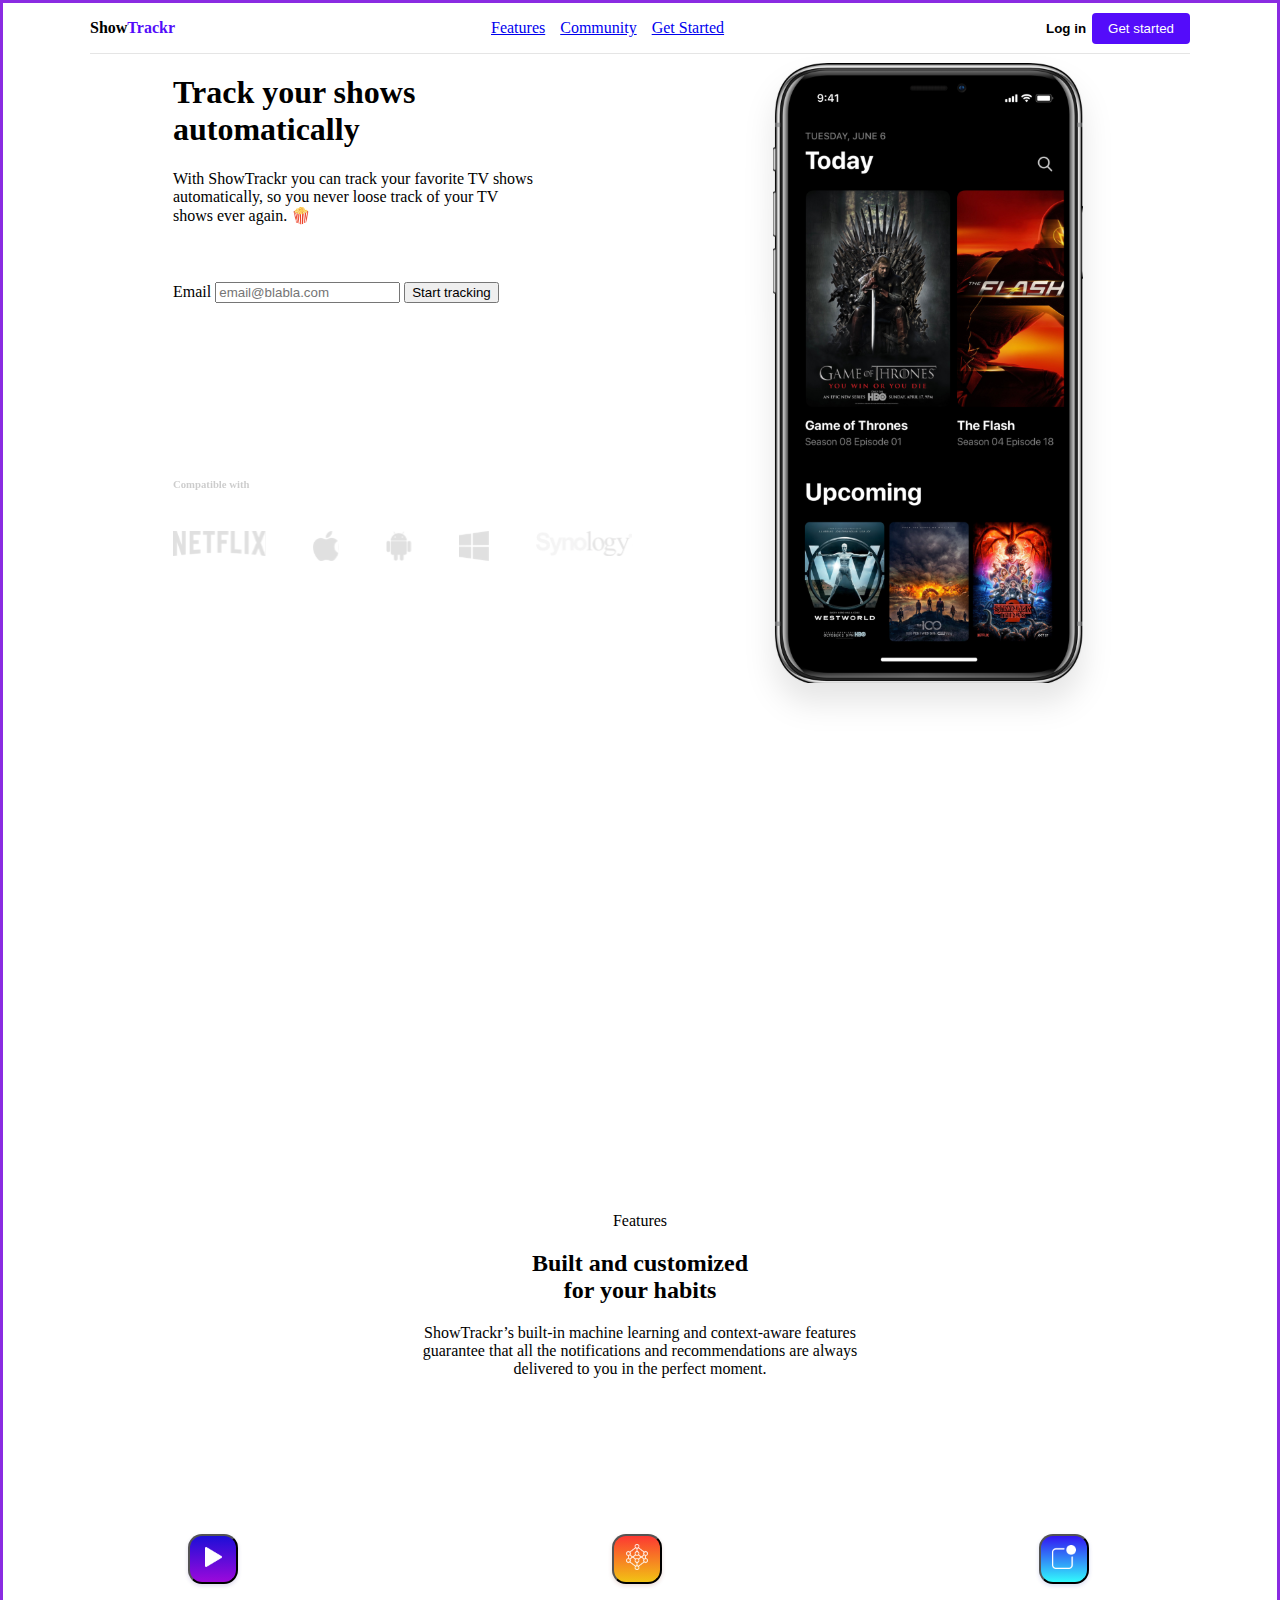
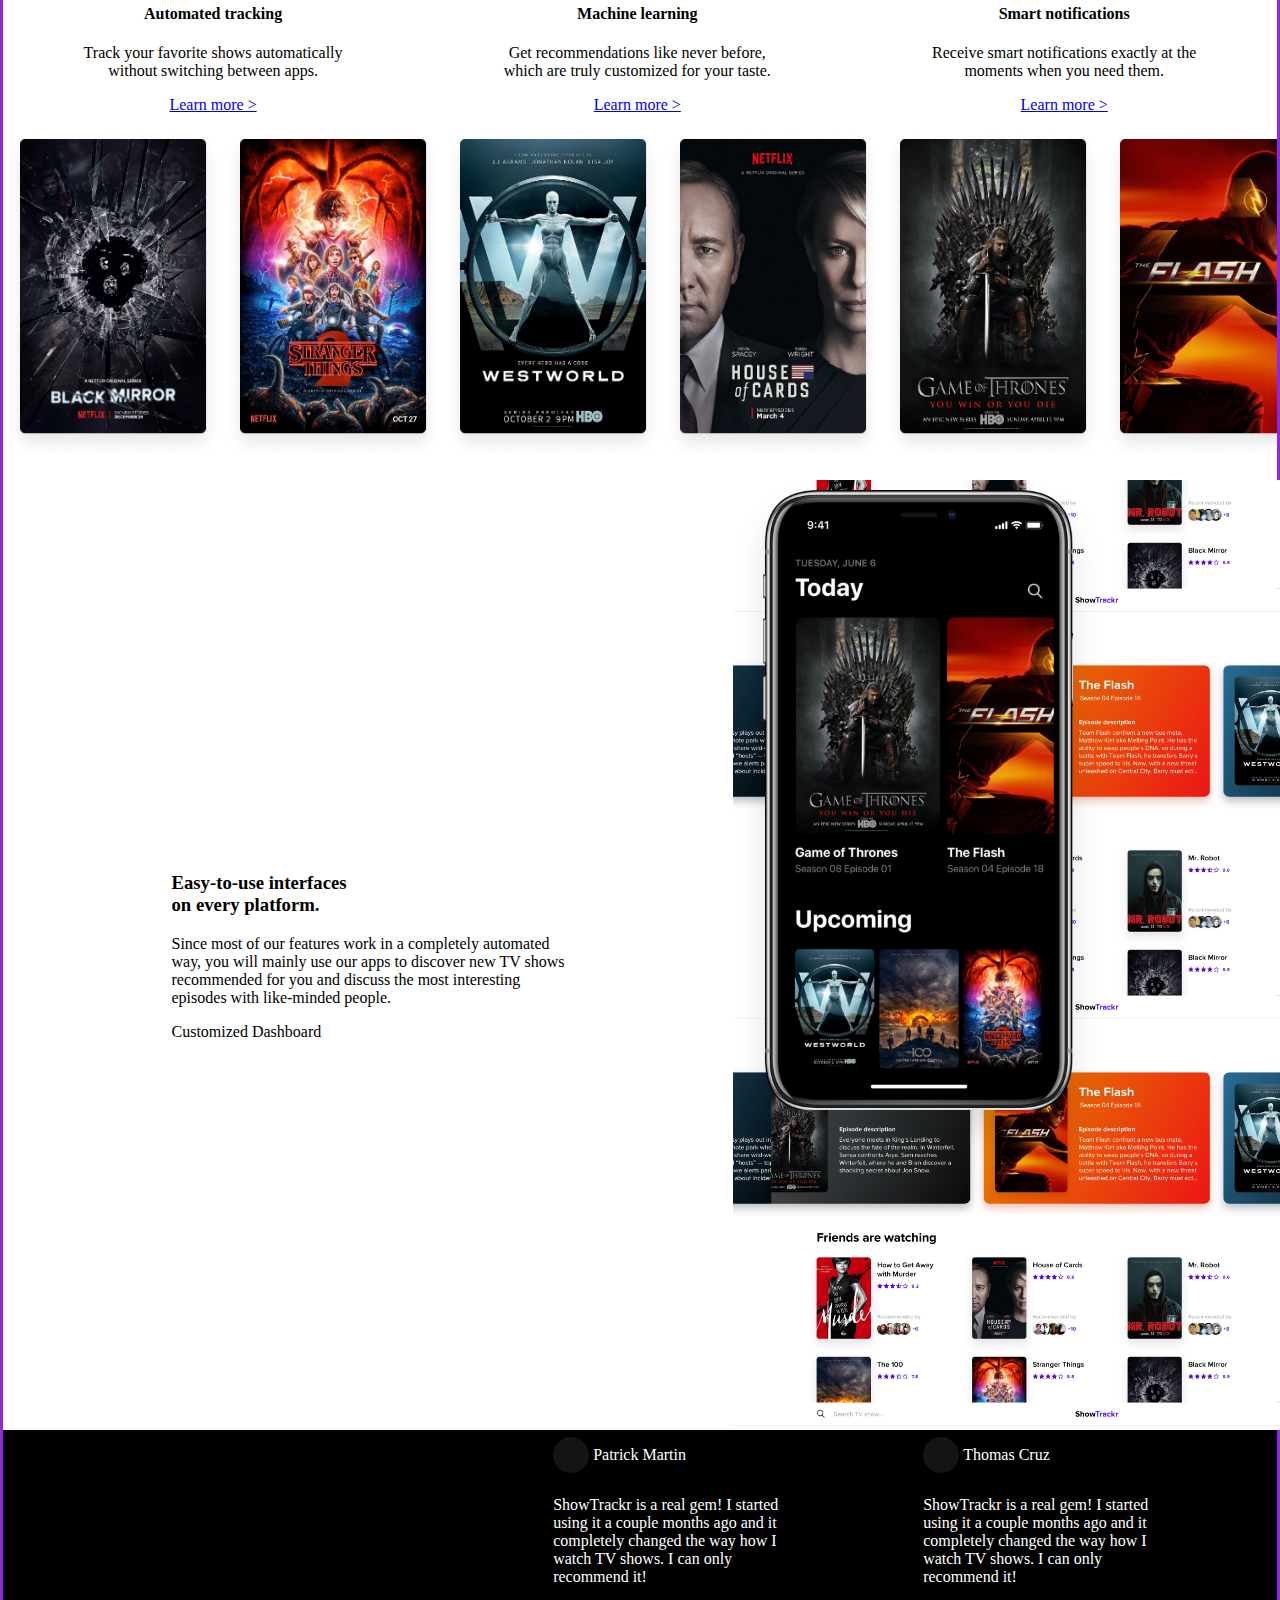
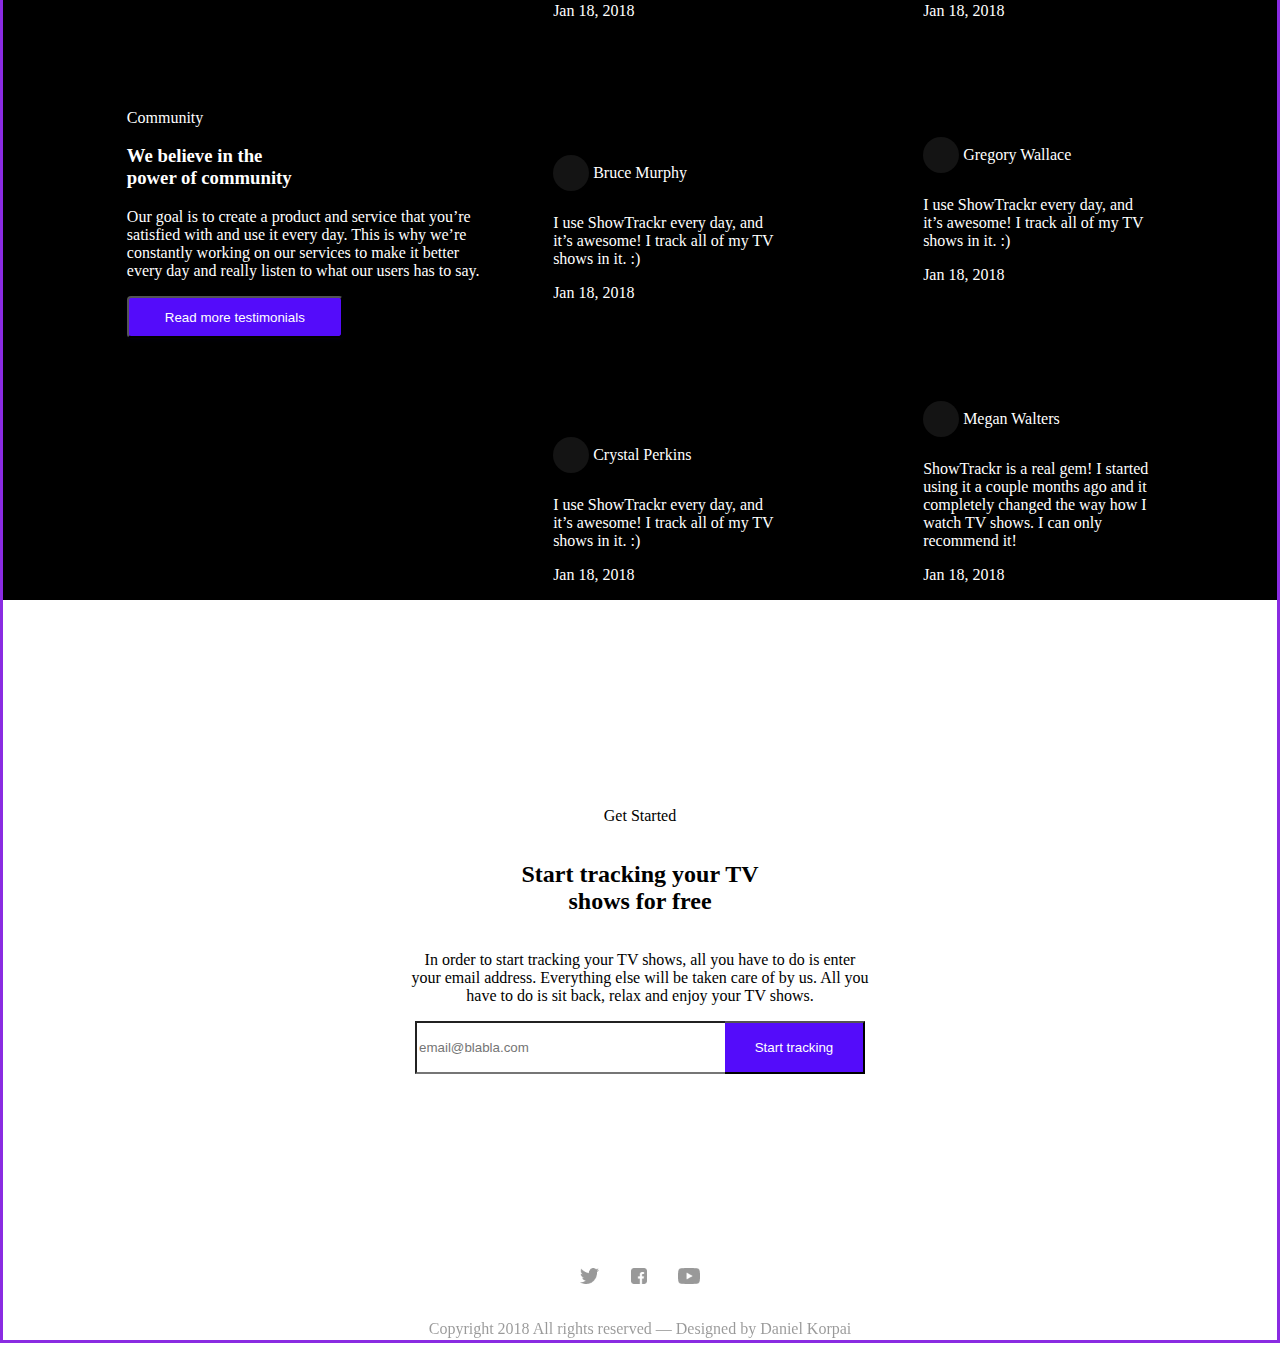
==== index.html @ 9ce7755f "added all blocks but not with all changes" ====
<!DOCTYPE html>
<html lang="en">

<head>
  <meta charset="UTF-8" />
  <title>ShowTracker</title>
  <link rel="stylesheet" href="css/styles.css" />
</head>

<!--NAVIGATION-->

<body class="container">
  <header class="menu">
    <nav class="navigation">
      <p class="showtrackr">
        <b>Show<span class="showtrackr_span">Trackr</span></b>
      </p>

      <ul class="navigation_list">
        <li class="navigation-item">
          <a href="#">
            <span>Features</span>
          </a>
        </li>
        <li class="navigation-item">
          <a href="#"> Community</a>
        </li>
        <li class="navigation-item">
          <a href="#"> Get Started </a>
        </li>
      </ul>
      <div class="two-buttons">
        <a href="https://google.com">
          <button class="button-login">
            <b>Log in</b>
          </button>
        </a>
        <a href="#">
          <button class="button">Get started</button>
        </a>
      </div>
    </nav>
  </header>
</body>

<!--FIRST-PART-->
<div class="first-block">

  <div class="first-part">
    <div>
      <h1 class="header1">Track your shows <br> automatically</h1>
      <p class="header1-paragraph">
        With ShowTrackr you can track your favorite TV shows<br> automatically,
        so you never loose track of your TV <br> shows ever again. 🍿
      </p>
      <label for="email">Email</label>
      <input type="email" name="email" placeholder="email@blabla.com" />
      <button>Start tracking</button>


      <div class="compitable-with-block">

        <div class="compitable-title">
          <h6>Compatible with</h6>



          <ul class="compitable-with">
            <li>
              <img src="images/netflix.svg" alt="netflix" />
            </li>
            <li>
              <img src="images/apple.svg" alt="apple" />
            </li>
            <li>
              <img src="images/android.svg" alt="android" />
            </li>
            <li>
              <img src="images/windows.svg" alt="windows" />
            </li>
            <li>
              <img src="images/synology.svg" alt="synology" />
            </li>
          </ul>
        </div>
      </div>
    </div>
    <div class="iphone-size">
      <img src="images/iphone.svg" alt="iphone" />
    </div>


  </div>

</div>
<!--MAIN PART-->
<div class="second-part">
  <div>
    <p>Features</p>
    <h2>Built and customized <br />for your habits</h2>
    <p>
      ShowTrackr’s built-in machine learning and context-aware features
      <br />
      guarantee that all the notifications and recommendations are always
      <br />
      delivered to you in the perfect moment.
    </p>
  </div>
</div>

<!--BUTTONS IN THE MIDDLE-->
<div class="buttons-in-the-middle">
  <div>

    <button class="gradient-button1">
      <img class="image-triangle" src="icons/Triangle@3x.png" alt="triangle">
    </button>



    <h4>Automated tracking</h4>
    <p>
      Track your favorite shows automatically <br />
      without switching between apps.
    </p>
    <a href="#"> Learn more > </a>
  </div>

  <div>
    <button class="gradient-button2">
      <img class="machine-icon" src="icons/Shape@3x.png" alt="machine">
    </button>
    <h4>Machine learning</h4>
    <p>
      Get recommendations like never before,<br />
      which are truly customized for your taste.
    </p>
    <a href="#"> Learn more > </a>
  </div>

  <div>
    <button class="gradient-button3">
      <img class="notification-icon" src="icons/smart-notifications@3x.png" alt="notification">
    </button>
    <h4>Smart notifications</h4>
    <p>
      Receive smart notifications exactly at the <br />
      moments when you need them.
    </p>
    <a href="#"> Learn more > </a>
  </div>
</div>


<!--FILM IMAGES-->
<div class="images-field">
  <ul class="films-icons">
    <li>
      <img class="right-film-size" src="film icons/1mirror.png" alt="Black Mirror" />
    </li>
    <li>
      <img class="right-film-size" src="film icons/2stranger.png" alt="2 Strangers" />
    </li>
    <li>
      <img class="right-film-size" src="film icons/3westworld.png" alt="West World" />
    </li>
    <li>
      <img class="right-film-size" src="film icons/4house_of_cards.png" alt="House of Cards" />
    </li>
    <li>
      <img class="right-film-size" src="film icons/5game_of_thrones.png" alt="Game of Thrones" />
    </li>
    <li>
      <img class="right-film-size" src="film icons/6flash.png" alt="House of Cards" />
    </li>
    <li>
      <img class="right-film-size" src="film icons/7murde.png" alt="House of Cards" />
    </li>
  </ul>
</div>

<!--ALMOUST END OF THE PAGE-->
<div class="main-middle-block">
  <div class="text-block-part">
<div>
  <h3>
    Easy-to-use interfaces <br />
    on every platform.
  </h3>
  <p>
    Since most of our features work in a completely automated <br />
    way, you will mainly use our apps to discover new TV shows <br />
    recommended for you and discuss the most interesting <br />
    episodes with like-minded people.
  </p>



  <ul style="list-style:none">
    <li style="list-style-image: url();">Customized Dashboard</li>
  </ul>
</div>
</div>

<div class="iphone-block-part">
  <div>
    <img src="images/iphone.svg" alt="iphone">
  </div>
</div>
</div>
</div>
<!--BLACK PART-->
<div class="black-part">
  <div class="black-part-inside">
    <div class="left-part">
      <p>Community</p>
      <h3>
        We believe in the <br />
        power of community
      </h3>
      <p>
        Our goal is to create a product and service that you’re <br />
        satisfied with and use it every day. This is why we’re <br />
        constantly working on our services to make it better <br />
        every day and really listen to what our users has to say.
      </p>
      <button class="testimonials-button">
        Read more testimonials
      </button>
    </div>

    <!--TWITTER PART-->
    <div class="twitter-part">
      <!--1TWITTER_COLUMN-->
      <div class="first-twitter-column">
        <div class="message-field">
          <!--AVATAR-->
          <div class="image-name">
            <div class="space-avatar">
              <div class="avatar-image"></div>
            </div>
            <p>Patrick Martin</p>

          </div>
          <!--MESSAGE-->
          <div class="text-message">
            <p>
              ShowTrackr is a real gem! I started using it
              a couple months ago and it completely changed
              the way how I watch TV shows. I
              can only recommend it!
            </p>
          </div>
          <!--TIME-->
          <p class="image-name">Jan 18, 2018</p>
        </div>

        <div class="message-field">
          <div class="image-name">
            <div class="space-avatar">
              <div class="avatar-image"></div>
            </div>
            <p>Bruce Murphy</p>

          </div>
          <div class="text-message">
            <p>
              I use ShowTrackr every day, and it’s
              awesome! I track all of my TV shows in it. :)
            </p>
          </div>
          <p class="image-name">Jan 18, 2018</p>
        </div>


        <div class="message-field">
          <div class="image-name">
            <div class="space-avatar">
              <div class="avatar-image"></div>
            </div>
            <p>Crystal Perkins</p>

          </div>
          <div class="text-message">
            <p>
              I use ShowTrackr every day, and it’s
              awesome! I track all of my TV shows in it. :)
            </p>
          </div>
          <p class="image-name">Jan 18, 2018</p>
        </div>
      </div>
      <!--2TWITTER_COLUMN-->
      <div class="second-twitter-column">
        <div class="message-field">
          <div class="image-name">
            <div class="space-avatar">
              <div class="avatar-image"></div>
            </div>
            <p>Thomas Cruz</p>

          </div>
          <div class="text-message">
            <p>
              ShowTrackr is a real gem! I started using it
              a couple months ago and it completely changed
              the way how I watch TV shows. I
              can only recommend it!
            </p>
          </div>
          <p class="image-name">Jan 18, 2018</p>
        </div>

        <div class="message-field">
          <div class="image-name">
            <div class="space-avatar">
              <div class="avatar-image"></div>
            </div>
            <p>Gregory Wallace</p>

          </div>
          <div class="text-message">
            <p>
              I use ShowTrackr every day, and it’s
              awesome! I track all of my TV shows in it. :)
            </p>
          </div>
          <p class="image-name">Jan 18, 2018</p>
        </div>

        <div class="message-field">
          <div class="image-name">
            <div class="space-avatar">
              <div class="avatar-image"></div>
            </div>
            <p>Megan Walters</p>

          </div>
          <div class="text-message">
            <p>
              ShowTrackr is a real gem! I started using it
              a couple months ago and it completely changed
              the way how I watch TV shows. I
              can only recommend it!
            </p>
          </div>
          <p class="image-name">Jan 18, 2018</p>
        </div>
      </div>
    </div>
  </div>
</div>

<!--END PART-->
<div class="endpart-block">
  <div class="endpart-position">
    <p>Get Started</p>
    <h2>
      Start tracking your TV <br />
      shows for free
    </h2>
    <p>
      In order to start tracking your TV shows, all you have to do is enter
      <br />
      your email address. Everything else will be taken care of by us. All you
      <br />
      have to do is sit back, relax and enjoy your TV shows.
    </p>
    <div class="email-button">
      <input type="email" placeholder="email@blabla.com" class="email-part" />
      <button class="purple-button">Start tracking</button>
    </div>
  </div>
</div>

<!--FOOTER-->
<footer class="footer">
  <div class="footer-items">
    <ul class="footer-icons">
      <li>
        <img class="right-twitter-size" src="icons/footer-icons/twitter.png" alt="twitter" />
      </li>
      <li>
        <img class="right-facebook-size" src="icons/footer-icons/facebook.png" alt="facebook" />
      </li>
      <li>
        <img class="right-youtoobe-size" src="icons/footer-icons/youtoob.png" alt="youtoobe" />
      </li>
    </ul>
  </div>
  <div class="copyright">
    <p>Copyright 2018 All rights reserved — Designed by Daniel Korpai</p>
  </div>
</footer>

</html>
---- css/styles.css ----
* {
  box-sizing: border-box;
}

/* Container
=====================*/
.container {
  box-sizing: border-box;
  width: 100%;
  max-width: 1440px;
  margin: 0 auto;
  display: flex;
  flex-direction: column;
  border: 5px;
  border: solid;
  border-color: blueviolet;
}



/* HEADER
======================*/
.menu {
  display: flex;
  justify-content: center;

  position: -webkit-sticky; /* Safari */
  position: sticky;
  background-color: white;
  top: 0;
  /*position: fixed;*/
}


ul {
  list-style-type: none;
  padding: 0;
}

.showtrackr {
  color: #000000;
}
.showtrackr_span {
  color: #540cfa;
}

.navigation {
  display: flex;
  justify-content: space-between;
  box-shadow: 0 1px 0 0 rgba(0, 0, 0, 0.1);
  align-items: center;
  width: 1100px;
}

.navigation_list {
  display: flex;
  align-items: center;
  justify-content: center;
  list-style-type: none;
}

.navigation-item {
  margin-right: 15px;
}

.navigation-item:last-child {
  margin-right: auto;
}

.two-buttons {
  display: flex;
  align-items: center;
}

.button-login {
  text-align: center;
  border: none;
  background-color: #ffffff;
}

.button {
  background-color: #540cfa;
  color: #ffffff;
  border-radius: 4px;
  padding: 8px 16px;
  border: none;
}

.button:hover {
  background-color: rgb(190, 34, 157);
  transition: all 0.3s ease-in;
}

/*FIRST PART
====================*/

/*FUCKING RECTANGLE*/
.div-rectangle {
  display: flex;
  justify-content: flex-end;
}
.square {
  width: 440px;
  height: 596.5px;
  opacity: 0.9;
  border-radius: 40px;
  -webkit-backdrop-filter: blur(27.2px);
  backdrop-filter: blur(27.2px);
  box-shadow: 0 8px 16px 0 var(--black-20);
  background-image: linear-gradient(to top, #9c09db, #1c0fd7);
  background: 27,2px;
  background-position-x: 1000px;
  background-position-y: 0px;
  z-index: 4;
  position: relative;
}

.square-orange {
  width: 413px;
  height: 571.4px;
  opacity: 0.9;
  border-radius: 40px;
  -webkit-backdrop-filter: blur(27.2px);
  backdrop-filter: blur(27.2px);
  box-shadow: 0 8px 16px 0 rgba(0, 0, 0, 0.15);
  background-image: linear-gradient(to top, #f2c314, #fc3832);
  background: 27,2px;
  z-index: 3;
  position: relative;
}

.first-block  {
  display: flex;
  justify-content: center;
  width: 1440px;
  height: 950px;
  
}

.first-part {
  display: flex;
  flex-direction: row;
  justify-content: space-between;
  align-items: flex-start;
  text-align: left;
  width: 1100px;
  height: 620px;
  
}

.header1 {
  
  width:570px;
  height:80px;
  margin-bottom: 10px;
}

.header1-paragraph {
  width:471px;
  height: 96px;
}





.compitable-with-block {
  margin-top: 150px;
  width: 460px;
  height: 2px;
}

.compitable-title {
  display: flex;
  flex-direction: column;
  width: 460px;
  height: 3px;
  opacity: 0.2;
  margin-bottom: 0px;
}

.compitable-with {
  display: flex;
  justify-content: space-between;
  
  
  list-style-type: none;
  padding: 0 0;
  opacity: 0.6;
}
  


.iphone-size {
  width: 3100px;
  height: 620px;
}

/*SEKOND PART
====================*/

.second-part {
  display: flex;
  justify-content: center;
  justify-items: center;
  text-align: center;
  margin-top: 193px;
}
/*BUTTONS IN THE MIDDLE*/

.buttons-in-the-middle {
  display: flex;
  justify-content: space-around;
  text-align: center;
  margin-top: 140px;
}


.gradient-button1 {
  display: inline-block;
  width: 50px;
  height: 50px;
  border-radius: 14px;
  box-shadow: 0 2px 4px 0 rgba(36, 8, 128, 0.15);
  background-image: linear-gradient(to top, #9c09db, #1c0fd7);
}
.image-triangle {
  width: 17px;
  height: 20px;
  object-fit: contain;
}



.gradient-button2 {
  width: 50px;
  height: 50px;
  object-fit: contain;
  border-radius: 14px;
  box-shadow: 0 2px 4px 0 rgba(128, 32, 0, 0.15);
  background-image: linear-gradient(to top, #f2c314, #fc3832);
}
.machine-icon {
  width: 22px;
  height: 26px;
  object-fit: contain;
}

.gradient-button3 {
  width: 50px;
  height: 50px;
  border-radius: 14px;
  box-shadow: 0 2px 4px 0 rgba(8, 38, 168, 0.15);
  background-image: linear-gradient(to top, #32fbfc, #3214f2);
}

.notification-icon {
  width: 24px;
  height: 24px;
  object-fit: contain;
}
}

/*FILM ICONS*/

.images-field {
  width: 1440px;
  height: 330px;
}

.films-icons {
  display: flex;
  justify-content: space-between;
  overflow: hidden;
  list-style-type: none; 
}

.right-film-size {
  width: 220px;
  height: 330px;

}

/*ALMOUST END OF THE PAGE*/
.main-middle-block {
  width: 1440px;
  height: 950px;
  display: flex;
  justify-content: space-between;
}
.text-block-part {
  width: 730px;
  height: px;
  display: flex;
  justify-content: center;
  align-items: center;
}
.iphone-block-part {
  width: 710px;
  background-image: url("../images/background.png");
  background-position: right 35% bottom 80%;
  background-size: 651px, 511px;
}

/*BLACK PART*/
.black-part {
  display: flex;
  justify-content: center;
  background-color: black;
  height: 770px;
  
}

.black-part-inside {
  display: flex;
  justify-content: space-around;
  background-color: black;
  color: white;
  width: 1100px;
}

.left-part {
  align-self: center;
}

.testimonials-button {
  width: 216px;
  height: 42px;
  border-radius: 4px;
  box-shadow: 0 1px 2px 0 rgba(32, 5, 97, 0.08), 0 2px 4px 0 rgba(32, 5, 97, 0.1);
  background-color: #540cfa;
  color: white;
}

/*TWITTER PART*/
.twitter-part {
  width: 600px;
  height: 770px;
  display: flex;
  justify-content: space-between;
}

.first-twitter-column {
  display: flex;
  flex-direction: column;
  justify-content: space-between;

}

.second-twitter-column {
  display: flex;
  flex-direction: column;
  justify-content: space-between;
}

.message-field:hover {
  width: 260px;
  height: 211px;
  border-radius: 10px;
  background-color: rgba(255, 255, 255, 0.08);
  
  align-items: center;
  display: flex;
  flex-direction: column;

  /*-webkit-transform: scale(1.2);
  -ms-transform: scale(1.2);*/
  transform: scale(1.2);
  transition-duration: 3s;
  

}

.image-name {
  display: flex;
  justify-content: flex-start;
  width: 230px;
  
}
.avatar-image {
  width: 36px;
  height: 36px;
  border-radius: 20px;
  background-color: rgba(255, 255, 255, 0.08);
  align-self: center;
}
.space-avatar {
  width: 40px;
  height: 36px;
  align-self: center;
}

.text-message {
  width: 230px;
  align-self: center;
  align-items: center;
}



/*END PART*/
.endpart-block {
  display: flex;
  justify-content: center;
  align-content: center;
  height:665px;
}

.endpart-position {
  flex-direction: column;
  display: flex;
  justify-content: center;
  align-items: center;
  text-align: center;
}

.email-button {
  display: flex;
}

.email-part {
  width: 310px;
  height: 53px;
  border-right: 0;
}

.purple-button {
  width: 140px;
  height: 53px;
  background-color: #540cfa;
  color: white;
  border-left: 0;
}
/*FOOTER*/
.footer {
  display:flex;
  justify-content: center;
  flex-direction: column;
  height: 75px;
  
}

.footer-items {
  display: flex;
  justify-content: center;
  
}
.footer-icons {
  display: flex;
  justify-content: space-between;
  list-style-type: none;
  opacity: 0.4;
  width: 120px;
}
.right-twitter-size {
  width: 19px;
  height: 16px;
}
.right-facebook-size {
  width: 16px;
  height: 16px;
}
.right-youtoobe-size {
  width: 22px;
  height: 16px;
}
.copyright {
  display: flex;
  justify-content: center;
  
  opacity: 0.4;
}
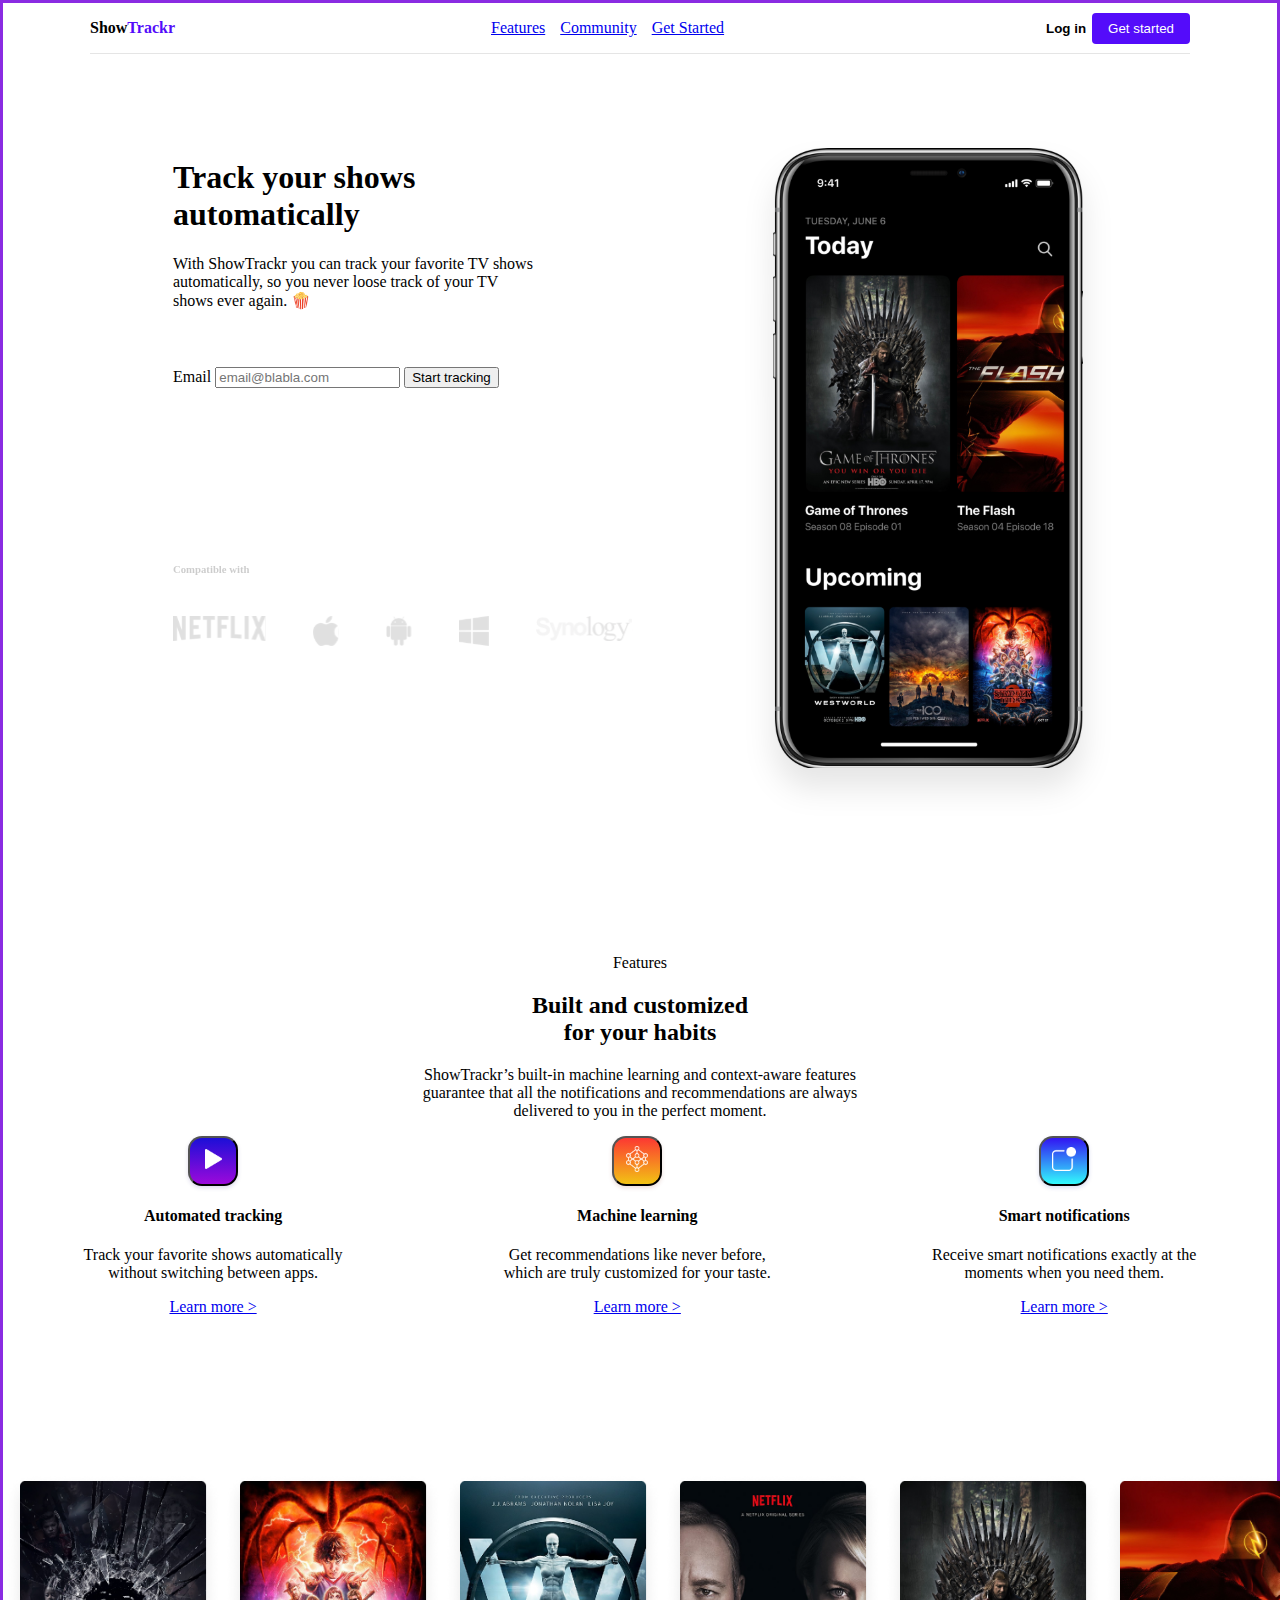
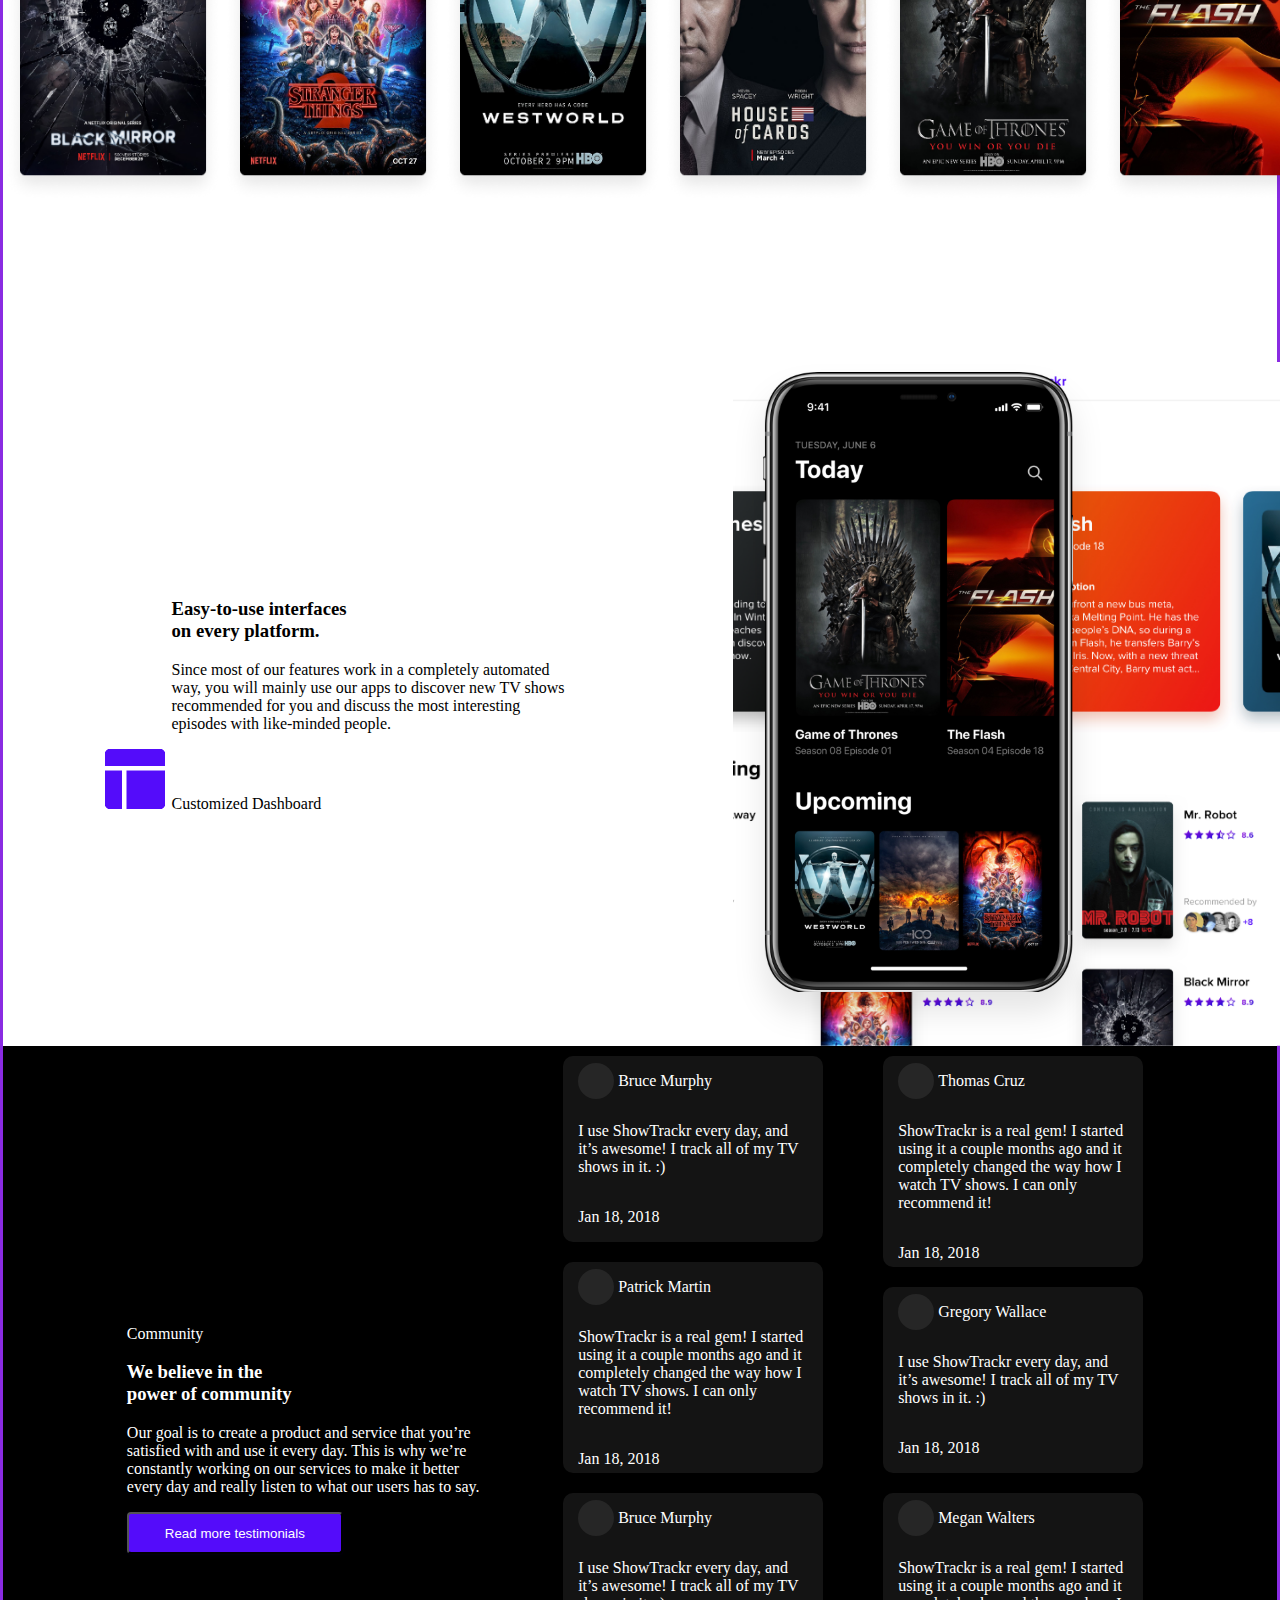
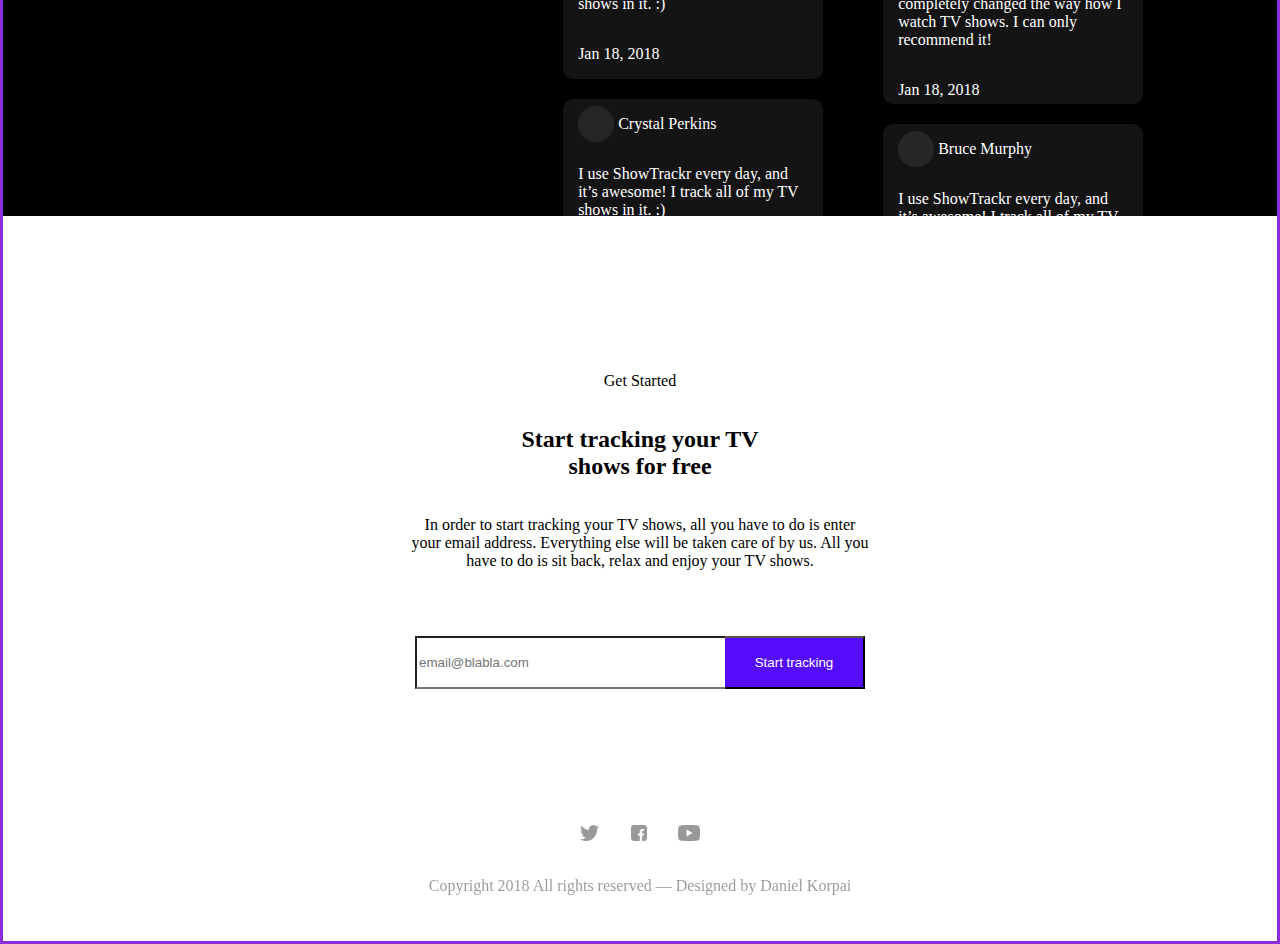
==== commit 567f4fde: "added right margin, fixed twitter transition" ====
--- a/index.html
+++ b/index.html
@@ -182,31 +182,34 @@
 <!--ALMOUST END OF THE PAGE-->
 <div class="main-middle-block">
   <div class="text-block-part">
-<div>
-  <h3>
-    Easy-to-use interfaces <br />
-    on every platform.
-  </h3>
-  <p>
-    Since most of our features work in a completely automated <br />
-    way, you will mainly use our apps to discover new TV shows <br />
-    recommended for you and discuss the most interesting <br />
-    episodes with like-minded people.
-  </p>
-
-
-
-  <ul style="list-style:none">
-    <li style="list-style-image: url();">Customized Dashboard</li>
-  </ul>
-</div>
-</div>
-
-<div class="iphone-block-part">
-  <div>
-    <img src="images/iphone.svg" alt="iphone">
-  </div>
-</div>
+    <div>
+      <h3>
+        Easy-to-use interfaces <br />
+        on every platform.
+      </h3>
+      <p>
+        Since most of our features work in a completely automated <br />
+        way, you will mainly use our apps to discover new TV shows <br />
+        recommended for you and discuss the most interesting <br />
+        episodes with like-minded people.
+      </p>
+
+
+      <!--LILA MARKED LIST-->
+      <ul class="lila-ul">
+        <li class="first-li">Customized Dashboard</li>
+      </ul>
+
+      <ul style="url">
+      </ul>
+    </div>
+  </div>
+
+  <div class="iphone-block-part">
+    <div>
+      <img src="images/iphone.svg" alt="iphone">
+    </div>
+  </div>
 </div>
 </div>
 <!--BLACK PART-->
@@ -233,6 +236,25 @@
     <div class="twitter-part">
       <!--1TWITTER_COLUMN-->
       <div class="first-twitter-column">
+
+
+        <div class="message-field">
+          <div class="image-name">
+            <div class="space-avatar">
+              <div class="avatar-image"></div>
+            </div>
+            <p>Bruce Murphy</p>
+
+          </div>
+          <div class="text-message">
+            <p>
+              I use ShowTrackr every day, and it’s
+              awesome! I track all of my TV shows in it. :)
+            </p>
+          </div>
+          <p class="image-name">Jan 18, 2018</p>
+        </div>
+
         <div class="message-field">
           <!--AVATAR-->
           <div class="image-name">
@@ -289,6 +311,23 @@
           </div>
           <p class="image-name">Jan 18, 2018</p>
         </div>
+
+        <div class="message-field">
+          <div class="image-name">
+            <div class="space-avatar">
+              <div class="avatar-image"></div>
+            </div>
+            <p>Bruce Murphy</p>
+
+          </div>
+          <div class="text-message">
+            <p>
+              I use ShowTrackr every day, and it’s
+              awesome! I track all of my TV shows in it. :)
+            </p>
+          </div>
+          <p class="image-name">Jan 18, 2018</p>
+        </div>
       </div>
       <!--2TWITTER_COLUMN-->
       <div class="second-twitter-column">
@@ -342,6 +381,40 @@
               a couple months ago and it completely changed
               the way how I watch TV shows. I
               can only recommend it!
+            </p>
+          </div>
+          <p class="image-name">Jan 18, 2018</p>
+        </div>
+
+        <div class="message-field">
+          <div class="image-name">
+            <div class="space-avatar">
+              <div class="avatar-image"></div>
+            </div>
+            <p>Bruce Murphy</p>
+
+          </div>
+          <div class="text-message">
+            <p>
+              I use ShowTrackr every day, and it’s
+              awesome! I track all of my TV shows in it. :)
+            </p>
+          </div>
+          <p class="image-name">Jan 18, 2018</p>
+        </div>
+
+        <div class="message-field">
+          <div class="image-name">
+            <div class="space-avatar">
+              <div class="avatar-image"></div>
+            </div>
+            <p>Bruce Murphy</p>
+
+          </div>
+          <div class="text-message">
+            <p>
+              I use ShowTrackr every day, and it’s
+              awesome! I track all of my TV shows in it. :)
             </p>
           </div>
           <p class="image-name">Jan 18, 2018</p>
--- a/css/styles.css
+++ b/css/styles.css
@@ -28,6 +28,7 @@
   position: sticky;
   background-color: white;
   top: 0;
+  margin-bottom: 85px;
   /*position: fixed;*/
 }
 
@@ -133,7 +134,8 @@
   display: flex;
   justify-content: center;
   width: 1440px;
-  height: 950px;
+ /* height: 950px;*/
+  margin-bottom: 180px;
   
 }
 
@@ -144,7 +146,8 @@
   align-items: flex-start;
   text-align: left;
   width: 1100px;
-  height: 620px;
+  /*height: 620px;*/
+ 
   
 }
 
@@ -159,9 +162,6 @@
   width:471px;
   height: 96px;
 }
-
-
-
 
 
 .compitable-with-block {
@@ -182,15 +182,12 @@
 .compitable-with {
   display: flex;
   justify-content: space-between;
-  
-  
   list-style-type: none;
   padding: 0 0;
   opacity: 0.6;
 }
-  
-
-
+
+  
 .iphone-size {
   width: 3100px;
   height: 620px;
@@ -204,7 +201,7 @@
   justify-content: center;
   justify-items: center;
   text-align: center;
-  margin-top: 193px;
+  /*margin-top: 193px;*/
 }
 /*BUTTONS IN THE MIDDLE*/
 
@@ -212,7 +209,7 @@
   display: flex;
   justify-content: space-around;
   text-align: center;
-  margin-top: 140px;
+  margin-bottom: 140px;
 }
 
 
@@ -259,13 +256,14 @@
   height: 24px;
   object-fit: contain;
 }
-}
+
 
 /*FILM ICONS*/
 
 .images-field {
   width: 1440px;
-  height: 330px;
+  /*height: 330px;*/
+  margin-bottom: 140px;
 }
 
 .films-icons {
@@ -284,22 +282,38 @@
 /*ALMOUST END OF THE PAGE*/
 .main-middle-block {
   width: 1440px;
-  height: 950px;
+  /*height: 950px;*/
   display: flex;
   justify-content: space-between;
 }
 .text-block-part {
   width: 730px;
-  height: px;
-  display: flex;
-  justify-content: center;
-  align-items: center;
+  
+  display: flex;
+  justify-content: center;
+  align-items: center;
+}
+
+/* LILA MARKED LIST*/
+.lila-ul {
+  
+}
+
+.first-li {
+  list-style-image: url("../icons/dashboard.png");
+  
+}
+
+.first-li:before {
+  width: 20px;
+  height: 20px;
 }
 .iphone-block-part {
   width: 710px;
   background-image: url("../images/background.png");
   background-position: right 35% bottom 80%;
-  background-size: 651px, 511px;
+  /*background-size: 651px, 511px;*/
+  background-size: cover;
 }
 
 /*BLACK PART*/
@@ -307,9 +321,12 @@
   display: flex;
   justify-content: center;
   background-color: black;
-  height: 770px;
-  
-}
+  
+  margin-bottom: 140px;
+  color: white;
+}
+  
+
 
 .black-part-inside {
   display: flex;
@@ -317,6 +334,7 @@
   background-color: black;
   color: white;
   width: 1100px;
+  
 }
 
 .left-part {
@@ -344,6 +362,7 @@
   display: flex;
   flex-direction: column;
   justify-content: space-between;
+  overflow: hidden;
 
 }
 
@@ -351,6 +370,18 @@
   display: flex;
   flex-direction: column;
   justify-content: space-between;
+}
+
+.message-field {
+  width: 260px;
+  height: 211px;
+  margin: 10px;
+  border-radius: 10px;
+  background-color: rgba(255, 255, 255, 0.08);
+  
+  align-items: center;
+  display: flex;
+  flex-direction: column;
 }
 
 .message-field:hover {
@@ -365,8 +396,8 @@
 
   /*-webkit-transform: scale(1.2);
   -ms-transform: scale(1.2);*/
-  transform: scale(1.2);
-  transition-duration: 3s;
+  transform: scale(1.1);
+  transition-duration: 1s;
   
 
 }
@@ -403,7 +434,8 @@
   display: flex;
   justify-content: center;
   align-content: center;
-  height:665px;
+  margin-bottom: 120px;
+  /*height:665px;*/
 }
 
 .endpart-position {
@@ -422,6 +454,7 @@
   width: 310px;
   height: 53px;
   border-right: 0;
+  margin-top: 50px;
 }
 
 .purple-button {
@@ -430,13 +463,14 @@
   background-color: #540cfa;
   color: white;
   border-left: 0;
+  margin-top: 50px;
 }
 /*FOOTER*/
 .footer {
   display:flex;
   justify-content: center;
   flex-direction: column;
-  height: 75px;
+  margin-bottom: 30px;
   
 }
 
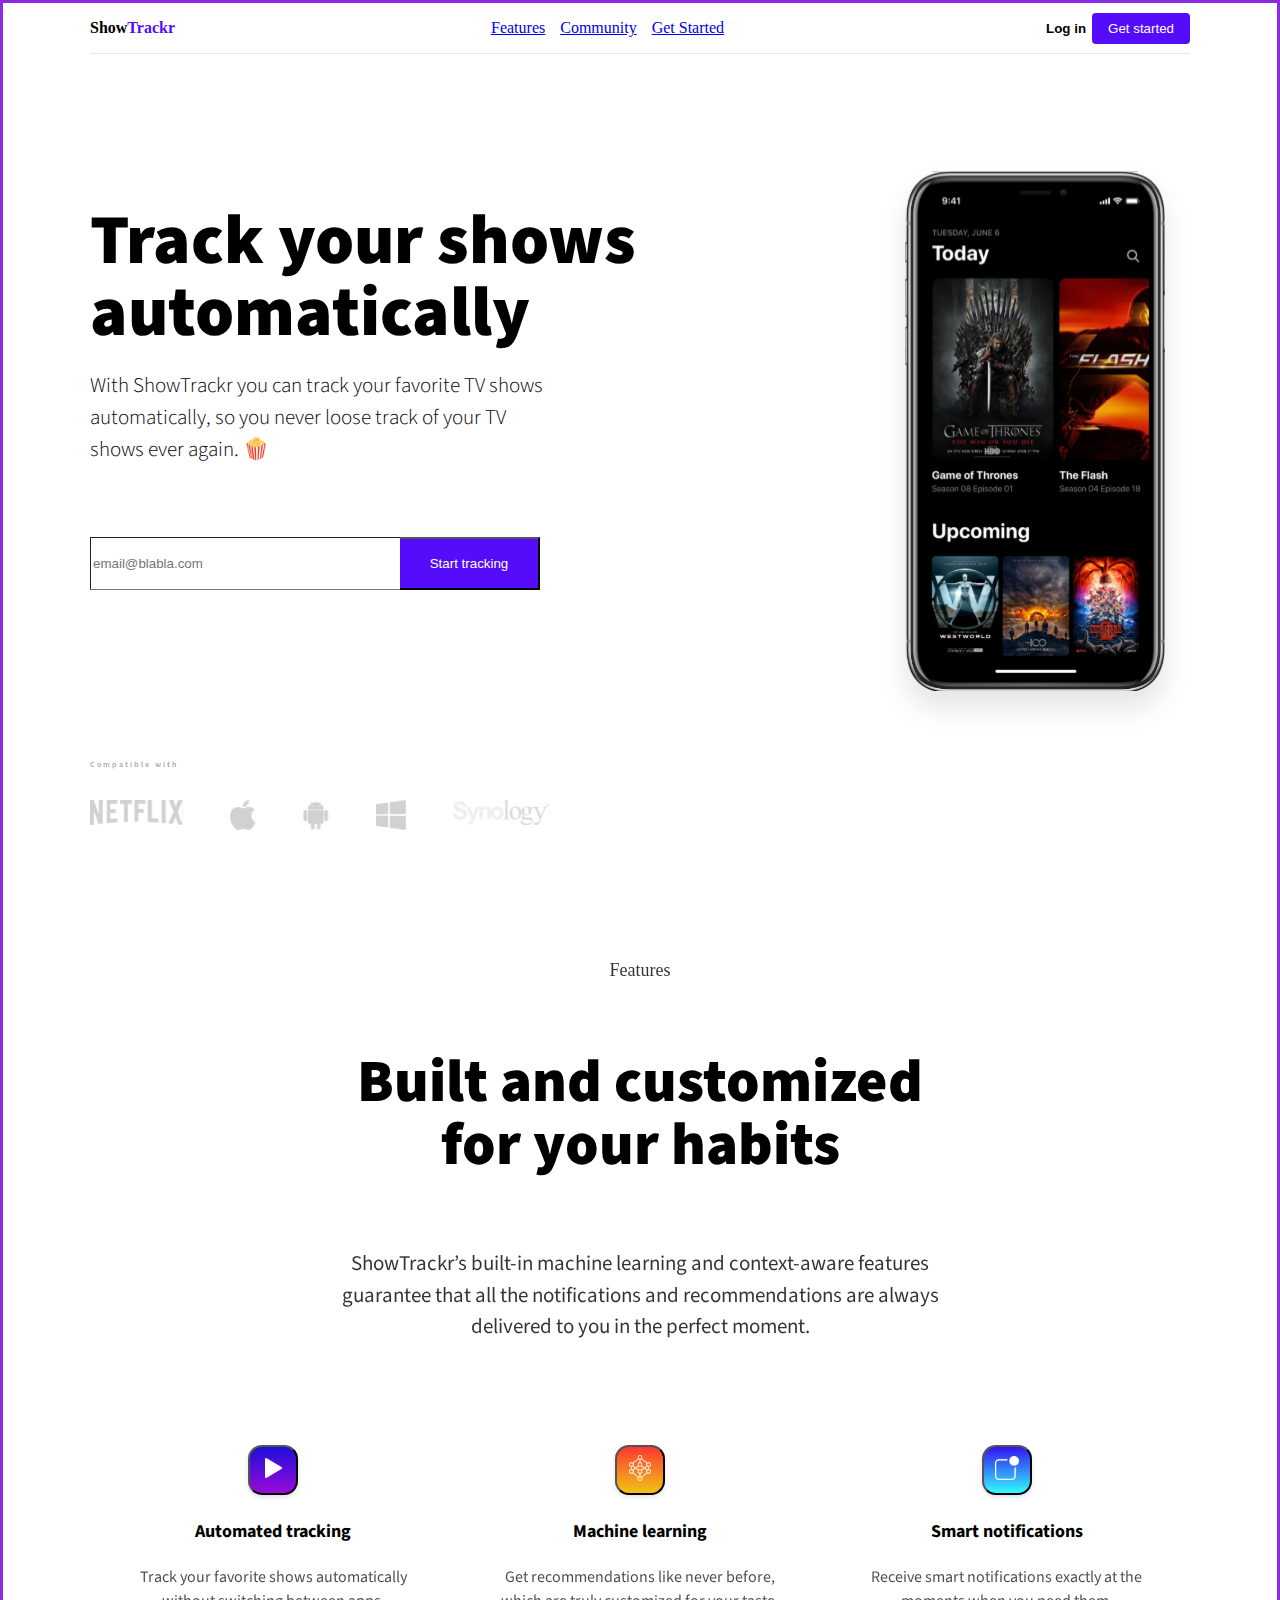
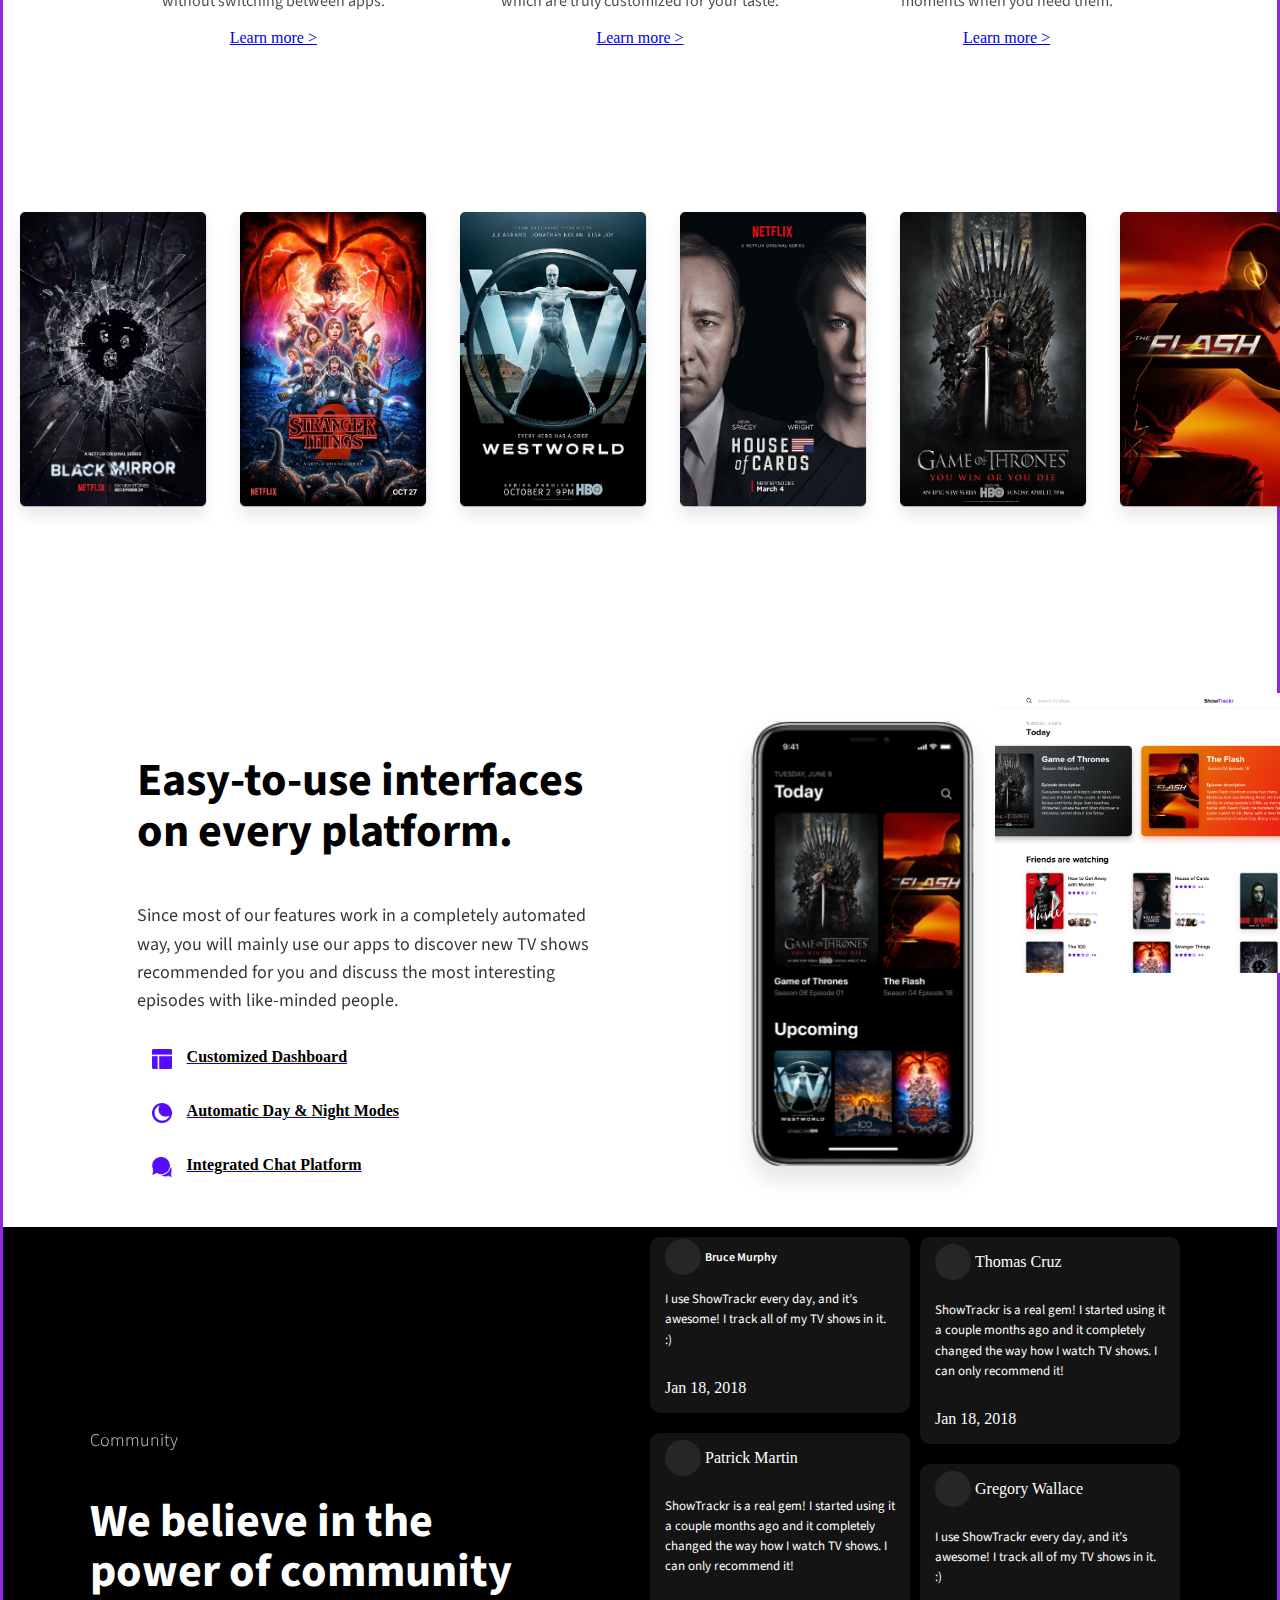
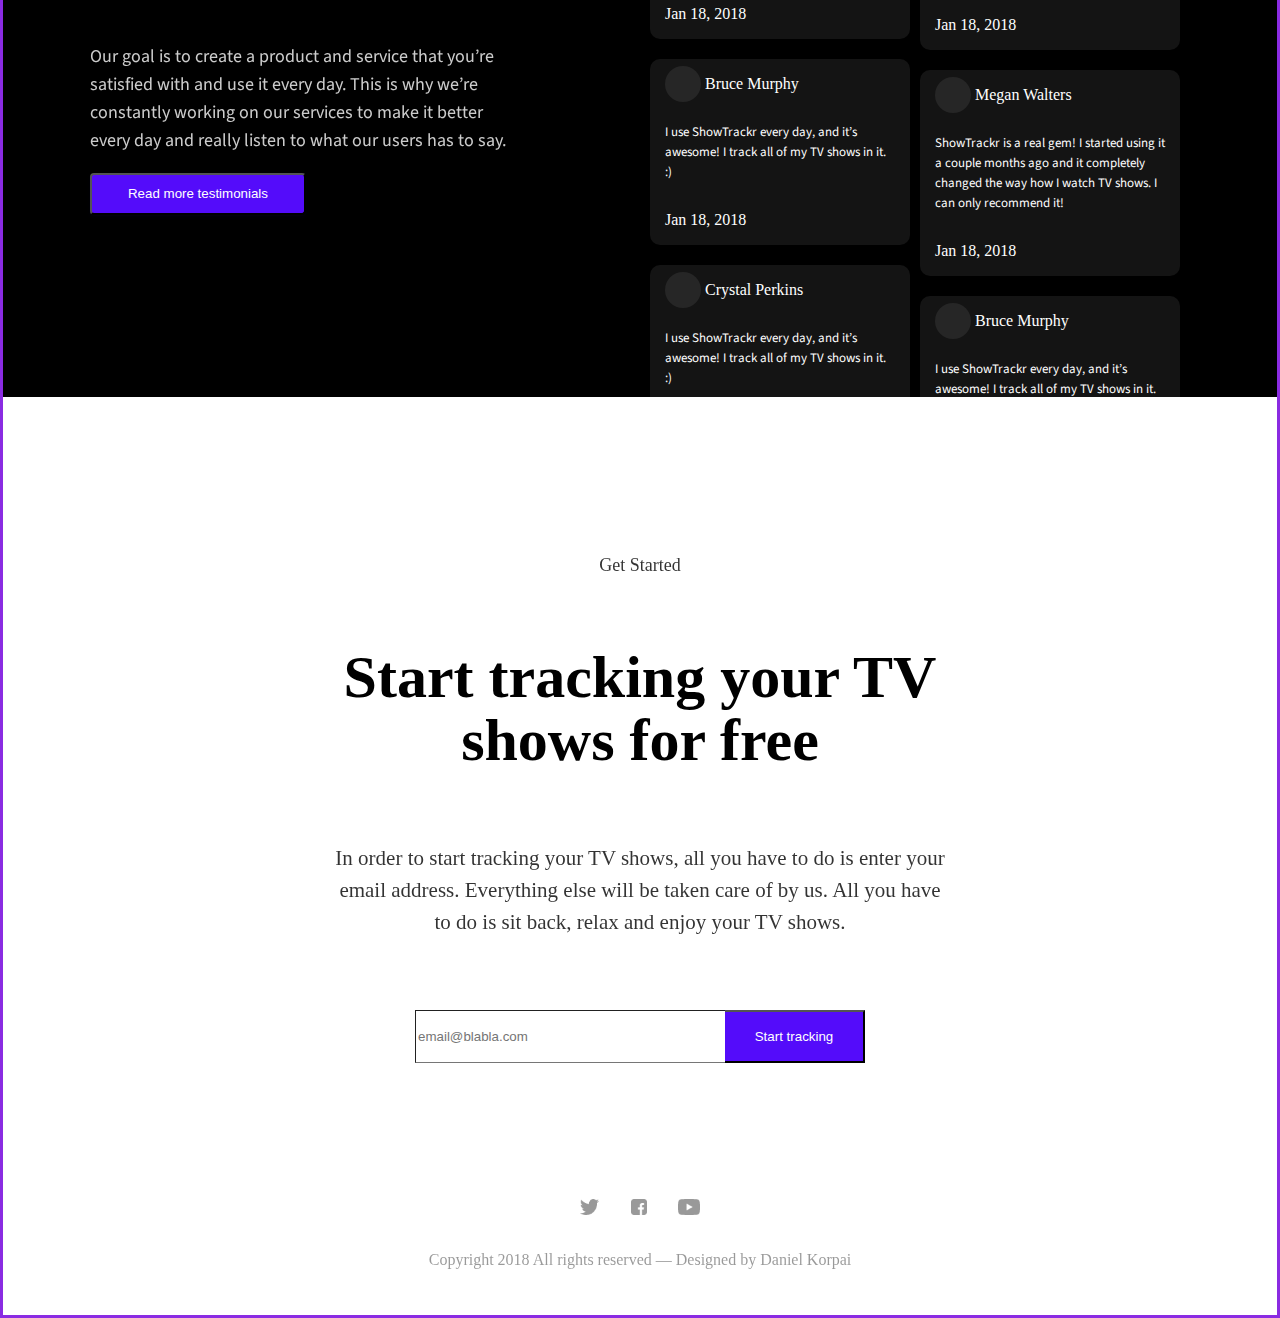
==== commit 284ac4b4: "added google fonts,li-lila marked list, work on iphone part with background" ====
--- a/index.html
+++ b/index.html
@@ -1,469 +1,523 @@
 <!DOCTYPE html>
 <html lang="en">
-
-<head>
-  <meta charset="UTF-8" />
-  <title>ShowTracker</title>
-  <link rel="stylesheet" href="css/styles.css" />
-</head>
-
-<!--NAVIGATION-->
-
-<body class="container">
-  <header class="menu">
-    <nav class="navigation">
-      <p class="showtrackr">
-        <b>Show<span class="showtrackr_span">Trackr</span></b>
+  <head>
+    <meta charset="UTF-8" />
+    <title>ShowTracker</title>
+    <link rel="stylesheet" href="css/styles.css" />
+    <link
+      href="https://fonts.googleapis.com/css?family=Source+Sans+Pro:300,400,900&display=swap"
+      rel="stylesheet"
+    />
+  </head>
+
+  <!--NAVIGATION-->
+
+  <body class="container">
+    <header class="menu">
+      <nav class="navigation">
+        <p class="showtrackr">
+          <b>Show<span class="showtrackr_span">Trackr</span></b>
+        </p>
+
+        <ul class="navigation_list">
+          <li class="navigation-item">
+            <a href="#">
+              <span>Features</span>
+            </a>
+          </li>
+          <li class="navigation-item">
+            <a href="#"> Community</a>
+          </li>
+          <li class="navigation-item">
+            <a href="#"> Get Started </a>
+          </li>
+        </ul>
+        <div class="two-buttons">
+          <a href="https://google.com">
+            <button class="button-login">
+              <b>Log in</b>
+            </button>
+          </a>
+          <a href="#">
+            <button class="button">Get started</button>
+          </a>
+        </div>
+      </nav>
+    </header>
+  </body>
+
+  <!--FIRST-PART-->
+  <div class="first-block">
+    <div class="first-part">
+      <div>
+        <h1 class="header1">
+          Track your shows automatically
+        </h1>
+        <p class="header1-paragraph">
+          With ShowTrackr you can track your favorite TV shows automatically, so
+          you never loose track of your TV shows ever again. 🍿
+        </p>
+        <div class="email-button">
+          <input
+            type="email"
+            placeholder="email@blabla.com"
+            class="email-part"
+          />
+          <button class="purple-button">Start tracking</button>
+        </div>
+
+        <div class="compitable-with-block">
+          <div class="compitable-title">
+            <h6>Compatible with</h6>
+
+            <ul class="compitable-with">
+              <li>
+                <img src="images/netflix.svg" alt="netflix" />
+              </li>
+              <li>
+                <img src="images/apple.svg" alt="apple" />
+              </li>
+              <li>
+                <img src="images/android.svg" alt="android" />
+              </li>
+              <li>
+                <img src="images/windows.svg" alt="windows" />
+              </li>
+              <li>
+                <img src="images/synology.svg" alt="synology" />
+              </li>
+            </ul>
+          </div>
+        </div>
+      </div>
+      <div>
+        <img src="images/iphone.svg" alt="iphone" class="iphone-size" />
+      </div>
+    </div>
+  </div>
+  <!--MAIN PART-->
+  <div class="second-block">
+    <div class="second-part">
+      <div class="second-part_position">
+        <p class="p-features">Features</p>
+        <h2 class="header2">Built and customized <br />for your habits</h2>
+        <p class="p-middle">
+          ShowTrackr’s built-in machine learning and context-aware features
+          guarantee that all the notifications and recommendations are always
+          delivered to you in the perfect moment.
+        </p>
+      </div>
+    </div>
+
+    <!--BUTTONS IN THE MIDDLE-->
+    <div class="buttons-in-the-middle">
+      <div>
+        <button class="gradient-button1">
+          <img
+            class="image-triangle"
+            src="icons/Triangle@3x.png"
+            alt="triangle"
+          />
+        </button>
+
+        <h4 class="header4">Automated tracking</h4>
+        <p class="header4-p">
+          Track your favorite shows automatically without switching between
+          apps.
+        </p>
+        <a href="#"> Learn more > </a>
+      </div>
+
+      <div>
+        <button class="gradient-button2">
+          <img class="machine-icon" src="icons/Shape@3x.png" alt="machine" />
+        </button>
+        <h4 class="header4">Machine learning</h4>
+        <p class="header4-p">
+          Get recommendations like never before, which are truly customized for
+          your taste.
+        </p>
+        <a href="#"> Learn more > </a>
+      </div>
+
+      <div>
+        <button class="gradient-button3">
+          <img
+            class="notification-icon"
+            src="icons/smart-notifications@3x.png"
+            alt="notification"
+          />
+        </button>
+        <h4 class="header4">Smart notifications</h4>
+        <p class="header4-p">
+          Receive smart notifications exactly at the moments when you need them.
+        </p>
+        <a href="#"> Learn more > </a>
+      </div>
+    </div>
+  </div>
+
+  <!--FILM IMAGES-->
+  <div class="images-field">
+    <ul class="films-icons">
+      <li>
+        <img
+          class="right-film-size"
+          src="film icons/1mirror.png"
+          alt="Black Mirror"
+        />
+      </li>
+      <li>
+        <img
+          class="right-film-size"
+          src="film icons/2stranger.png"
+          alt="2 Strangers"
+        />
+      </li>
+      <li>
+        <img
+          class="right-film-size"
+          src="film icons/3westworld.png"
+          alt="West World"
+        />
+      </li>
+      <li>
+        <img
+          class="right-film-size"
+          src="film icons/4house_of_cards.png"
+          alt="House of Cards"
+        />
+      </li>
+      <li>
+        <img
+          class="right-film-size"
+          src="film icons/5game_of_thrones.png"
+          alt="Game of Thrones"
+        />
+      </li>
+      <li>
+        <img
+          class="right-film-size"
+          src="film icons/6flash.png"
+          alt="House of Cards"
+        />
+      </li>
+      <li>
+        <img
+          class="right-film-size"
+          src="film icons/7murde.png"
+          alt="House of Cards"
+        />
+      </li>
+    </ul>
+  </div>
+
+  <!--ALMOUST END OF THE PAGE-->
+  <div class="main-middle-block">
+    <div class="text-block-part">
+      <div>
+        <h3 class="h3-easy">
+          Easy-to-use interfaces <br />
+          on every platform.
+        </h3>
+        <p class="h3-p-easy">
+          Since most of our features work in a completely automated <br />
+          way, you will mainly use our apps to discover new TV shows <br />
+          recommended for you and discuss the most interesting <br />
+          episodes with like-minded people.
+        </p>
+
+        <!--LILA MARKED LIST-->
+        <ul class="lila-ul">
+          <li>
+            <a href="#">
+              <div class="li-img-block">
+                <img class="li-img" src="icons/dashboard.png" alt="dashboard" />
+                <p class="p-li-text">Customized Dashboard</p>
+              </div>
+            </a>
+          </li>
+          <li>
+            <a href="#">
+              <div class="li-img-block">
+                <img class="li-img" src="icons/moon.png" alt="moon" />
+                <p class="p-li-text">Automatic Day & Night Modes</p>
+              </div>
+            </a>
+          </li>
+          <li>
+            <a href="#">
+              <div class="li-img-block">
+                <img class="li-img" src="icons/messeges.png" alt="messeges" />
+                <p class="p-li-text">Integrated Chat Platform</p>
+              </div>
+            </a>
+          </li>
+        </ul>
+      </div>
+    </div>
+
+    <div class="iphone-block-part">
+      <div class="iphone-iphone">
+        <img src="images/iphone.svg" alt="iphone" class="second-iphone-size" />
+      </div>
+      <div>
+        <img
+          src="images/background.png"
+          alt="background"
+          class="background-field"
+        />
+      </div>
+    </div>
+  </div>
+
+  <!--BLACK PART-->
+  <div class="black-part">
+    <div class="black-part-inside">
+      <div class="left-part">
+        <p class="p-community">Community</p>
+        <h3 class="h3-black-part">
+          We believe in the
+          power of community
+        </h3>
+        <p class="h3-p-black-part">
+          Our goal is to create a product and service that you’re <br />
+          satisfied with and use it every day. This is why we’re <br />
+          constantly working on our services to make it better <br />
+          every day and really listen to what our users has to say.
+        </p>
+        <button class="testimonials-button">
+          Read more testimonials
+        </button>
+      </div>
+
+      <!--TWITTER PART-->
+      <div class="twitter-part">
+        <!--1TWITTER_COLUMN-->
+        <div class="first-twitter-column">
+          <div class="message-field">
+            <div class="image-name">
+              <div class="space-avatar">
+                <div class="avatar-image"></div>
+              </div>
+              <p class="twit-name">Bruce Murphy</p>
+            </div>
+            <div class="text-message">
+              <p>
+                I use ShowTrackr every day, and it’s awesome! I track all of my
+                TV shows in it. :)
+              </p>
+            </div>
+            <p class="image-name">Jan 18, 2018</p>
+          </div>
+
+          <div class="message-field">
+            <!--AVATAR-->
+            <div class="image-name">
+              <div class="space-avatar">
+                <div class="avatar-image"></div>
+              </div>
+              <p>Patrick Martin</p>
+            </div>
+            <!--MESSAGE-->
+            <div class="text-message">
+              <p>
+                ShowTrackr is a real gem! I started using it a couple months ago
+                and it completely changed the way how I watch TV shows. I can
+                only recommend it!
+              </p>
+            </div>
+            <!--TIME-->
+            <p class="image-name">Jan 18, 2018</p>
+          </div>
+
+          <div class="message-field">
+            <div class="image-name">
+              <div class="space-avatar">
+                <div class="avatar-image"></div>
+              </div>
+              <p>Bruce Murphy</p>
+            </div>
+            <div class="text-message">
+              <p>
+                I use ShowTrackr every day, and it’s awesome! I track all of my
+                TV shows in it. :)
+              </p>
+            </div>
+            <p class="image-name">Jan 18, 2018</p>
+          </div>
+
+          <div class="message-field">
+            <div class="image-name">
+              <div class="space-avatar">
+                <div class="avatar-image"></div>
+              </div>
+              <p>Crystal Perkins</p>
+            </div>
+            <div class="text-message">
+              <p>
+                I use ShowTrackr every day, and it’s awesome! I track all of my
+                TV shows in it. :)
+              </p>
+            </div>
+            <p class="image-name">Jan 18, 2018</p>
+          </div>
+
+          <div class="message-field">
+            <div class="image-name">
+              <div class="space-avatar">
+                <div class="avatar-image"></div>
+              </div>
+              <p>Bruce Murphy</p>
+            </div>
+            <div class="text-message">
+              <p>
+                I use ShowTrackr every day, and it’s awesome! I track all of my
+                TV shows in it. :)
+              </p>
+            </div>
+            <p class="image-name">Jan 18, 2018</p>
+          </div>
+        </div>
+        <!--2TWITTER_COLUMN-->
+        <div class="second-twitter-column">
+          <div class="message-field">
+            <div class="image-name">
+              <div class="space-avatar">
+                <div class="avatar-image"></div>
+              </div>
+              <p>Thomas Cruz</p>
+            </div>
+            <div class="text-message">
+              <p>
+                ShowTrackr is a real gem! I started using it a couple months ago
+                and it completely changed the way how I watch TV shows. I can
+                only recommend it!
+              </p>
+            </div>
+            <p class="image-name">Jan 18, 2018</p>
+          </div>
+
+          <div class="message-field">
+            <div class="image-name">
+              <div class="space-avatar">
+                <div class="avatar-image"></div>
+              </div>
+              <p>Gregory Wallace</p>
+            </div>
+            <div class="text-message">
+              <p>
+                I use ShowTrackr every day, and it’s awesome! I track all of my
+                TV shows in it. :)
+              </p>
+            </div>
+            <p class="image-name">Jan 18, 2018</p>
+          </div>
+
+          <div class="message-field">
+            <div class="image-name">
+              <div class="space-avatar">
+                <div class="avatar-image"></div>
+              </div>
+              <p>Megan Walters</p>
+            </div>
+            <div class="text-message">
+              <p>
+                ShowTrackr is a real gem! I started using it a couple months ago
+                and it completely changed the way how I watch TV shows. I can
+                only recommend it!
+              </p>
+            </div>
+            <p class="image-name">Jan 18, 2018</p>
+          </div>
+
+          <div class="message-field">
+            <div class="image-name">
+              <div class="space-avatar">
+                <div class="avatar-image"></div>
+              </div>
+              <p>Bruce Murphy</p>
+            </div>
+            <div class="text-message">
+              <p>
+                I use ShowTrackr every day, and it’s awesome! I track all of my
+                TV shows in it. :)
+              </p>
+            </div>
+            <p class="image-name">Jan 18, 2018</p>
+          </div>
+
+          <div class="message-field">
+            <div class="image-name">
+              <div class="space-avatar">
+                <div class="avatar-image"></div>
+              </div>
+              <p>Bruce Murphy</p>
+            </div>
+            <div class="text-message">
+              <p>
+                I use ShowTrackr every day, and it’s awesome! I track all of my
+                TV shows in it. :)
+              </p>
+            </div>
+            <p class="image-name">Jan 18, 2018</p>
+          </div>
+        </div>
+      </div>
+    </div>
+  </div>
+
+  <!--END PART-->
+  <div class="endpart-block">
+    <div class="endpart-position">
+      <p class="p-end-part">Get Started</p>
+      <h2 class="h2-end-part">
+        Start tracking your TV
+        shows for free
+      </h2>
+      <p class="p2-end-part">
+        In order to start tracking your TV shows, all you have to do is enter
+        
+        your email address. Everything else will be taken care of by us. All you
+        
+        have to do is sit back, relax and enjoy your TV shows.
       </p>
-
-      <ul class="navigation_list">
-        <li class="navigation-item">
-          <a href="#">
-            <span>Features</span>
-          </a>
+      <div class="email-button">
+        <input type="email" placeholder="email@blabla.com" class="email-part" />
+        <button class="purple-button">Start tracking</button>
+      </div>
+    </div>
+  </div>
+
+  <!--FOOTER-->
+  <footer class="footer">
+    <div class="footer-items">
+      <ul class="footer-icons">
+        <li>
+          <img
+            class="right-twitter-size"
+            src="icons/footer-icons/twitter.png"
+            alt="twitter"
+          />
         </li>
-        <li class="navigation-item">
-          <a href="#"> Community</a>
+        <li>
+          <img
+            class="right-facebook-size"
+            src="icons/footer-icons/facebook.png"
+            alt="facebook"
+          />
         </li>
-        <li class="navigation-item">
-          <a href="#"> Get Started </a>
+        <li>
+          <img
+            class="right-youtoobe-size"
+            src="icons/footer-icons/youtoob.png"
+            alt="youtoobe"
+          />
         </li>
       </ul>
-      <div class="two-buttons">
-        <a href="https://google.com">
-          <button class="button-login">
-            <b>Log in</b>
-          </button>
-        </a>
-        <a href="#">
-          <button class="button">Get started</button>
-        </a>
-      </div>
-    </nav>
-  </header>
-</body>
-
-<!--FIRST-PART-->
-<div class="first-block">
-
-  <div class="first-part">
-    <div>
-      <h1 class="header1">Track your shows <br> automatically</h1>
-      <p class="header1-paragraph">
-        With ShowTrackr you can track your favorite TV shows<br> automatically,
-        so you never loose track of your TV <br> shows ever again. 🍿
-      </p>
-      <label for="email">Email</label>
-      <input type="email" name="email" placeholder="email@blabla.com" />
-      <button>Start tracking</button>
-
-
-      <div class="compitable-with-block">
-
-        <div class="compitable-title">
-          <h6>Compatible with</h6>
-
-
-
-          <ul class="compitable-with">
-            <li>
-              <img src="images/netflix.svg" alt="netflix" />
-            </li>
-            <li>
-              <img src="images/apple.svg" alt="apple" />
-            </li>
-            <li>
-              <img src="images/android.svg" alt="android" />
-            </li>
-            <li>
-              <img src="images/windows.svg" alt="windows" />
-            </li>
-            <li>
-              <img src="images/synology.svg" alt="synology" />
-            </li>
-          </ul>
-        </div>
-      </div>
-    </div>
-    <div class="iphone-size">
-      <img src="images/iphone.svg" alt="iphone" />
-    </div>
-
-
-  </div>
-
-</div>
-<!--MAIN PART-->
-<div class="second-part">
-  <div>
-    <p>Features</p>
-    <h2>Built and customized <br />for your habits</h2>
-    <p>
-      ShowTrackr’s built-in machine learning and context-aware features
-      <br />
-      guarantee that all the notifications and recommendations are always
-      <br />
-      delivered to you in the perfect moment.
-    </p>
-  </div>
-</div>
-
-<!--BUTTONS IN THE MIDDLE-->
-<div class="buttons-in-the-middle">
-  <div>
-
-    <button class="gradient-button1">
-      <img class="image-triangle" src="icons/Triangle@3x.png" alt="triangle">
-    </button>
-
-
-
-    <h4>Automated tracking</h4>
-    <p>
-      Track your favorite shows automatically <br />
-      without switching between apps.
-    </p>
-    <a href="#"> Learn more > </a>
-  </div>
-
-  <div>
-    <button class="gradient-button2">
-      <img class="machine-icon" src="icons/Shape@3x.png" alt="machine">
-    </button>
-    <h4>Machine learning</h4>
-    <p>
-      Get recommendations like never before,<br />
-      which are truly customized for your taste.
-    </p>
-    <a href="#"> Learn more > </a>
-  </div>
-
-  <div>
-    <button class="gradient-button3">
-      <img class="notification-icon" src="icons/smart-notifications@3x.png" alt="notification">
-    </button>
-    <h4>Smart notifications</h4>
-    <p>
-      Receive smart notifications exactly at the <br />
-      moments when you need them.
-    </p>
-    <a href="#"> Learn more > </a>
-  </div>
-</div>
-
-
-<!--FILM IMAGES-->
-<div class="images-field">
-  <ul class="films-icons">
-    <li>
-      <img class="right-film-size" src="film icons/1mirror.png" alt="Black Mirror" />
-    </li>
-    <li>
-      <img class="right-film-size" src="film icons/2stranger.png" alt="2 Strangers" />
-    </li>
-    <li>
-      <img class="right-film-size" src="film icons/3westworld.png" alt="West World" />
-    </li>
-    <li>
-      <img class="right-film-size" src="film icons/4house_of_cards.png" alt="House of Cards" />
-    </li>
-    <li>
-      <img class="right-film-size" src="film icons/5game_of_thrones.png" alt="Game of Thrones" />
-    </li>
-    <li>
-      <img class="right-film-size" src="film icons/6flash.png" alt="House of Cards" />
-    </li>
-    <li>
-      <img class="right-film-size" src="film icons/7murde.png" alt="House of Cards" />
-    </li>
-  </ul>
-</div>
-
-<!--ALMOUST END OF THE PAGE-->
-<div class="main-middle-block">
-  <div class="text-block-part">
-    <div>
-      <h3>
-        Easy-to-use interfaces <br />
-        on every platform.
-      </h3>
-      <p>
-        Since most of our features work in a completely automated <br />
-        way, you will mainly use our apps to discover new TV shows <br />
-        recommended for you and discuss the most interesting <br />
-        episodes with like-minded people.
-      </p>
-
-
-      <!--LILA MARKED LIST-->
-      <ul class="lila-ul">
-        <li class="first-li">Customized Dashboard</li>
-      </ul>
-
-      <ul style="url">
-      </ul>
-    </div>
-  </div>
-
-  <div class="iphone-block-part">
-    <div>
-      <img src="images/iphone.svg" alt="iphone">
-    </div>
-  </div>
-</div>
-</div>
-<!--BLACK PART-->
-<div class="black-part">
-  <div class="black-part-inside">
-    <div class="left-part">
-      <p>Community</p>
-      <h3>
-        We believe in the <br />
-        power of community
-      </h3>
-      <p>
-        Our goal is to create a product and service that you’re <br />
-        satisfied with and use it every day. This is why we’re <br />
-        constantly working on our services to make it better <br />
-        every day and really listen to what our users has to say.
-      </p>
-      <button class="testimonials-button">
-        Read more testimonials
-      </button>
-    </div>
-
-    <!--TWITTER PART-->
-    <div class="twitter-part">
-      <!--1TWITTER_COLUMN-->
-      <div class="first-twitter-column">
-
-
-        <div class="message-field">
-          <div class="image-name">
-            <div class="space-avatar">
-              <div class="avatar-image"></div>
-            </div>
-            <p>Bruce Murphy</p>
-
-          </div>
-          <div class="text-message">
-            <p>
-              I use ShowTrackr every day, and it’s
-              awesome! I track all of my TV shows in it. :)
-            </p>
-          </div>
-          <p class="image-name">Jan 18, 2018</p>
-        </div>
-
-        <div class="message-field">
-          <!--AVATAR-->
-          <div class="image-name">
-            <div class="space-avatar">
-              <div class="avatar-image"></div>
-            </div>
-            <p>Patrick Martin</p>
-
-          </div>
-          <!--MESSAGE-->
-          <div class="text-message">
-            <p>
-              ShowTrackr is a real gem! I started using it
-              a couple months ago and it completely changed
-              the way how I watch TV shows. I
-              can only recommend it!
-            </p>
-          </div>
-          <!--TIME-->
-          <p class="image-name">Jan 18, 2018</p>
-        </div>
-
-        <div class="message-field">
-          <div class="image-name">
-            <div class="space-avatar">
-              <div class="avatar-image"></div>
-            </div>
-            <p>Bruce Murphy</p>
-
-          </div>
-          <div class="text-message">
-            <p>
-              I use ShowTrackr every day, and it’s
-              awesome! I track all of my TV shows in it. :)
-            </p>
-          </div>
-          <p class="image-name">Jan 18, 2018</p>
-        </div>
-
-
-        <div class="message-field">
-          <div class="image-name">
-            <div class="space-avatar">
-              <div class="avatar-image"></div>
-            </div>
-            <p>Crystal Perkins</p>
-
-          </div>
-          <div class="text-message">
-            <p>
-              I use ShowTrackr every day, and it’s
-              awesome! I track all of my TV shows in it. :)
-            </p>
-          </div>
-          <p class="image-name">Jan 18, 2018</p>
-        </div>
-
-        <div class="message-field">
-          <div class="image-name">
-            <div class="space-avatar">
-              <div class="avatar-image"></div>
-            </div>
-            <p>Bruce Murphy</p>
-
-          </div>
-          <div class="text-message">
-            <p>
-              I use ShowTrackr every day, and it’s
-              awesome! I track all of my TV shows in it. :)
-            </p>
-          </div>
-          <p class="image-name">Jan 18, 2018</p>
-        </div>
-      </div>
-      <!--2TWITTER_COLUMN-->
-      <div class="second-twitter-column">
-        <div class="message-field">
-          <div class="image-name">
-            <div class="space-avatar">
-              <div class="avatar-image"></div>
-            </div>
-            <p>Thomas Cruz</p>
-
-          </div>
-          <div class="text-message">
-            <p>
-              ShowTrackr is a real gem! I started using it
-              a couple months ago and it completely changed
-              the way how I watch TV shows. I
-              can only recommend it!
-            </p>
-          </div>
-          <p class="image-name">Jan 18, 2018</p>
-        </div>
-
-        <div class="message-field">
-          <div class="image-name">
-            <div class="space-avatar">
-              <div class="avatar-image"></div>
-            </div>
-            <p>Gregory Wallace</p>
-
-          </div>
-          <div class="text-message">
-            <p>
-              I use ShowTrackr every day, and it’s
-              awesome! I track all of my TV shows in it. :)
-            </p>
-          </div>
-          <p class="image-name">Jan 18, 2018</p>
-        </div>
-
-        <div class="message-field">
-          <div class="image-name">
-            <div class="space-avatar">
-              <div class="avatar-image"></div>
-            </div>
-            <p>Megan Walters</p>
-
-          </div>
-          <div class="text-message">
-            <p>
-              ShowTrackr is a real gem! I started using it
-              a couple months ago and it completely changed
-              the way how I watch TV shows. I
-              can only recommend it!
-            </p>
-          </div>
-          <p class="image-name">Jan 18, 2018</p>
-        </div>
-
-        <div class="message-field">
-          <div class="image-name">
-            <div class="space-avatar">
-              <div class="avatar-image"></div>
-            </div>
-            <p>Bruce Murphy</p>
-
-          </div>
-          <div class="text-message">
-            <p>
-              I use ShowTrackr every day, and it’s
-              awesome! I track all of my TV shows in it. :)
-            </p>
-          </div>
-          <p class="image-name">Jan 18, 2018</p>
-        </div>
-
-        <div class="message-field">
-          <div class="image-name">
-            <div class="space-avatar">
-              <div class="avatar-image"></div>
-            </div>
-            <p>Bruce Murphy</p>
-
-          </div>
-          <div class="text-message">
-            <p>
-              I use ShowTrackr every day, and it’s
-              awesome! I track all of my TV shows in it. :)
-            </p>
-          </div>
-          <p class="image-name">Jan 18, 2018</p>
-        </div>
-      </div>
-    </div>
-  </div>
-</div>
-
-<!--END PART-->
-<div class="endpart-block">
-  <div class="endpart-position">
-    <p>Get Started</p>
-    <h2>
-      Start tracking your TV <br />
-      shows for free
-    </h2>
-    <p>
-      In order to start tracking your TV shows, all you have to do is enter
-      <br />
-      your email address. Everything else will be taken care of by us. All you
-      <br />
-      have to do is sit back, relax and enjoy your TV shows.
-    </p>
-    <div class="email-button">
-      <input type="email" placeholder="email@blabla.com" class="email-part" />
-      <button class="purple-button">Start tracking</button>
-    </div>
-  </div>
-</div>
-
-<!--FOOTER-->
-<footer class="footer">
-  <div class="footer-items">
-    <ul class="footer-icons">
-      <li>
-        <img class="right-twitter-size" src="icons/footer-icons/twitter.png" alt="twitter" />
-      </li>
-      <li>
-        <img class="right-facebook-size" src="icons/footer-icons/facebook.png" alt="facebook" />
-      </li>
-      <li>
-        <img class="right-youtoobe-size" src="icons/footer-icons/youtoob.png" alt="youtoobe" />
-      </li>
-    </ul>
-  </div>
-  <div class="copyright">
-    <p>Copyright 2018 All rights reserved — Designed by Daniel Korpai</p>
-  </div>
-</footer>
-
-</html>+    </div>
+    <div class="copyright">
+      <p>Copyright 2018 All rights reserved — Designed by Daniel Korpai</p>
+    </div>
+  </footer>
+</html>
--- a/css/styles.css
+++ b/css/styles.css
@@ -133,8 +133,6 @@
 .first-block  {
   display: flex;
   justify-content: center;
-  width: 1440px;
- /* height: 950px;*/
   margin-bottom: 180px;
   
 }
@@ -143,40 +141,65 @@
   display: flex;
   flex-direction: row;
   justify-content: space-between;
-  align-items: flex-start;
-  text-align: left;
-  width: 1100px;
-  /*height: 620px;*/
- 
+  align-items: center;
+  max-width: 1100px;
+  width: 100%;
   
 }
 
 .header1 {
-  
-  width:570px;
-  height:80px;
+  width: 570px;
+  height: 144px;
   margin-bottom: 10px;
+  font-family: "Source Sans Pro";
+  font-size: 70px;
+  font-weight: 900;
+  font-stretch: normal;
+  font-style: normal;
+  line-height: 1.03;
+  letter-spacing: normal;
+  color: #000000
+  
 }
 
 .header1-paragraph {
   width:471px;
   height: 96px;
+  font-family: "Source Sans Pro";
+  font-size: 21px;
+  font-weight: 300;
+  font-stretch: normal;
+  font-style: normal;
+  line-height: 1.52;
+  letter-spacing: normal;
+  color: #000000;
 }
 
 
 .compitable-with-block {
   margin-top: 150px;
+  max-width: 460px;
+  width: 100%;
+  height: 2px;
+
+  font-family: "Source Sans Pro";
+  font-size: 12px;
+  font-weight: 600;
+  font-stretch: normal;
+  font-style: normal;
+  line-height: normal;
+  letter-spacing: 2px;
+  color: #000000;
+}
+
+.compitable-title {
+  display: flex;
+  flex-direction: column;
   width: 460px;
-  height: 2px;
-}
-
-.compitable-title {
-  display: flex;
-  flex-direction: column;
-  width: 460px;
-  height: 3px;
-  opacity: 0.2;
+  height: 15px;
+  opacity: 0.3;
   margin-bottom: 0px;
+ 
 }
 
 .compitable-with {
@@ -189,23 +212,85 @@
 
   
 .iphone-size {
-  width: 3100px;
+  max-width: 310px;
+  width: 100%;
   height: 620px;
 }
 
 /*SEKOND PART
 ====================*/
 
+.second-block {
+  display: flex;
+  justify-content: center;
+  align-items: center;
+  flex-direction: column;
+}
+
 .second-part {
   display: flex;
   justify-content: center;
   justify-items: center;
+  align-items: center;
   text-align: center;
-  /*margin-top: 193px;*/
+  max-width: 1100px;
+  width: 100%;
+  margin-bottom: 80px;
+}
+
+.second-part_position {
+  display: flex;
+  flex-direction: column;
+  justify-content: center;
+  text-align: center;
+}
+
+.p-features {
+  width: 63px;
+  height: 23px;
+  opacity: 0.8;
+  font-family: "SourcebSans Pro";
+  font-size: 18px;
+  font-weight: 300;
+  font-stretch: normal;
+  font-style: normal;
+  line-height: normal;
+  letter-spacing: normal;
+  color: #000000;
+  align-self: center;
+}
+
+.header2 {
+  width: 610px;
+  height: 126px;
+  font-family: "Source Sans Pro";
+  font-size: 60px;
+  font-weight: 900;
+  font-stretch: normal;
+  font-style: normal;
+  line-height: 1.05;
+  letter-spacing: normal;
+  color: #000000;
+}
+
+.p-middle {
+  width: 610px;
+  height: 96px;
+  opacity: 0.8;
+  font-family: "Source Sans Pro";
+  font-size: 21px;
+  font-weight: normal;
+  font-stretch: normal;
+  font-style: normal;
+  line-height: 1.52;
+  letter-spacing: normal;
+  color: #000000;
 }
 /*BUTTONS IN THE MIDDLE*/
 
 .buttons-in-the-middle {
+  max-width: 1100px;
+  width: 100%;
   display: flex;
   justify-content: space-around;
   text-align: center;
@@ -257,6 +342,33 @@
   object-fit: contain;
 }
 
+.header4 {
+  width: 300px;
+  height: 23px;
+  font-family: "Source Sans Pro";
+  font-size: 18px;
+  font-weight: bold;
+  font-stretch: normal;
+  font-style: normal;
+  line-height: normal;
+  letter-spacing: normal;
+  color: #000000;
+}
+
+.header4-p {
+  width: 300px;
+  height: 48px;
+  opacity: 0.7;
+  font-family: "Source Sans Pro";
+  font-size: 16px;
+  font-weight: normal;
+  font-stretch: normal;
+  font-style: normal;
+  line-height: 1.5;
+  letter-spacing: normal;
+  color: #000000;
+}
+
 
 /*FILM ICONS*/
 
@@ -287,33 +399,93 @@
   justify-content: space-between;
 }
 .text-block-part {
-  width: 730px;
-  
-  display: flex;
-  justify-content: center;
-  align-items: center;
+  width: 50.5%;
+  
+  display: flex;
+  justify-content: center;
+  align-items: center;
+}
+
+.h3-easy {
+  width: 460px;
+  height: 100px;
+  font-family: "Source Sans Pro";
+  font-size: 46px;
+  font-weight: bold;
+  font-stretch: normal;
+  font-style: normal;
+  line-height: 1.09;
+  letter-spacing: normal;
+  color: #000000;
+}
+
+.h3-p-easy {
+  width: 460px;
+  height: 112px;
+  opacity: 0.8;
+  font-family: "Source Sans Pro";
+  font-size: 18px;
+  font-weight: normal;
+  font-stretch: normal;
+  font-style: normal;
+  line-height: 1.56;
+  letter-spacing: normal;
+  color: #000000;
 }
 
 /* LILA MARKED LIST*/
-.lila-ul {
-  
-}
-
-.first-li {
-  list-style-image: url("../icons/dashboard.png");
-  
-}
-
-.first-li:before {
+.li-img-block {
+  height: 54px;
+  width: 340px;
+  display: flex;
+  align-content: flex-start;
+  padding-left: 15px;
+}
+.li-img-block:hover {
+  background-color: rgb(211, 203, 219);
+  transition: all 0.3s ease-in;
+  text-decoration: none !important;
+}
+
+.li-img {
+  height: 20px;
   width: 20px;
+  align-self: center;
+  
+}
+
+.p-li-text {
   height: 20px;
-}
+  padding-left: 15px;
+  text-align: center;
+  
+  font-family: "SourceSansPro";
+  font-size: 16px;
+  font-weight: 600;
+  font-stretch: normal;
+  font-style: normal;
+  line-height: normal;
+  letter-spacing: normal;
+  color: #000000;
+}
+
+
+
 .iphone-block-part {
-  width: 710px;
-  background-image: url("../images/background.png");
-  background-position: right 35% bottom 80%;
-  /*background-size: 651px, 511px;*/
-  background-size: cover;
+  width: 49.5%;
+  display: flex;
+}
+
+
+.second-iphone-size {
+  width: 265px;
+  height: 530px;
+}
+
+.background-field {
+  max-width: 651px;
+  width: 100%;
+  max-height: 511px;
 }
 
 /*BLACK PART*/
@@ -339,6 +511,48 @@
 
 .left-part {
   align-self: center;
+  width: 50%;
+}
+
+.p-community {
+  width: 86px;
+  height: 23px;
+  opacity: 0.8;
+  font-family: "Source Sans Pro";
+  font-size: 18px;
+  font-weight: 300;
+  font-stretch: normal;
+  font-style: normal;
+  line-height: normal;
+  letter-spacing: normal;
+  color: #ffffff;
+}
+
+.h3-black-part {
+  width: 460px;
+  height: 100px;
+  font-family: "Source Sans Pro";
+  font-size: 46px;
+  font-weight: bold;
+  font-stretch: normal;
+  font-style: normal;
+  line-height: 1.09;
+  letter-spacing: normal;
+  color: #ffffff;
+}
+
+.h3-p-black-part {
+  width: 420px;
+  height: 112px;
+  opacity: 0.8;
+  font-family: "Source Sans Pro";
+  font-size: 18px;
+  font-weight: normal;
+  font-stretch: normal;
+  font-style: normal;
+  line-height: 1.56;
+  letter-spacing: normal;
+  color: #ffffff;
 }
 
 .testimonials-button {
@@ -352,7 +566,8 @@
 
 /*TWITTER PART*/
 .twitter-part {
-  width: 600px;
+  width: 50%;
+  /*width: 600px;*/
   height: 770px;
   display: flex;
   justify-content: space-between;
@@ -421,10 +636,32 @@
   align-self: center;
 }
 
+.twit-name {
+  width: 72px;
+  height: 15px;
+  font-family: "Source Sans Pro";
+  font-size: 12px;
+  font-weight: 600;
+  font-stretch: normal;
+  font-style: normal;
+  line-height: normal;
+  letter-spacing: normal;
+  color: #ffffff;
+}
+
 .text-message {
   width: 230px;
   align-self: center;
   align-items: center;
+
+  font-family: "Source Sans Pro";
+  font-size: 13px;
+  font-weight: normal;
+  font-stretch: normal;
+  font-style: normal;
+  line-height: 1.54;
+  letter-spacing: normal;
+  color: #ffffff;
 }
 
 
@@ -444,6 +681,47 @@
   justify-content: center;
   align-items: center;
   text-align: center;
+}
+
+.p-end-part {
+  width: 82px;
+  height: 23px;
+  opacity: 0.8;
+  font-family: SourceSansPro;
+  font-size: 18px;
+  font-weight: 300;
+  font-stretch: normal;
+  font-style: normal;
+  line-height: normal;
+  letter-spacing: normal;
+  color: #000000;
+}
+
+.h2-end-part {
+  width: 606px;
+  height: 126px;
+  font-family: SourceSansPro;
+  font-size: 60px;
+  font-weight: 900;
+  font-stretch: normal;
+  font-style: normal;
+  line-height: 1.05;
+  letter-spacing: normal;
+  color: #000000;
+}
+
+.p2-end-part {
+  width: 610px;
+  height: 96px;
+  opacity: 0.8;
+  font-family: SourceSansPro;
+  font-size: 21px;
+  font-weight: normal;
+  font-stretch: normal;
+  font-style: normal;
+  line-height: 1.52;
+  letter-spacing: normal;
+  color: #000000;
 }
 
 .email-button {
@@ -455,6 +733,7 @@
   height: 53px;
   border-right: 0;
   margin-top: 50px;
+  border-width: thin;
 }
 
 .purple-button {
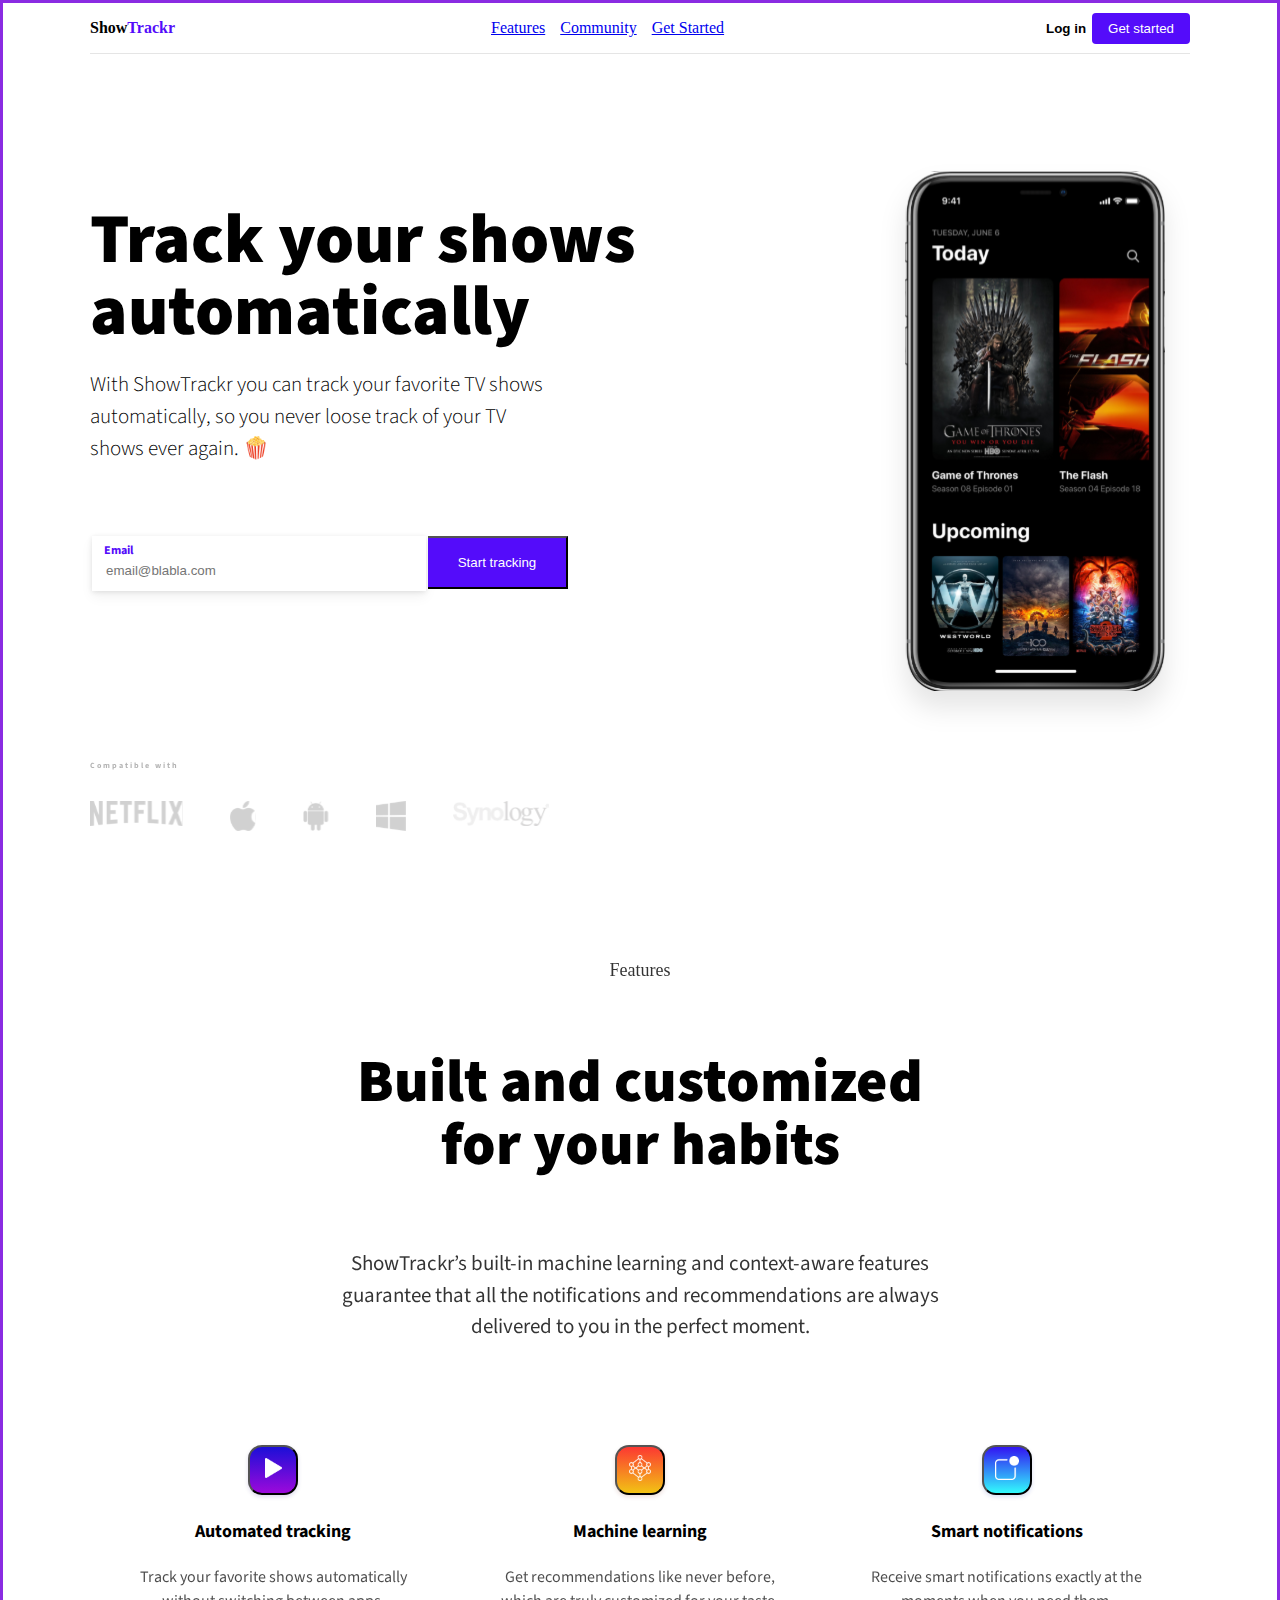
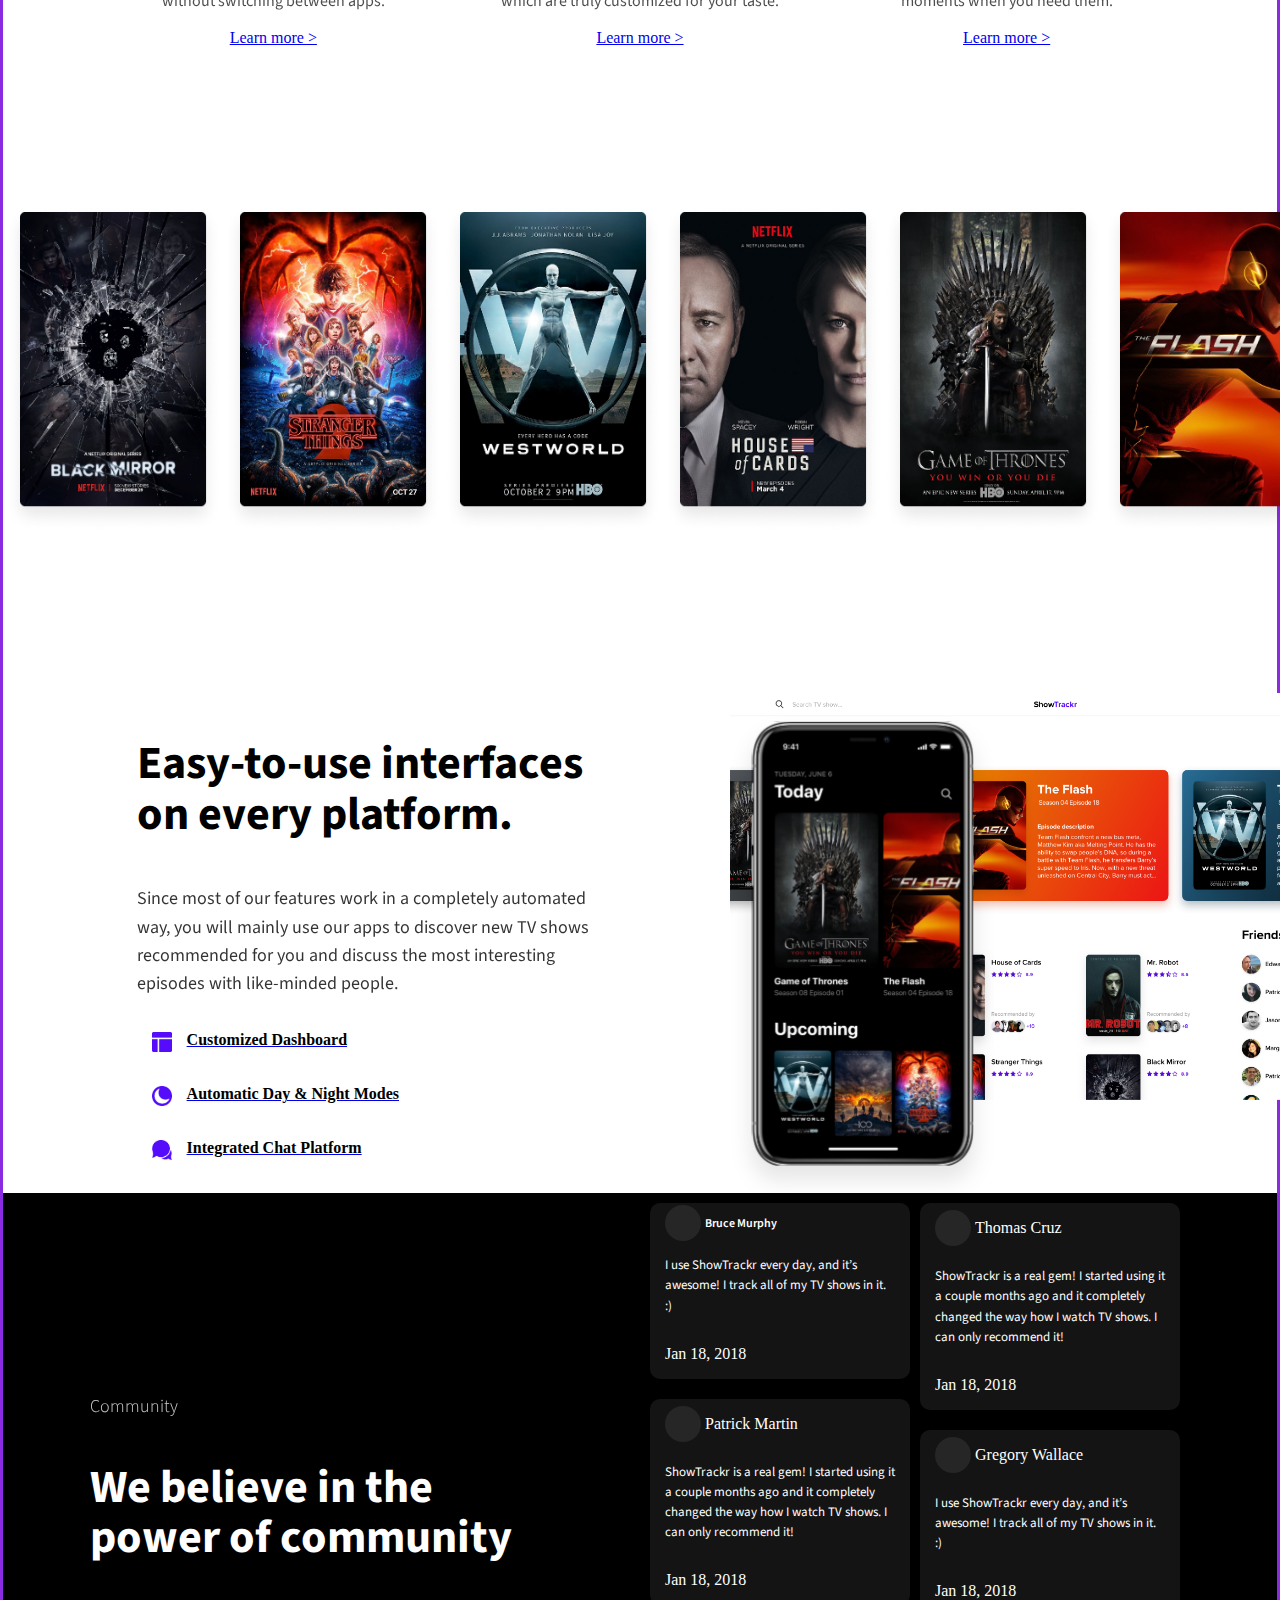
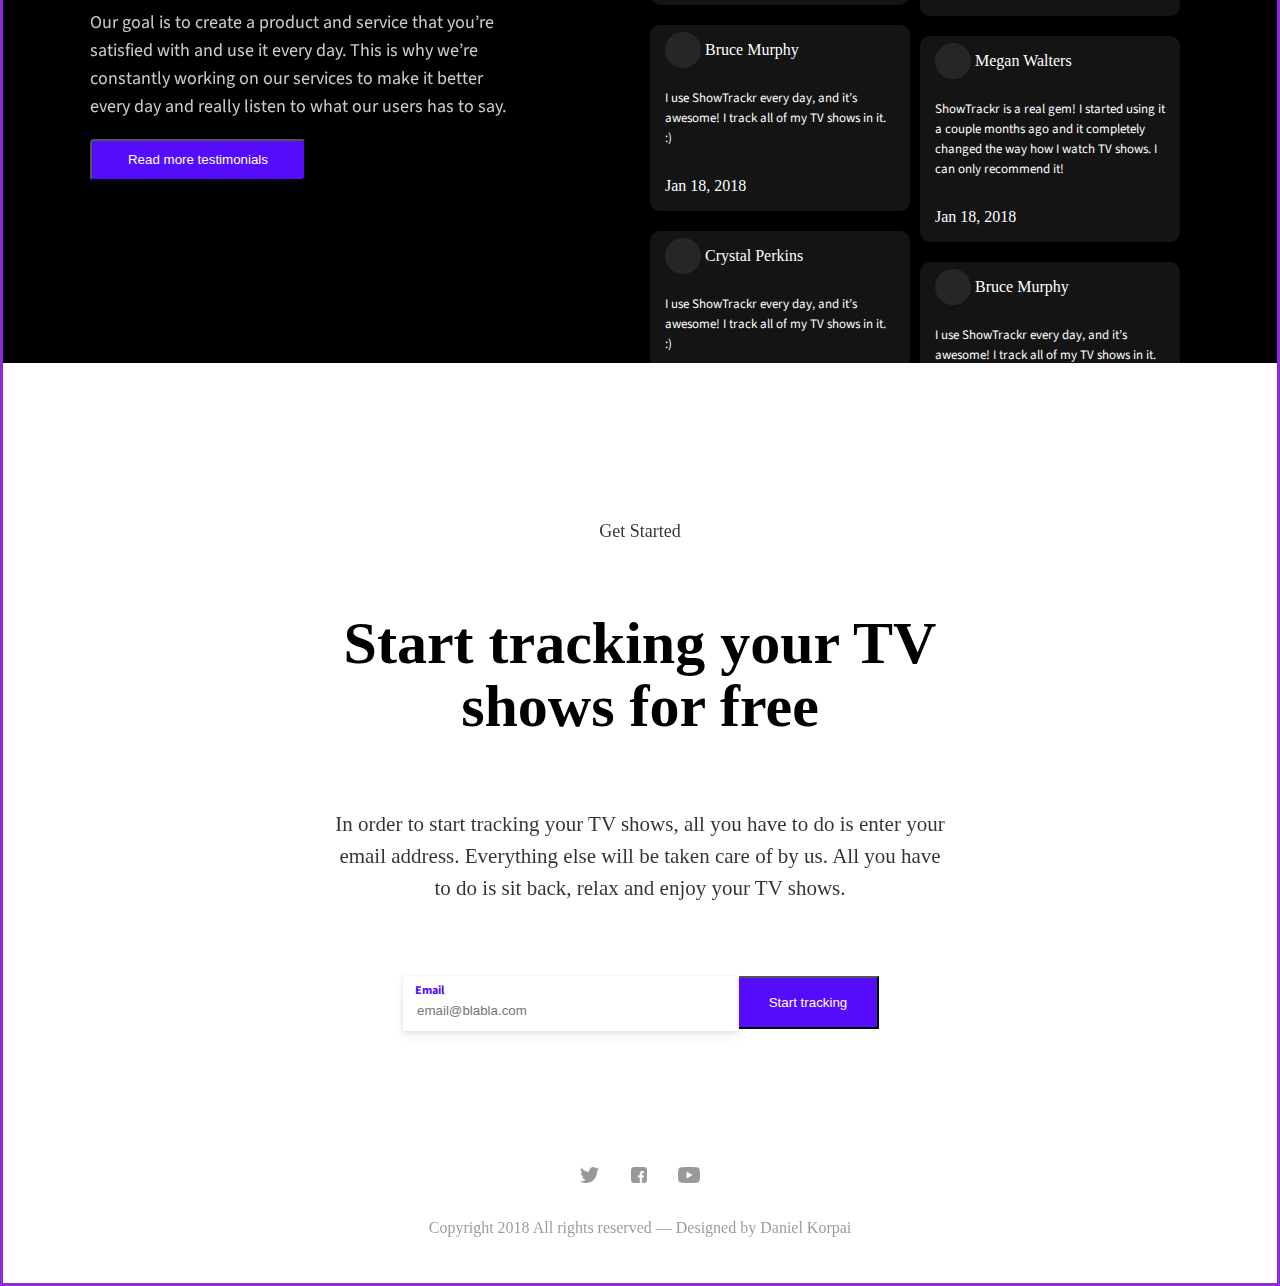
==== commit d73cb5d9: "added overflow-hidden for container, position absolute to div iphone-iphone" ====
--- a/index.html
+++ b/index.html
@@ -57,14 +57,17 @@
           With ShowTrackr you can track your favorite TV shows automatically, so
           you never loose track of your TV shows ever again. 🍿
         </p>
-        <div class="email-button">
-          <input
-            type="email"
-            placeholder="email@blabla.com"
-            class="email-part"
-          />
+        <form class="email-button" action>
+          <fieldset class="email-fieldset">
+            <label class="email-label" for="email"> Email </label>
+            <input
+              type="email"
+              placeholder="email@blabla.com"
+              class="email-part"
+            />
+          </fieldset>
           <button class="purple-button">Start tracking</button>
-        </div>
+        </form>
 
         <div class="compitable-with-block">
           <div class="compitable-title">
@@ -277,8 +280,7 @@
       <div class="left-part">
         <p class="p-community">Community</p>
         <h3 class="h3-black-part">
-          We believe in the
-          power of community
+          We believe in the power of community
         </h3>
         <p class="h3-p-black-part">
           Our goal is to create a product and service that you’re <br />
@@ -472,20 +474,26 @@
     <div class="endpart-position">
       <p class="p-end-part">Get Started</p>
       <h2 class="h2-end-part">
-        Start tracking your TV
-        shows for free
+        Start tracking your TV shows for free
       </h2>
       <p class="p2-end-part">
         In order to start tracking your TV shows, all you have to do is enter
-        
         your email address. Everything else will be taken care of by us. All you
-        
         have to do is sit back, relax and enjoy your TV shows.
       </p>
-      <div class="email-button">
-        <input type="email" placeholder="email@blabla.com" class="email-part" />
+      <form class="email-button" action>
+       
+          <fieldset class="email-fieldset">
+              <div class="email-right-position"><label class="email-label" for="email"> Email </label></div>
+            <input
+              type="email"
+              placeholder="email@blabla.com"
+              class="email-part"
+            />
+          </fieldset>
+        
         <button class="purple-button">Start tracking</button>
-      </div>
+      </form>
     </div>
   </div>
 
--- a/css/styles.css
+++ b/css/styles.css
@@ -14,9 +14,8 @@
   border: 5px;
   border: solid;
   border-color: blueviolet;
-}
-
-
+  overflow-x: hidden;
+}
 
 /* HEADER
 ======================*/
@@ -31,7 +30,6 @@
   margin-bottom: 85px;
   /*position: fixed;*/
 }
-
 
 ul {
   list-style-type: none;
@@ -109,7 +107,7 @@
   backdrop-filter: blur(27.2px);
   box-shadow: 0 8px 16px 0 var(--black-20);
   background-image: linear-gradient(to top, #9c09db, #1c0fd7);
-  background: 27,2px;
+  background: 27, 2px;
   background-position-x: 1000px;
   background-position-y: 0px;
   z-index: 4;
@@ -125,16 +123,15 @@
   backdrop-filter: blur(27.2px);
   box-shadow: 0 8px 16px 0 rgba(0, 0, 0, 0.15);
   background-image: linear-gradient(to top, #f2c314, #fc3832);
-  background: 27,2px;
+  background: 27, 2px;
   z-index: 3;
   position: relative;
 }
 
-.first-block  {
+.first-block {
   display: flex;
   justify-content: center;
   margin-bottom: 180px;
-  
 }
 
 .first-part {
@@ -144,7 +141,6 @@
   align-items: center;
   max-width: 1100px;
   width: 100%;
-  
 }
 
 .header1 {
@@ -158,12 +154,11 @@
   font-style: normal;
   line-height: 1.03;
   letter-spacing: normal;
-  color: #000000
-  
+  color: #000000;
 }
 
 .header1-paragraph {
-  width:471px;
+  width: 471px;
   height: 96px;
   font-family: "Source Sans Pro";
   font-size: 21px;
@@ -174,7 +169,6 @@
   letter-spacing: normal;
   color: #000000;
 }
-
 
 .compitable-with-block {
   margin-top: 150px;
@@ -199,7 +193,6 @@
   height: 15px;
   opacity: 0.3;
   margin-bottom: 0px;
- 
 }
 
 .compitable-with {
@@ -210,7 +203,6 @@
   opacity: 0.6;
 }
 
-  
 .iphone-size {
   max-width: 310px;
   width: 100%;
@@ -297,7 +289,6 @@
   margin-bottom: 140px;
 }
 
-
 .gradient-button1 {
   display: inline-block;
   width: 50px;
@@ -312,8 +303,6 @@
   object-fit: contain;
 }
 
-
-
 .gradient-button2 {
   width: 50px;
   height: 50px;
@@ -369,7 +358,6 @@
   color: #000000;
 }
 
-
 /*FILM ICONS*/
 
 .images-field {
@@ -382,13 +370,12 @@
   display: flex;
   justify-content: space-between;
   overflow: hidden;
-  list-style-type: none; 
+  list-style-type: none;
 }
 
 .right-film-size {
   width: 220px;
   height: 330px;
-
 }
 
 /*ALMOUST END OF THE PAGE*/
@@ -400,7 +387,7 @@
 }
 .text-block-part {
   width: 50.5%;
-  
+
   display: flex;
   justify-content: center;
   align-items: center;
@@ -451,14 +438,13 @@
   height: 20px;
   width: 20px;
   align-self: center;
-  
 }
 
 .p-li-text {
   height: 20px;
   padding-left: 15px;
   text-align: center;
-  
+
   font-family: "SourceSansPro";
   font-size: 16px;
   font-weight: 600;
@@ -469,13 +455,14 @@
   color: #000000;
 }
 
-
-
 .iphone-block-part {
   width: 49.5%;
   display: flex;
 }
 
+.iphone-iphone {
+  position: absolute;
+}
 
 .second-iphone-size {
   width: 265px;
@@ -493,12 +480,10 @@
   display: flex;
   justify-content: center;
   background-color: black;
-  
+
   margin-bottom: 140px;
   color: white;
 }
-  
-
 
 .black-part-inside {
   display: flex;
@@ -506,7 +491,6 @@
   background-color: black;
   color: white;
   width: 1100px;
-  
 }
 
 .left-part {
@@ -559,7 +543,8 @@
   width: 216px;
   height: 42px;
   border-radius: 4px;
-  box-shadow: 0 1px 2px 0 rgba(32, 5, 97, 0.08), 0 2px 4px 0 rgba(32, 5, 97, 0.1);
+  box-shadow: 0 1px 2px 0 rgba(32, 5, 97, 0.08),
+    0 2px 4px 0 rgba(32, 5, 97, 0.1);
   background-color: #540cfa;
   color: white;
 }
@@ -578,7 +563,6 @@
   flex-direction: column;
   justify-content: space-between;
   overflow: hidden;
-
 }
 
 .second-twitter-column {
@@ -593,7 +577,7 @@
   margin: 10px;
   border-radius: 10px;
   background-color: rgba(255, 255, 255, 0.08);
-  
+
   align-items: center;
   display: flex;
   flex-direction: column;
@@ -604,7 +588,7 @@
   height: 211px;
   border-radius: 10px;
   background-color: rgba(255, 255, 255, 0.08);
-  
+
   align-items: center;
   display: flex;
   flex-direction: column;
@@ -613,15 +597,12 @@
   -ms-transform: scale(1.2);*/
   transform: scale(1.1);
   transition-duration: 1s;
-  
-
 }
 
 .image-name {
   display: flex;
   justify-content: flex-start;
   width: 230px;
-  
 }
 .avatar-image {
   width: 36px;
@@ -663,8 +644,6 @@
   letter-spacing: normal;
   color: #ffffff;
 }
-
-
 
 /*END PART*/
 .endpart-block {
@@ -724,16 +703,40 @@
   color: #000000;
 }
 
+.email-right-position {
+  display: flex;
+  justify-content: flex-start;
+}
 .email-button {
-  display: flex;
+  
+  display: flex;
+  box-sizing: border-box;
+  font-family: "Source Sans Pro"
+  
 }
 
 .email-part {
   width: 310px;
-  height: 53px;
+  
   border-right: 0;
+  
+  border: none;
+}
+
+.email-fieldset {
   margin-top: 50px;
-  border-width: thin;
+  height: 55px;
+  width: 310px;
+  border: 0;
+  box-shadow: 0 1px 5px 0 rgba(0, 0, 0, 0.1), 0 6px 12px 0 rgba(0, 0, 0, 0.05);
+}
+
+.email-label {
+  color: #540cfa;
+  display: block;
+  font-size: 12px;
+  font-weight: bold;
+  margin: 0;
 }
 
 .purple-button {
@@ -746,17 +749,15 @@
 }
 /*FOOTER*/
 .footer {
-  display:flex;
+  display: flex;
   justify-content: center;
   flex-direction: column;
   margin-bottom: 30px;
-  
 }
 
 .footer-items {
   display: flex;
   justify-content: center;
-  
 }
 .footer-icons {
   display: flex;
@@ -780,6 +781,6 @@
 .copyright {
   display: flex;
   justify-content: center;
-  
+
   opacity: 0.4;
-}+}
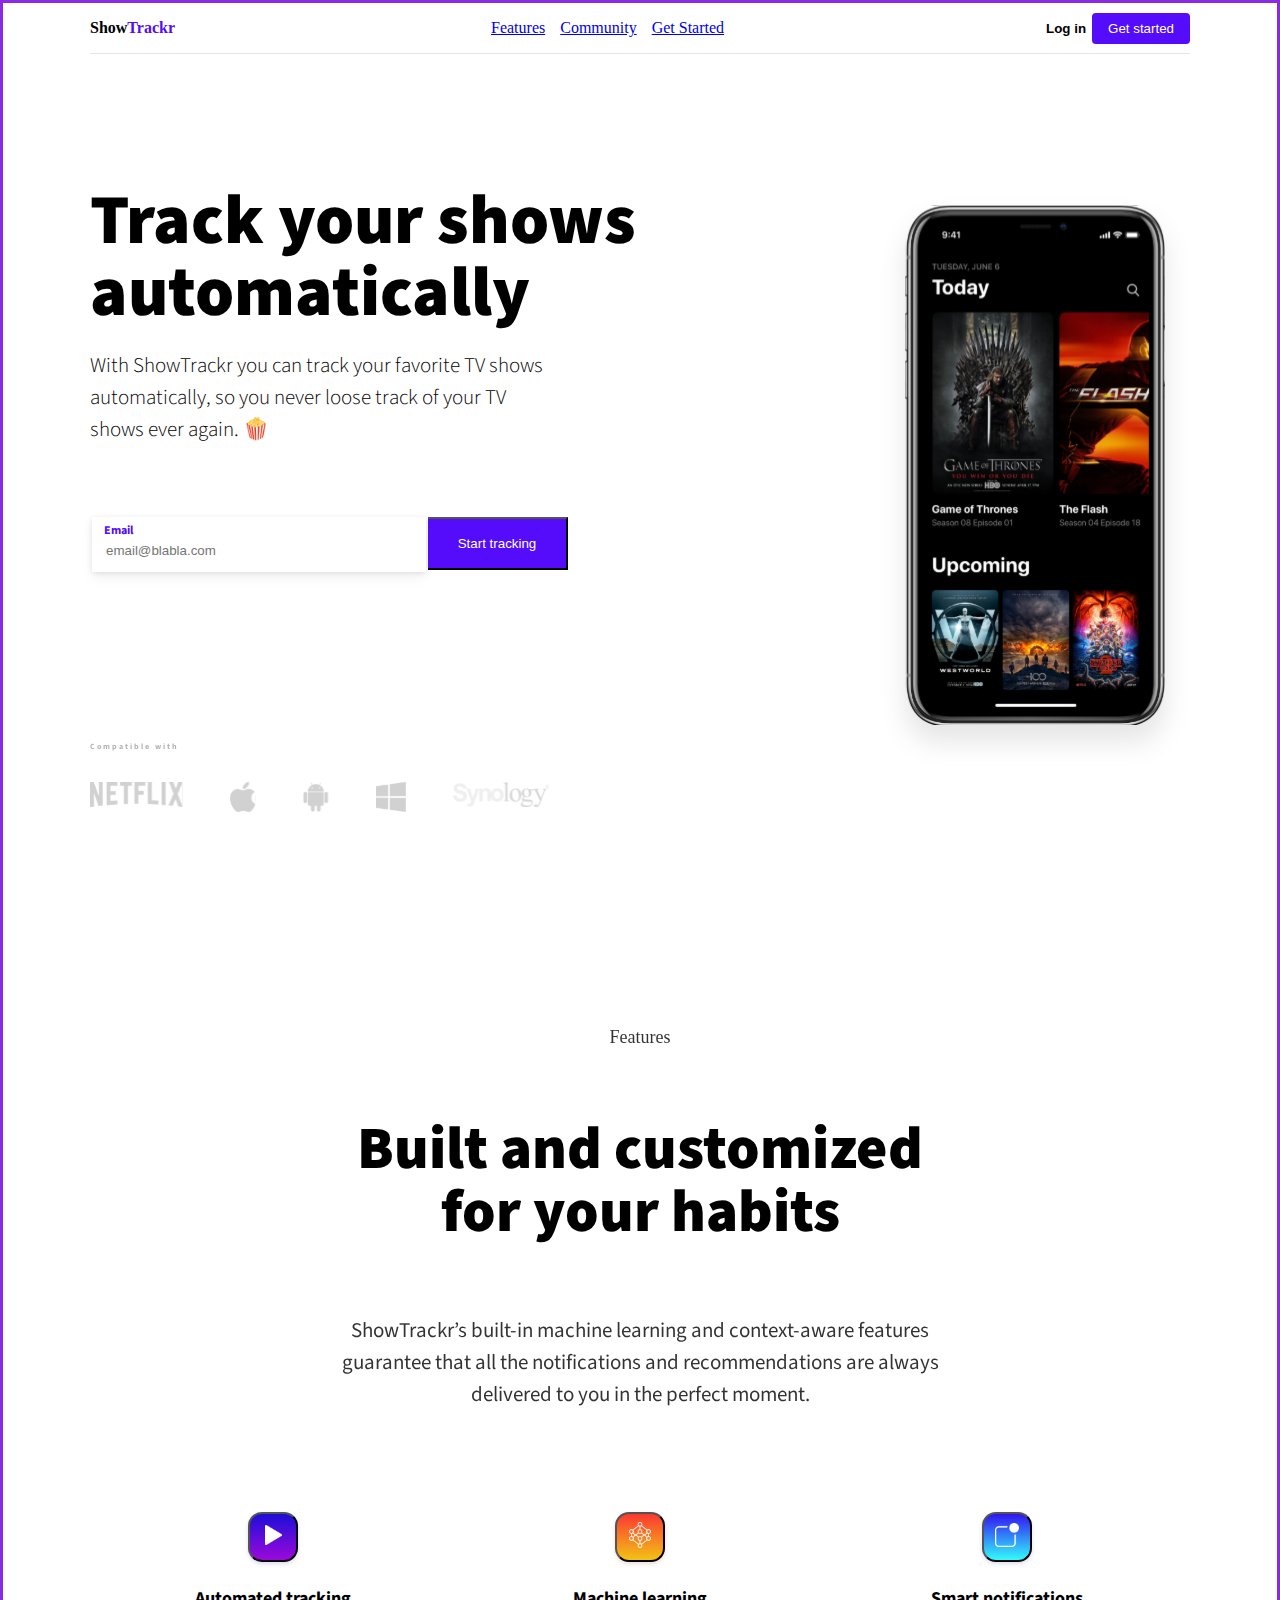
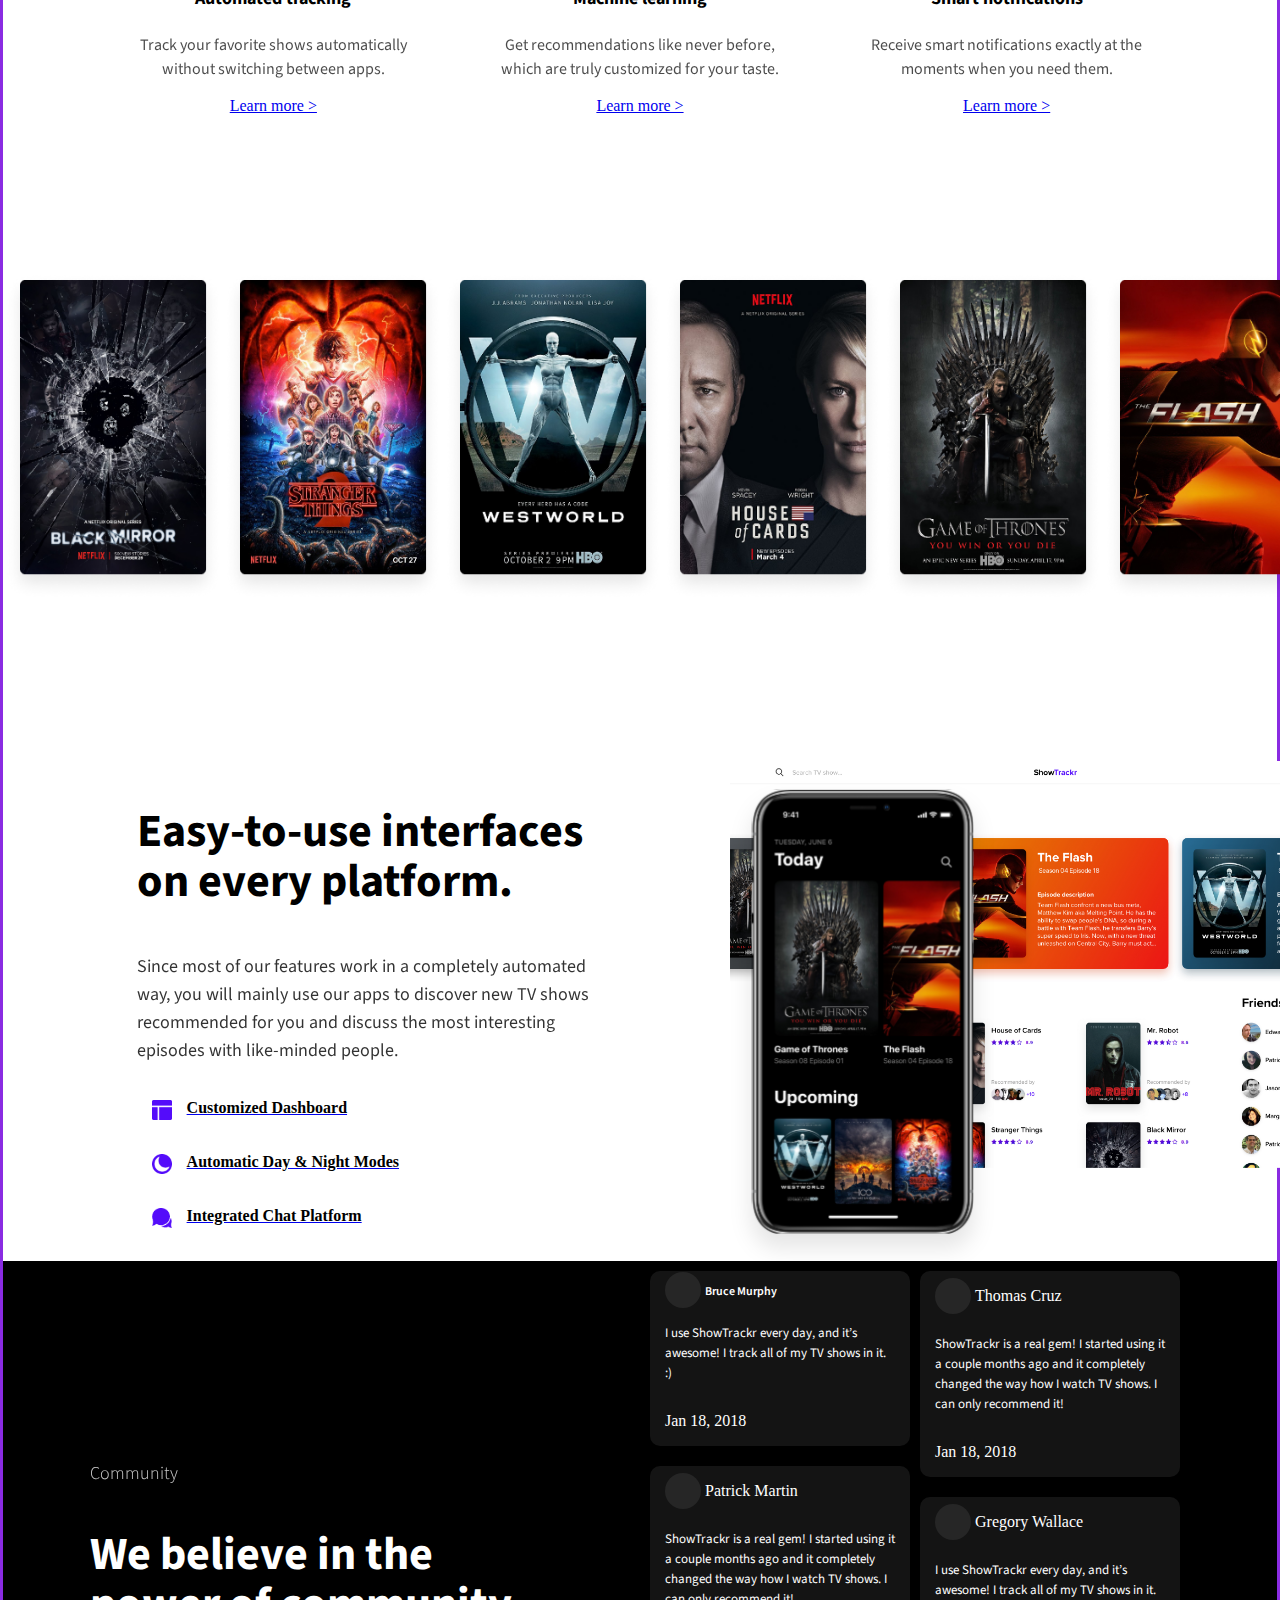
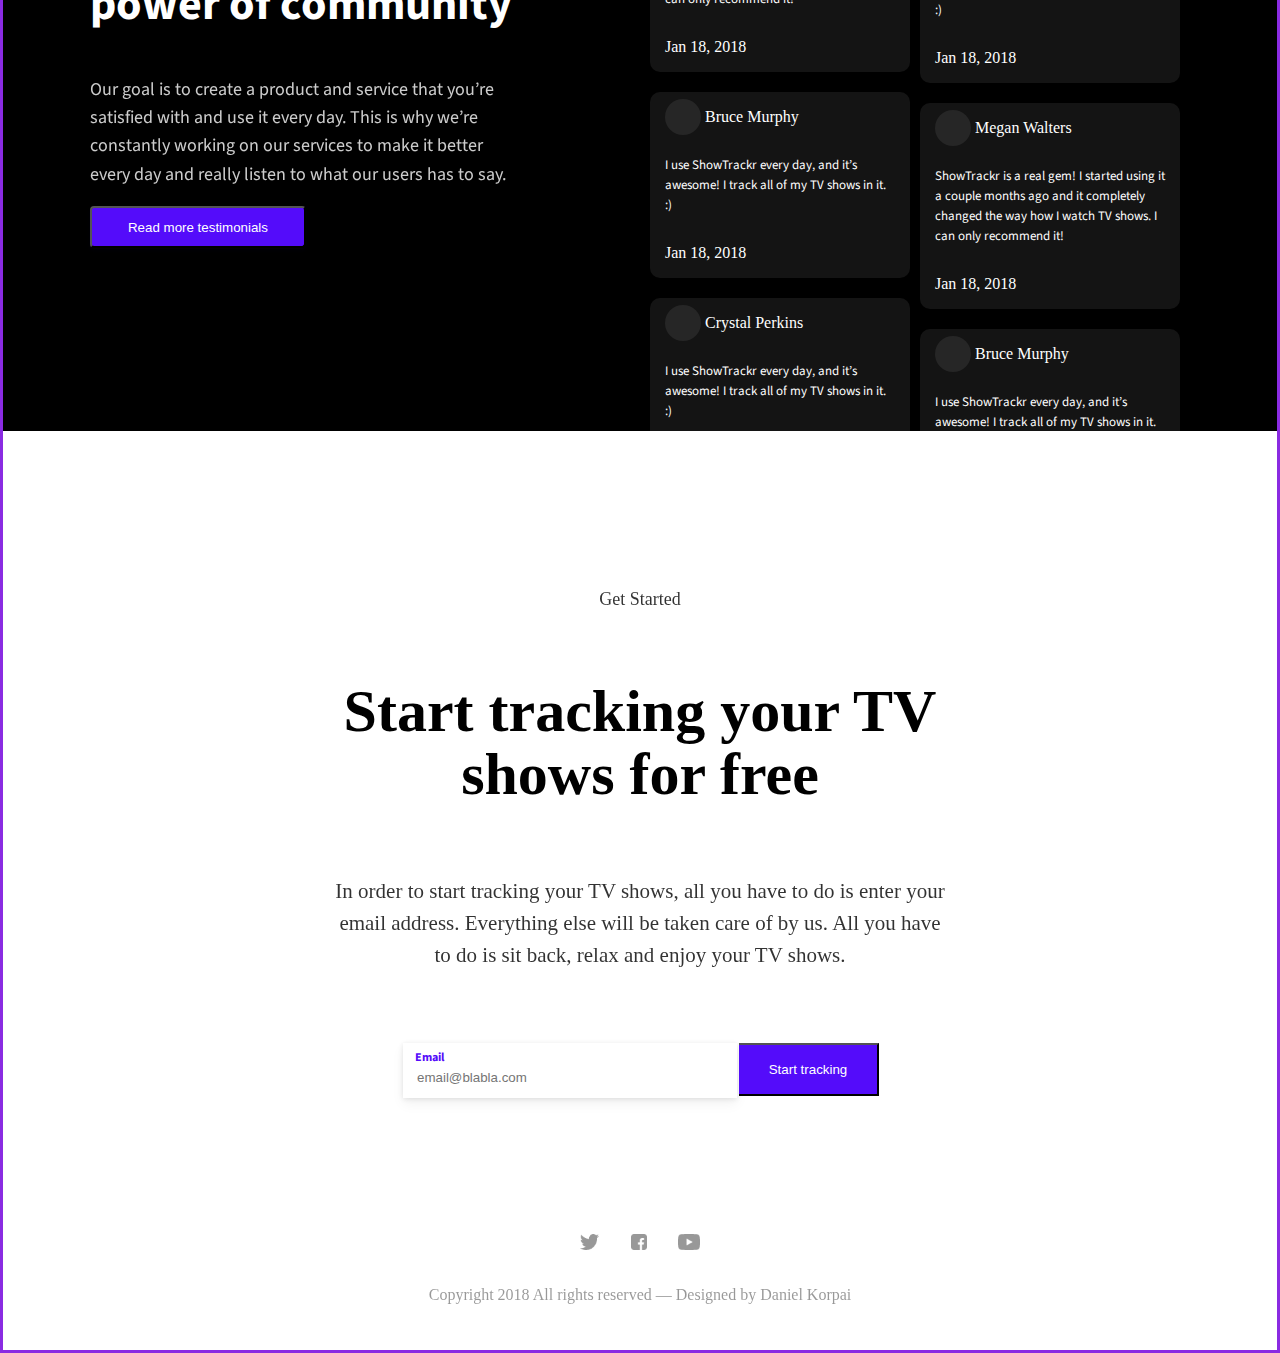
==== commit df445de0: "added media 768px, base changes" ====
--- a/index.html
+++ b/index.html
@@ -4,6 +4,7 @@
     <meta charset="UTF-8" />
     <title>ShowTracker</title>
     <link rel="stylesheet" href="css/styles.css" />
+    <meta name="viewport" content="width=device-width, initial-scale=1">
     <link
       href="https://fonts.googleapis.com/css?family=Source+Sans+Pro:300,400,900&display=swap"
       rel="stylesheet"
@@ -114,7 +115,7 @@
 
     <!--BUTTONS IN THE MIDDLE-->
     <div class="buttons-in-the-middle">
-      <div>
+      <div class="learn-more">
         <button class="gradient-button1">
           <img
             class="image-triangle"
@@ -131,7 +132,7 @@
         <a href="#"> Learn more > </a>
       </div>
 
-      <div>
+      <div class="learn-more">
         <button class="gradient-button2">
           <img class="machine-icon" src="icons/Shape@3x.png" alt="machine" />
         </button>
@@ -224,9 +225,9 @@
           on every platform.
         </h3>
         <p class="h3-p-easy">
-          Since most of our features work in a completely automated <br />
-          way, you will mainly use our apps to discover new TV shows <br />
-          recommended for you and discuss the most interesting <br />
+          Since most of our features work in a completely automated
+          way, you will mainly use our apps to discover new TV shows
+          recommended for you and discuss the most interesting
           episodes with like-minded people.
         </p>
 
@@ -283,9 +284,9 @@
           We believe in the power of community
         </h3>
         <p class="h3-p-black-part">
-          Our goal is to create a product and service that you’re <br />
-          satisfied with and use it every day. This is why we’re <br />
-          constantly working on our services to make it better <br />
+          Our goal is to create a product and service that you’re
+          satisfied with and use it every day. This is why we’re
+          constantly working on our services to make it better
           every day and really listen to what our users has to say.
         </p>
         <button class="testimonials-button">
@@ -482,16 +483,17 @@
         have to do is sit back, relax and enjoy your TV shows.
       </p>
       <form class="email-button" action>
-       
-          <fieldset class="email-fieldset">
-              <div class="email-right-position"><label class="email-label" for="email"> Email </label></div>
-            <input
-              type="email"
-              placeholder="email@blabla.com"
-              class="email-part"
-            />
-          </fieldset>
-        
+        <fieldset class="email-fieldset">
+          <div class="email-right-position">
+            <label class="email-label" for="email"> Email </label>
+          </div>
+          <input
+            type="email"
+            placeholder="email@blabla.com"
+            class="email-part"
+          />
+        </fieldset>
+
         <button class="purple-button">Start tracking</button>
       </form>
     </div>
--- a/css/styles.css
+++ b/css/styles.css
@@ -25,10 +25,11 @@
 
   position: -webkit-sticky; /* Safari */
   position: sticky;
+
   background-color: white;
   top: 0;
   margin-bottom: 85px;
-  /*position: fixed;*/
+  z-index: 5;
 }
 
 ul {
@@ -93,7 +94,7 @@
 /*FIRST PART
 ====================*/
 
-/*FUCKING RECTANGLE*/
+/*FUCKING RECTANGLE
 .div-rectangle {
   display: flex;
   justify-content: flex-end;
@@ -127,7 +128,7 @@
   z-index: 3;
   position: relative;
 }
-
+*/
 .first-block {
   display: flex;
   justify-content: center;
@@ -174,7 +175,6 @@
   margin-top: 150px;
   max-width: 460px;
   width: 100%;
-  height: 2px;
 
   font-family: "Source Sans Pro";
   font-size: 12px;
@@ -190,9 +190,7 @@
   display: flex;
   flex-direction: column;
   width: 460px;
-  height: 15px;
   opacity: 0.3;
-  margin-bottom: 0px;
 }
 
 .compitable-with {
@@ -209,7 +207,7 @@
   height: 620px;
 }
 
-/*SEKOND PART
+/*MAIN PART
 ====================*/
 
 .second-block {
@@ -362,14 +360,32 @@
 
 .images-field {
   width: 1440px;
-  /*height: 330px;*/
   margin-bottom: 140px;
+  overflow-x: hidden;
+}
+
+.films-icons:hover {
+  overflow-x: scroll;
+  transition: 0.1s;
+}
+
+.films-icons::-webkit-scrollbar {
+  width: 10px;
+  height: 18px;
+  background-color: linear-gradient(to top, #f2c314, #fc3832);
+  border-radius: 18px;
+}
+
+.films-icons::-webkit-scrollbar-thumb {
+  background: linear-gradient(to top, #f2c314, #fc3832);
+  outline: 1px solid rgb(207, 55, 182);
+  border-radius: 18px;
 }
 
 .films-icons {
   display: flex;
   justify-content: space-between;
-  overflow: hidden;
+
   list-style-type: none;
 }
 
@@ -381,7 +397,6 @@
 /*ALMOUST END OF THE PAGE*/
 .main-middle-block {
   width: 1440px;
-  /*height: 950px;*/
   display: flex;
   justify-content: space-between;
 }
@@ -428,11 +443,11 @@
   align-content: flex-start;
   padding-left: 15px;
 }
-.li-img-block:hover {
+/*.li-img-block:hover {
   background-color: rgb(211, 203, 219);
   transition: all 0.3s ease-in;
-  text-decoration: none !important;
-}
+  text-decoration: none;
+}*/
 
 .li-img {
   height: 20px;
@@ -708,18 +723,16 @@
   justify-content: flex-start;
 }
 .email-button {
-  
   display: flex;
   box-sizing: border-box;
-  font-family: "Source Sans Pro"
-  
+  font-family: "Source Sans Pro";
 }
 
 .email-part {
   width: 310px;
-  
+
   border-right: 0;
-  
+
   border: none;
 }
 
@@ -784,3 +797,330 @@
 
   opacity: 0.4;
 }
+
+/*MEDIA*/
+@media (max-width: 768px) {
+  .container {
+    box-sizing: none;
+    width: 100%;
+    max-width: 768px;
+  }
+
+  /* HEADER
+======================*/
+  .menu {
+    top: 0;
+    margin-bottom: 10px;
+  }
+
+  .navigation {
+    max-width: 330px;
+    width: 100%;
+  }
+
+  .navigation_list {
+    display: none;
+  }
+
+  .button-login {
+    display: none;
+  }
+  /*FIRST PART MEDIA*/
+
+  .first-block {
+    margin-bottom: 90px;
+  }
+  .first-part {
+    flex-direction: column;
+    justify-content: space-between;
+  }
+
+  .header1 {
+    width: 343px;
+    height: 96px;
+    margin-bottom: 10px;
+
+    font-size: 42px;
+    line-height: 1.14;
+  }
+
+  .header1-paragraph {
+    width: 343px;
+    height: 81px;
+    font-size: 18px;
+    font-weight: 300;
+    line-height: 1.5;
+  }
+  /*EMAIL*/
+  .email-button {
+    max-width: 330px;
+    width: 100%;
+  }
+  .email-part {
+    width: 200px;
+  }
+
+  .email-fieldset {
+    margin-top: 50px;
+    height: 55px;
+    width: 200px;
+    border: 0;
+  }
+
+  .compitable-with-block {
+    margin-top: 40px;
+    max-width: 330px;
+  }
+
+  .compitable-title {
+    max-width: 330px;
+  }
+
+  .compitable-with {
+    max-width: 360px;
+    width: 100%;
+  }
+
+  .iphone-size {
+    max-width: 300px;
+    width: 100%;
+    height: 600px;
+  }
+
+  /*MAIN PART*/
+  .p-features {
+    width: 63px;
+    height: 20px;
+    font-size: 16px;
+    align-self: flex-start;
+  }
+
+  .header2 {
+    width: 330px;
+    height: 80px;
+    font-size: 35px;
+    line-height: 1.14;
+  }
+
+  .p-middle {
+    width: 330px;
+    height: 135px;
+    font-size: 18px;
+    line-height: 1.5;
+  }
+  /*BUTTONS IN THE MIDDLE*/
+
+  .buttons-in-the-middle {
+    max-width: 330px;
+    width: 100%;
+    display: flex;
+    flex-direction: column;
+    justify-content: space-between;
+    text-align: left;
+    margin-bottom: 60px;
+  }
+
+  .gradient-button1 {
+    display: inline-block;
+    width: 50px;
+    height: 50px;
+    border-radius: 14px;
+    box-shadow: 0 2px 4px 0 rgba(36, 8, 128, 0.15);
+    background-image: linear-gradient(to top, #9c09db, #1c0fd7);
+  }
+  .image-triangle {
+    width: 17px;
+    height: 20px;
+    object-fit: contain;
+  }
+
+  .gradient-button2 {
+    width: 50px;
+    height: 50px;
+    object-fit: contain;
+    border-radius: 14px;
+    box-shadow: 0 2px 4px 0 rgba(128, 32, 0, 0.15);
+    background-image: linear-gradient(to top, #f2c314, #fc3832);
+  }
+  .machine-icon {
+    width: 22px;
+    height: 26px;
+    object-fit: contain;
+  }
+
+  .gradient-button3 {
+    width: 50px;
+    height: 50px;
+    border-radius: 14px;
+    box-shadow: 0 2px 4px 0 rgba(8, 38, 168, 0.15);
+    background-image: linear-gradient(to top, #32fbfc, #3214f2);
+  }
+
+  .learn-more {
+    padding-bottom: 50px;
+  }
+
+  .notification-icon {
+    width: 24px;
+    height: 24px;
+    object-fit: contain;
+  }
+
+  .header4 {
+    width: 300px;
+    height: 23px;
+    font-family: "Source Sans Pro";
+    font-size: 18px;
+    font-weight: bold;
+    font-stretch: normal;
+    font-style: normal;
+    line-height: normal;
+    letter-spacing: normal;
+    color: #000000;
+  }
+
+  .header4-p {
+    width: 300px;
+    height: 48px;
+    opacity: 0.7;
+    font-family: "Source Sans Pro";
+    font-size: 16px;
+    font-weight: normal;
+    font-stretch: normal;
+    font-style: normal;
+    line-height: 1.5;
+    letter-spacing: normal;
+    color: #000000;
+  }
+
+  /*FILM ICONS*/
+  .images-field {
+    width: 768px;
+    margin-bottom: 80px;
+  }
+  /*ALMOUST END OF THE PAGE*/
+  .main-middle-block {
+    max-width: 776px;
+
+    flex-direction: column;
+  }
+
+  .text-block-part {
+    max-width: 350px;
+    width: 100%;
+    justify-content: flex-start;
+  }
+
+  .h3-easy {
+    width: 343px;
+    height: 76px;
+    font-size: 32px;
+    line-height: 1.19;
+  }
+
+  .h3-p-easy {
+    width: 343px;
+    height: 120px;
+    font-size: 16px;
+    line-height: 1.5;
+  }
+
+  /* LILA MARKED LIST*/
+  .li-img-block {
+    width: 330px;
+  }
+
+  .iphone-block-part {
+    max-width: 776px;
+    width: 100%;
+  }
+
+  .iphone-iphone {
+    position: static;
+  }
+
+  .background-field {
+    display: none;
+  }
+
+  /*BLACK PART*/
+  .black-part {
+    flex-direction: column;
+    margin-bottom: 70px;
+    width: 776px;
+  }
+
+  .black-part-inside {
+    flex-direction: column;
+
+    width: 776px;
+  }
+
+  .left-part {
+    align-self: flex-start;
+    width: auto;
+  }
+
+  .p-community {
+    width: 343px;
+    height: 20px;
+    font-size: 16px;
+  }
+
+  .h3-black-part {
+    width: 343px;
+    height: 76px;
+    font-size: 32px;
+    line-height: 1.19;
+  }
+
+  .h3-p-black-part {
+    width: 343px;
+    height: 120px;
+    font-size: 16px;
+    line-height: 1.5;
+  }
+
+  /*TWITTER PART*/
+  .twitter-part {
+    width: auto;
+    height: auto;
+    display: flex;
+    justify-content: space-between;
+  }
+
+  .first-twitter-column {
+    flex-direction: row;
+  }
+
+  .second-twitter-column {
+    display: none;
+  }
+
+  /*END PART*/
+  .endpart-block {
+    margin-bottom: 100px;
+  }
+
+  .p-end-part {
+    width: 343px;
+    height: 20px;
+    font-size: 16px;
+  }
+
+  .h2-end-part {
+    width: 343px;
+    height: 80px;
+    font-size: 35px;
+    line-height: 1.14;
+  }
+
+  .p2-end-part {
+    width: 343px;
+    height: 135px;
+    font-size: 18px;
+    line-height: 1.5;
+  }
+
+  /*End of media 768 */
+}
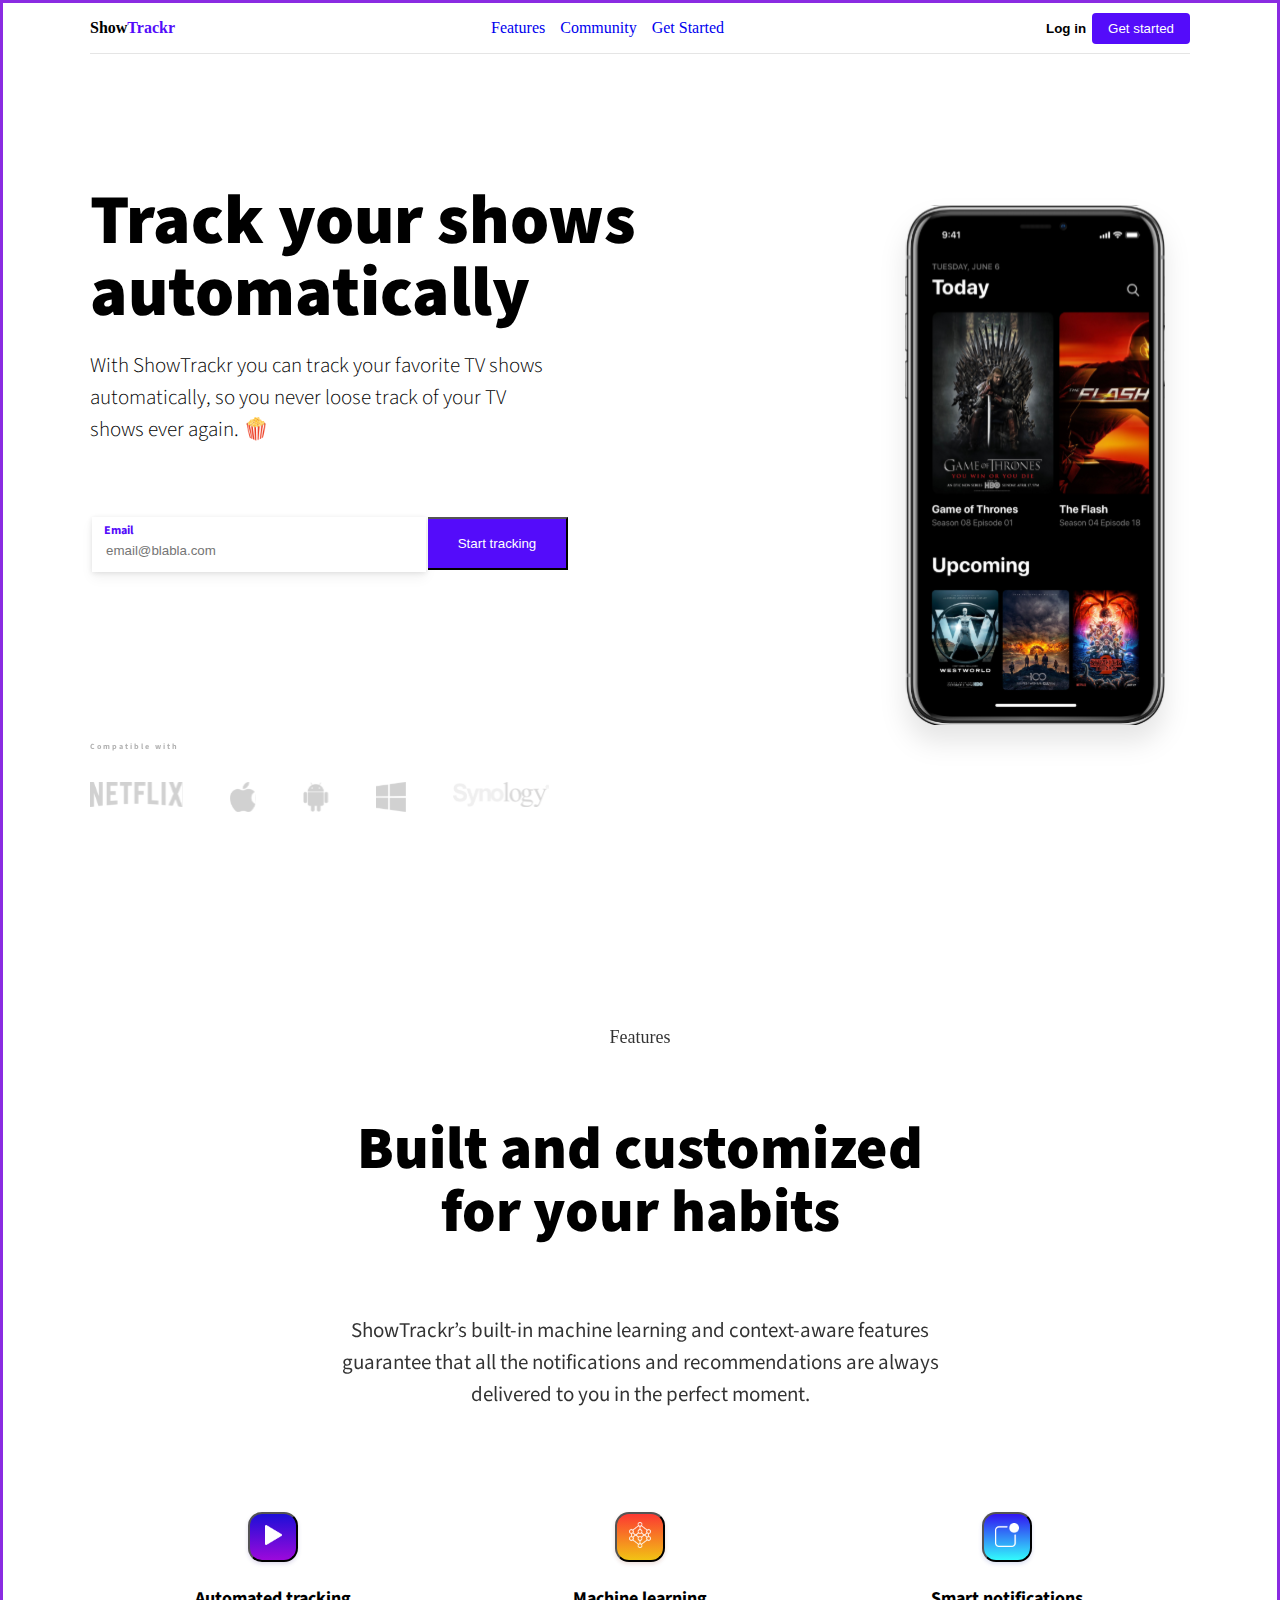
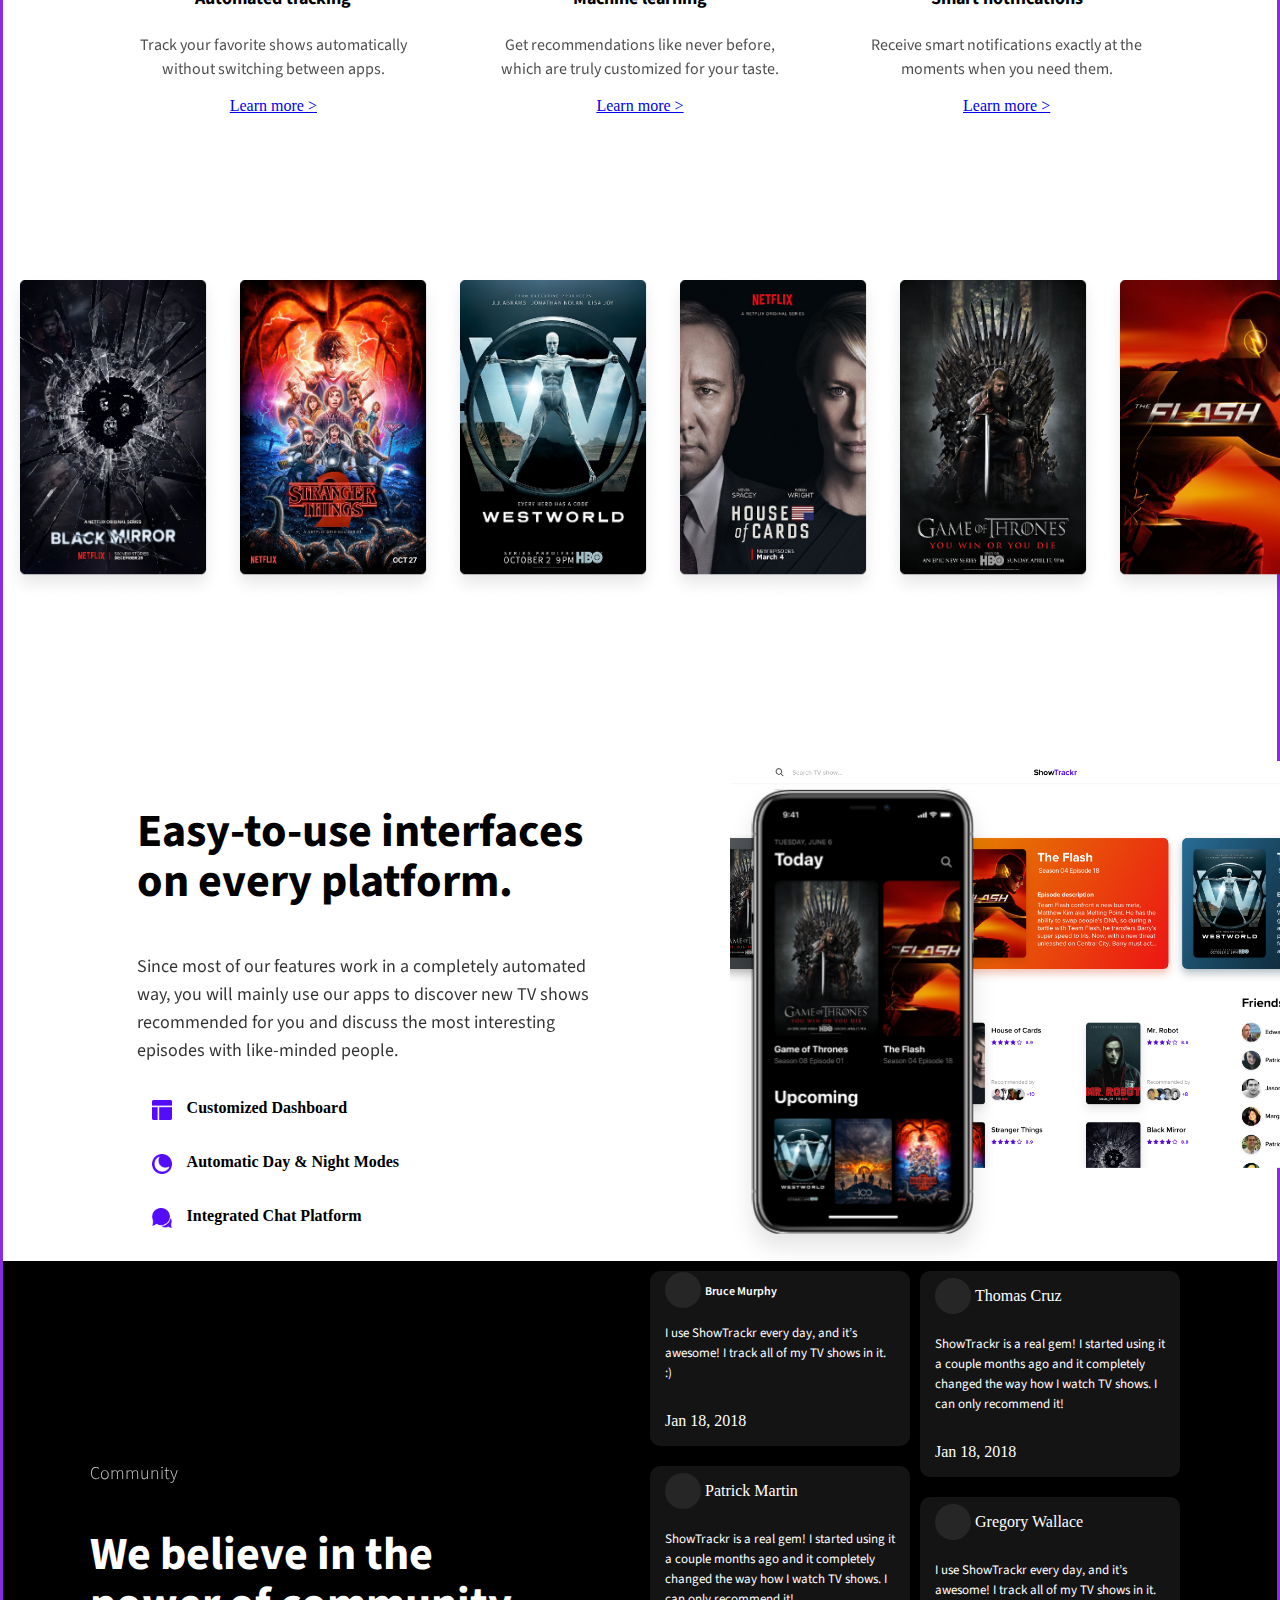
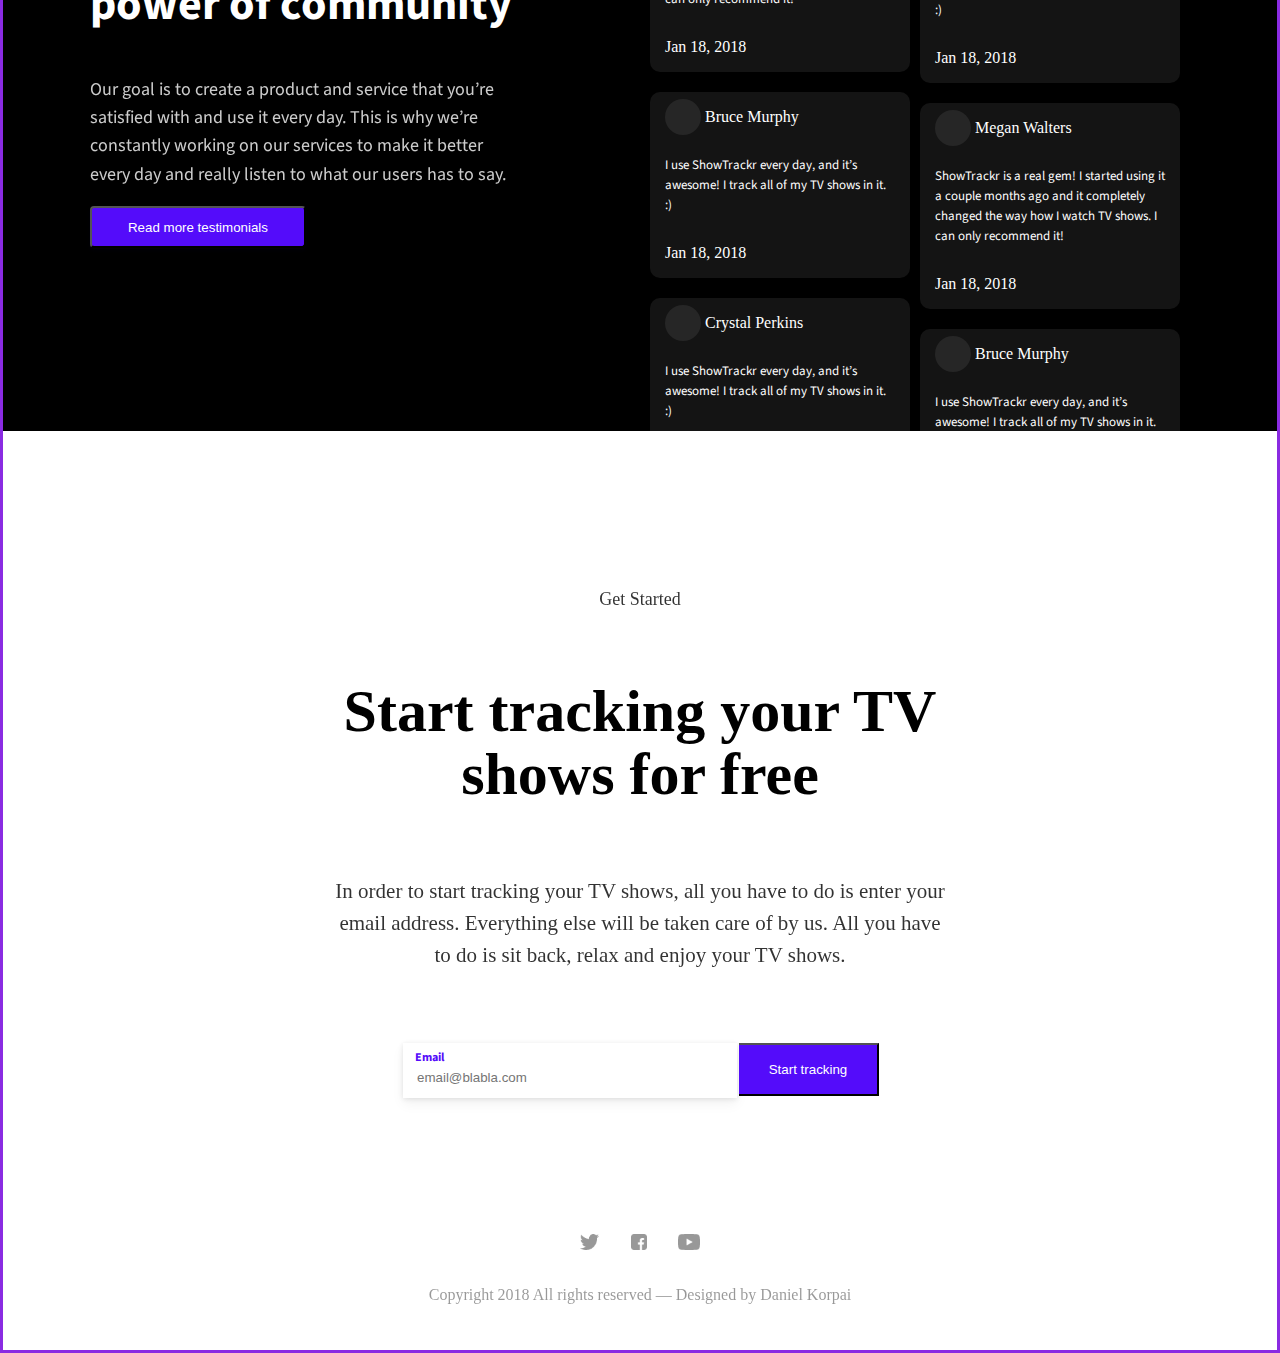
==== commit 74aaf36d: "added media version" ====
--- a/index.html
+++ b/index.html
@@ -22,15 +22,15 @@
 
         <ul class="navigation_list">
           <li class="navigation-item">
-            <a href="#">
+            <a href="#" class="no-decoration">
               <span>Features</span>
             </a>
           </li>
           <li class="navigation-item">
-            <a href="#"> Community</a>
+            <a href="#" class="no-decoration"> Community</a>
           </li>
           <li class="navigation-item">
-            <a href="#"> Get Started </a>
+            <a href="#" class="no-decoration"> Get Started </a>
           </li>
         </ul>
         <div class="two-buttons">
@@ -234,7 +234,7 @@
         <!--LILA MARKED LIST-->
         <ul class="lila-ul">
           <li>
-            <a href="#">
+            <a href="#" class="no-decoration">
               <div class="li-img-block">
                 <img class="li-img" src="icons/dashboard.png" alt="dashboard" />
                 <p class="p-li-text">Customized Dashboard</p>
@@ -242,7 +242,7 @@
             </a>
           </li>
           <li>
-            <a href="#">
+            <a href="#" class="no-decoration">
               <div class="li-img-block">
                 <img class="li-img" src="icons/moon.png" alt="moon" />
                 <p class="p-li-text">Automatic Day & Night Modes</p>
@@ -250,7 +250,7 @@
             </a>
           </li>
           <li>
-            <a href="#">
+            <a href="#" class="no-decoration">
               <div class="li-img-block">
                 <img class="li-img" src="icons/messeges.png" alt="messeges" />
                 <p class="p-li-text">Integrated Chat Platform</p>
--- a/css/styles.css
+++ b/css/styles.css
@@ -443,6 +443,10 @@
   align-content: flex-start;
   padding-left: 15px;
 }
+
+.no-decoration {
+  text-decoration: none;
+}
 /*.li-img-block:hover {
   background-color: rgb(211, 203, 219);
   transition: all 0.3s ease-in;
@@ -995,20 +999,18 @@
 
   /*FILM ICONS*/
   .images-field {
-    width: 768px;
+    width: 100%;
     margin-bottom: 80px;
   }
   /*ALMOUST END OF THE PAGE*/
   .main-middle-block {
-    max-width: 776px;
+    width: 100%;
 
     flex-direction: column;
   }
 
   .text-block-part {
-    max-width: 350px;
-    width: 100%;
-    justify-content: flex-start;
+    width: 100%;
   }
 
   .h3-easy {
@@ -1031,12 +1033,17 @@
   }
 
   .iphone-block-part {
-    max-width: 776px;
     width: 100%;
   }
 
   .iphone-iphone {
     position: static;
+    width: 100%;
+  }
+
+  .second-iphone-size {
+    width: 100%;
+    height: 530px;
   }
 
   .background-field {
@@ -1047,18 +1054,17 @@
   .black-part {
     flex-direction: column;
     margin-bottom: 70px;
-    width: 776px;
+    width: 100%;
   }
 
   .black-part-inside {
     flex-direction: column;
-
-    width: 776px;
+    width: 100%;
   }
 
   .left-part {
-    align-self: flex-start;
-    width: auto;
+    align-self: center;
+    padding-bottom: 50px;
   }
 
   .p-community {
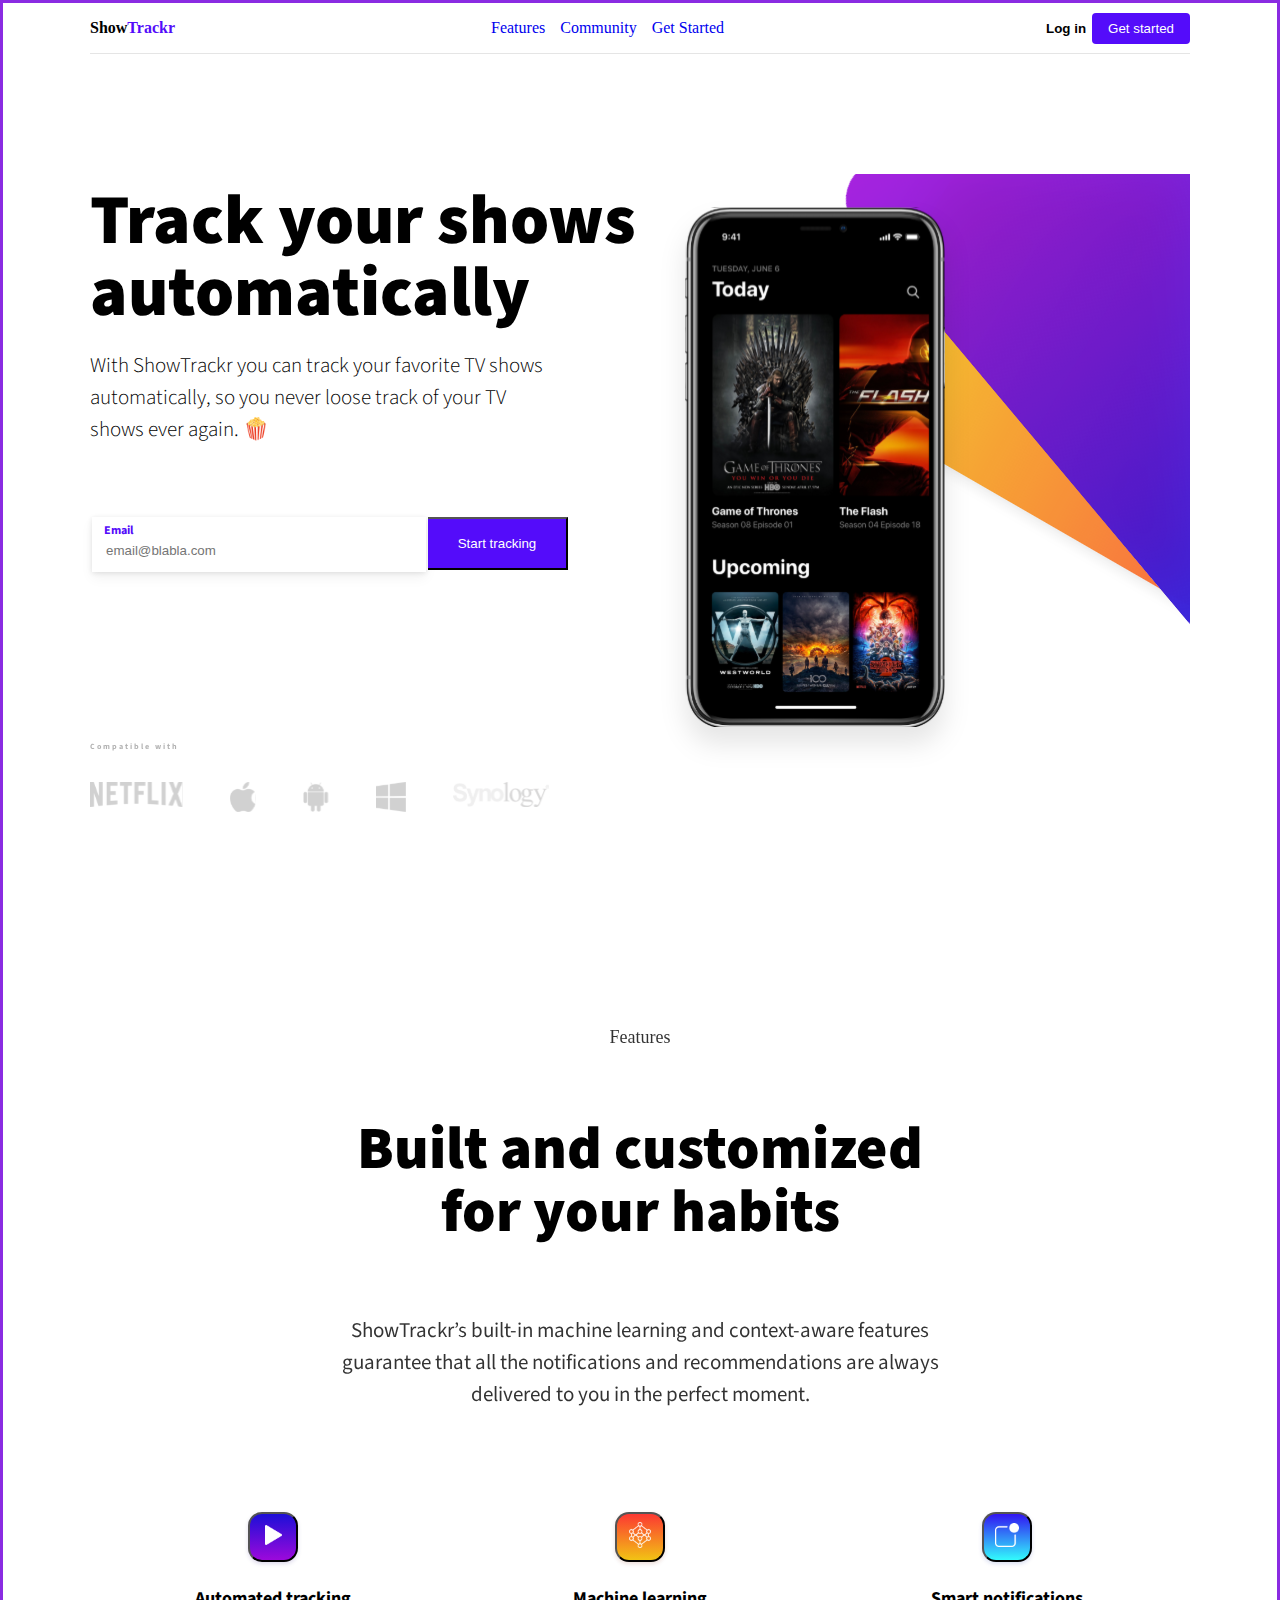
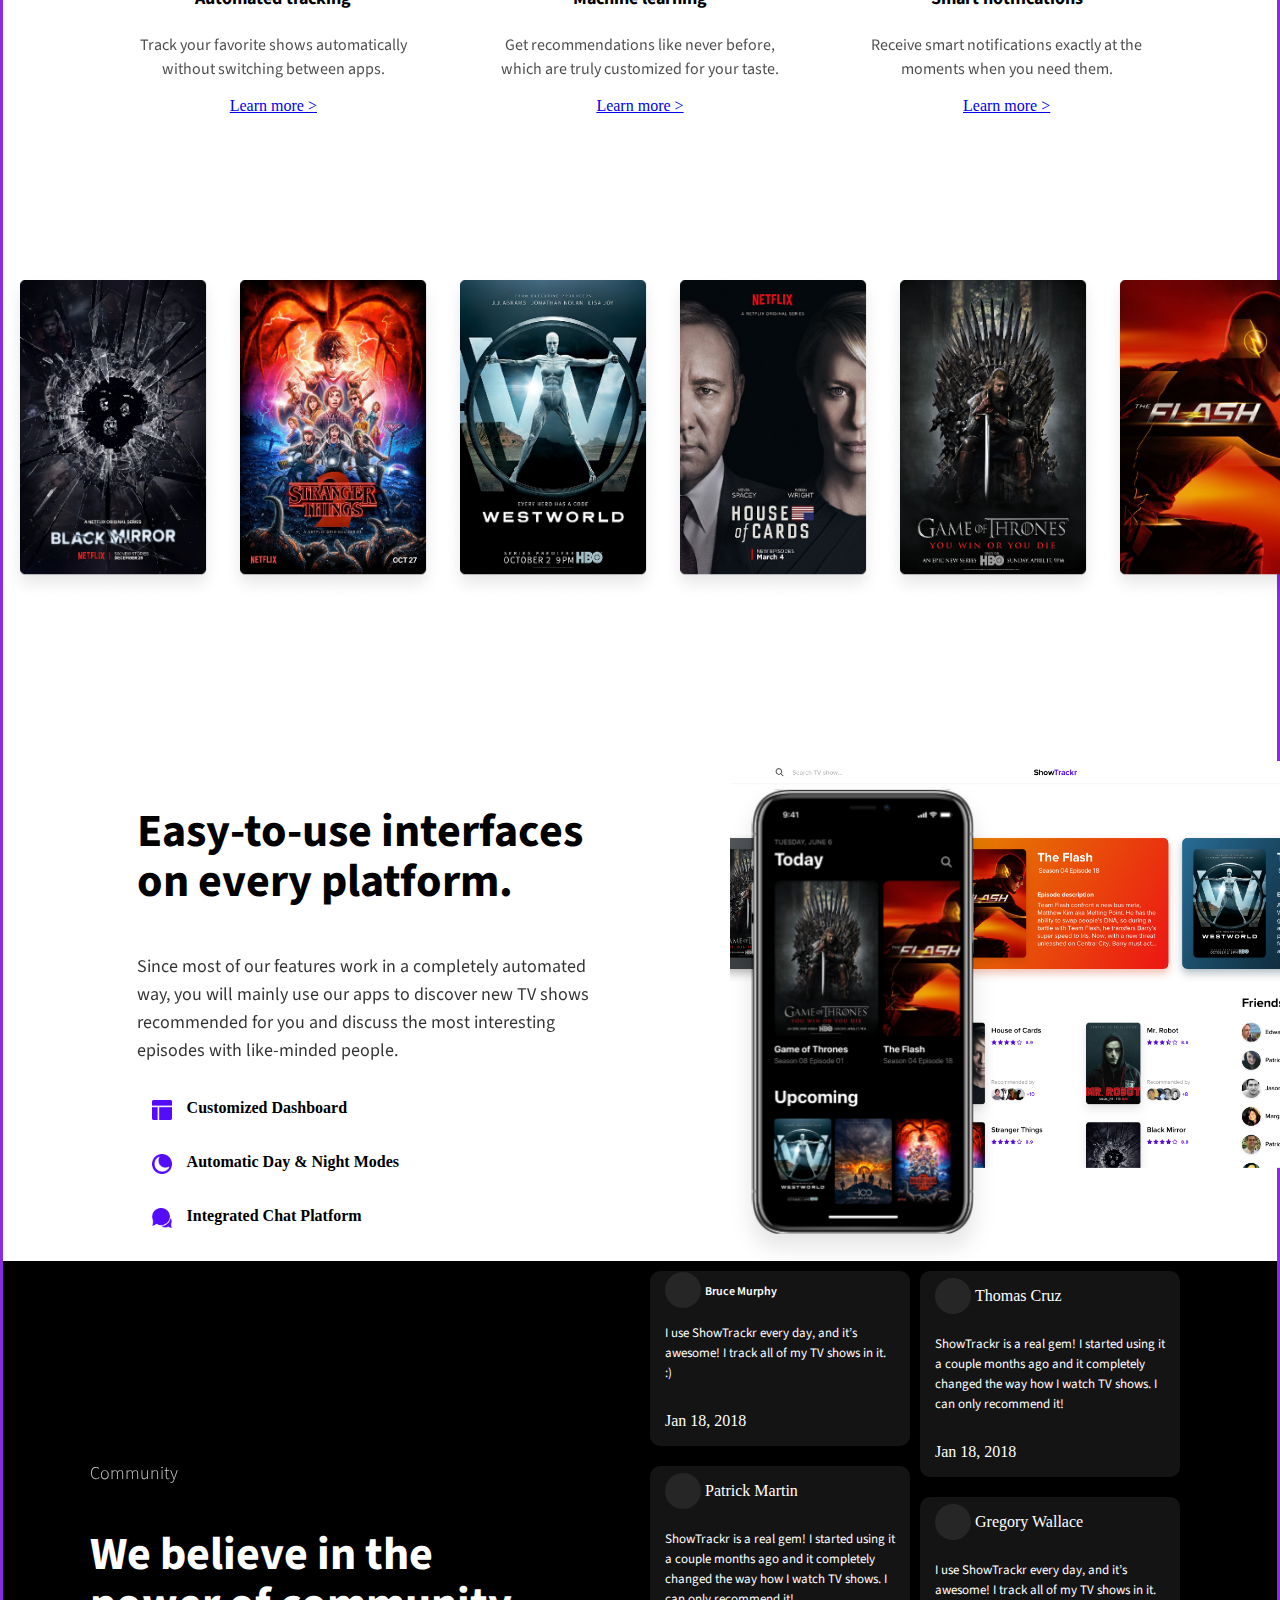
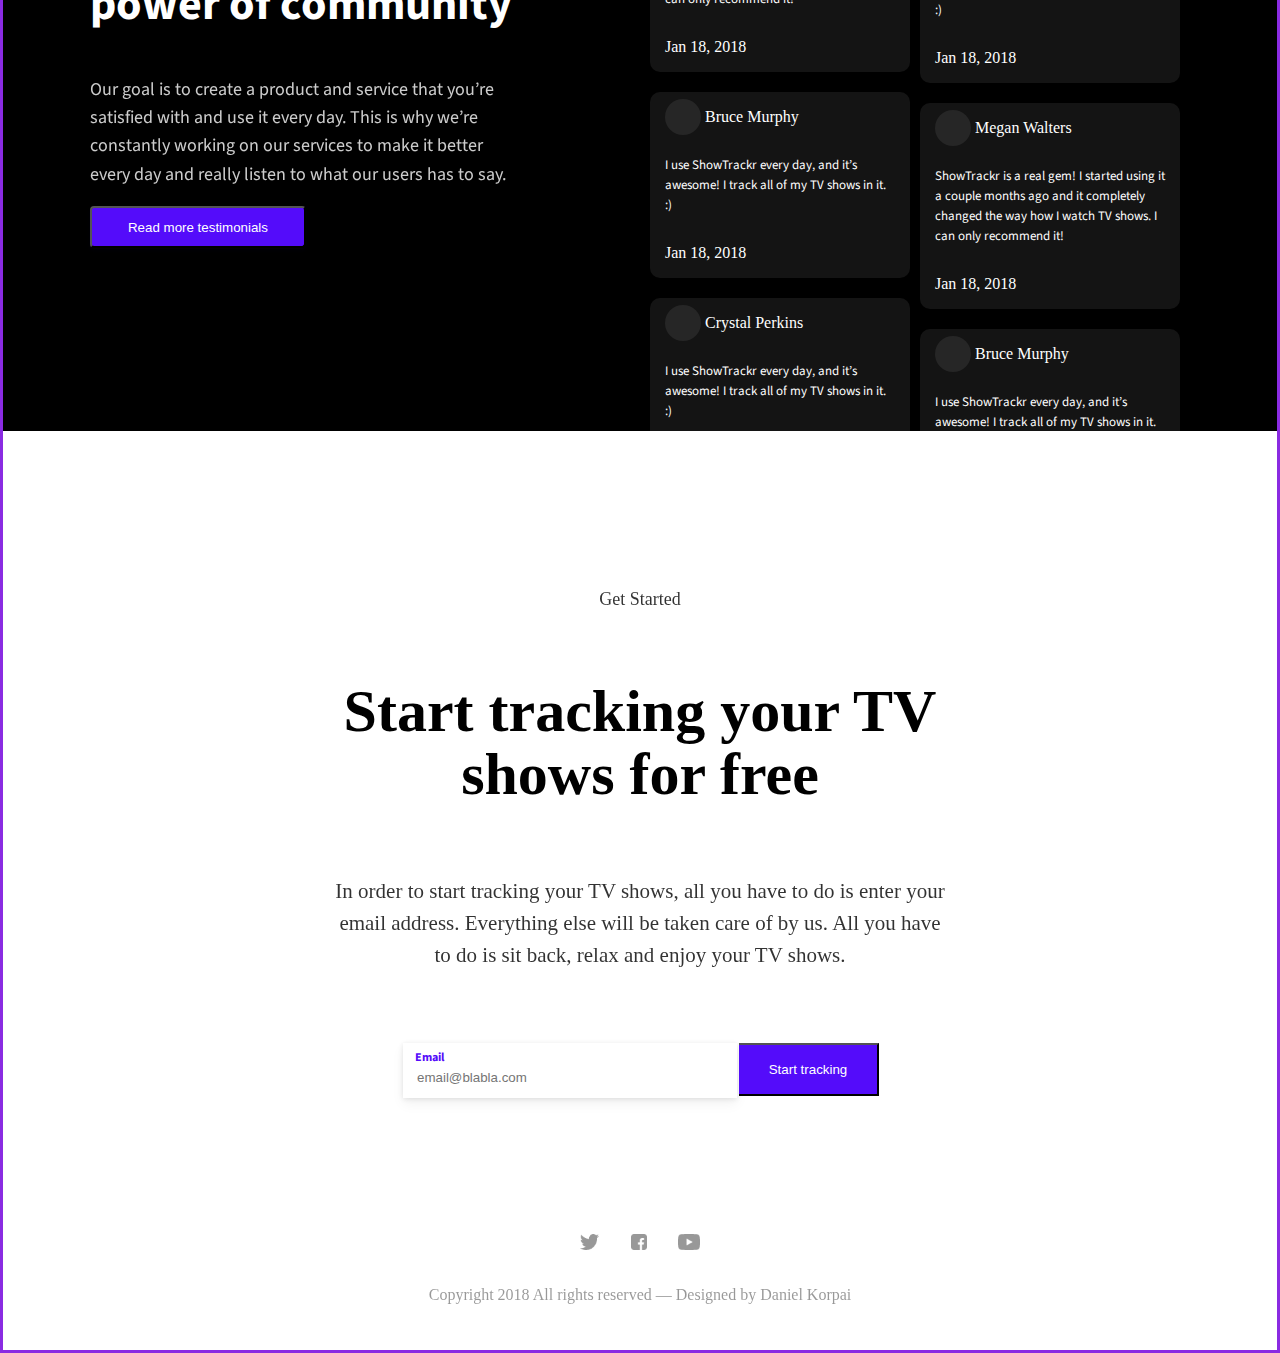
==== commit 263dc99e: "work with rectangles" ====
--- a/index.html
+++ b/index.html
@@ -4,7 +4,7 @@
     <meta charset="UTF-8" />
     <title>ShowTracker</title>
     <link rel="stylesheet" href="css/styles.css" />
-    <meta name="viewport" content="width=device-width, initial-scale=1">
+    <meta name="viewport" content="width=device-width, initial-scale=1" />
     <link
       href="https://fonts.googleapis.com/css?family=Source+Sans+Pro:300,400,900&display=swap"
       rel="stylesheet"
@@ -94,8 +94,12 @@
           </div>
         </div>
       </div>
-      <div>
+      <div class="rectangle-part">
         <img src="images/iphone.svg" alt="iphone" class="iphone-size" />
+        <div class="rectangle">
+            <div class="red-box"></div>
+            <div class="lila-box"></div>
+          </div>
       </div>
     </div>
   </div>
@@ -225,10 +229,9 @@
           on every platform.
         </h3>
         <p class="h3-p-easy">
-          Since most of our features work in a completely automated
-          way, you will mainly use our apps to discover new TV shows
-          recommended for you and discuss the most interesting
-          episodes with like-minded people.
+          Since most of our features work in a completely automated way, you
+          will mainly use our apps to discover new TV shows recommended for you
+          and discuss the most interesting episodes with like-minded people.
         </p>
 
         <!--LILA MARKED LIST-->
@@ -284,10 +287,10 @@
           We believe in the power of community
         </h3>
         <p class="h3-p-black-part">
-          Our goal is to create a product and service that you’re
-          satisfied with and use it every day. This is why we’re
-          constantly working on our services to make it better
-          every day and really listen to what our users has to say.
+          Our goal is to create a product and service that you’re satisfied with
+          and use it every day. This is why we’re constantly working on our
+          services to make it better every day and really listen to what our
+          users has to say.
         </p>
         <button class="testimonials-button">
           Read more testimonials
--- a/css/styles.css
+++ b/css/styles.css
@@ -94,12 +94,9 @@
 /*FIRST PART
 ====================*/
 
-/*FUCKING RECTANGLE
-.div-rectangle {
-  display: flex;
-  justify-content: flex-end;
-}
-.square {
+/*.container::after {
+  content: "";
+  display: block;
   width: 440px;
   height: 596.5px;
   opacity: 0.9;
@@ -111,11 +108,28 @@
   background: 27, 2px;
   background-position-x: 1000px;
   background-position-y: 0px;
-  z-index: 4;
   position: relative;
-}
-
-.square-orange {
+  left: 670px;
+  bottom: 4550px;
+  z-index: 2;
+  margin: 0 auto;
+  transform: rotate(140deg);
+  
+}*/
+.rectangle-part {
+  display: flex;
+  overflow-block: hidden;
+}
+.rectangle {
+  width: 470px;
+  height: 597px;
+  z-index: 1;
+  position: relative;
+  margin-top: -100px;
+  
+}
+
+.red-box {
   width: 413px;
   height: 571.4px;
   opacity: 0.9;
@@ -125,10 +139,33 @@
   box-shadow: 0 8px 16px 0 rgba(0, 0, 0, 0.15);
   background-image: linear-gradient(to top, #f2c314, #fc3832);
   background: 27, 2px;
-  z-index: 3;
-  position: relative;
-}
-*/
+  z-index: 1;
+  position: absolute;
+  transform: rotate(120deg);
+  margin-bottom: 100px;
+  
+}
+
+
+.lila-box {
+  width: 440px;
+  height: 596.5px;
+  opacity: 0.9;
+  border-radius: 40px;
+  -webkit-backdrop-filter: blur(27.2px);
+  backdrop-filter: blur(27.2px);
+  box-shadow: 0 8px 16px 0 var(--black-20);
+  background-image: linear-gradient(to top, #9c09db, #1c0fd7);
+  background: 27, 2px;
+  background-position-x: 1000px;
+  background-position-y: 0px;
+  position: absolute;
+  z-index: 2;
+  margin-top: -90px;
+  transform: rotate(140deg);
+}
+
+
 .first-block {
   display: flex;
   justify-content: center;
@@ -205,6 +242,8 @@
   max-width: 310px;
   width: 100%;
   height: 620px;
+  position: relative;
+  z-index: 4;
 }
 
 /*MAIN PART
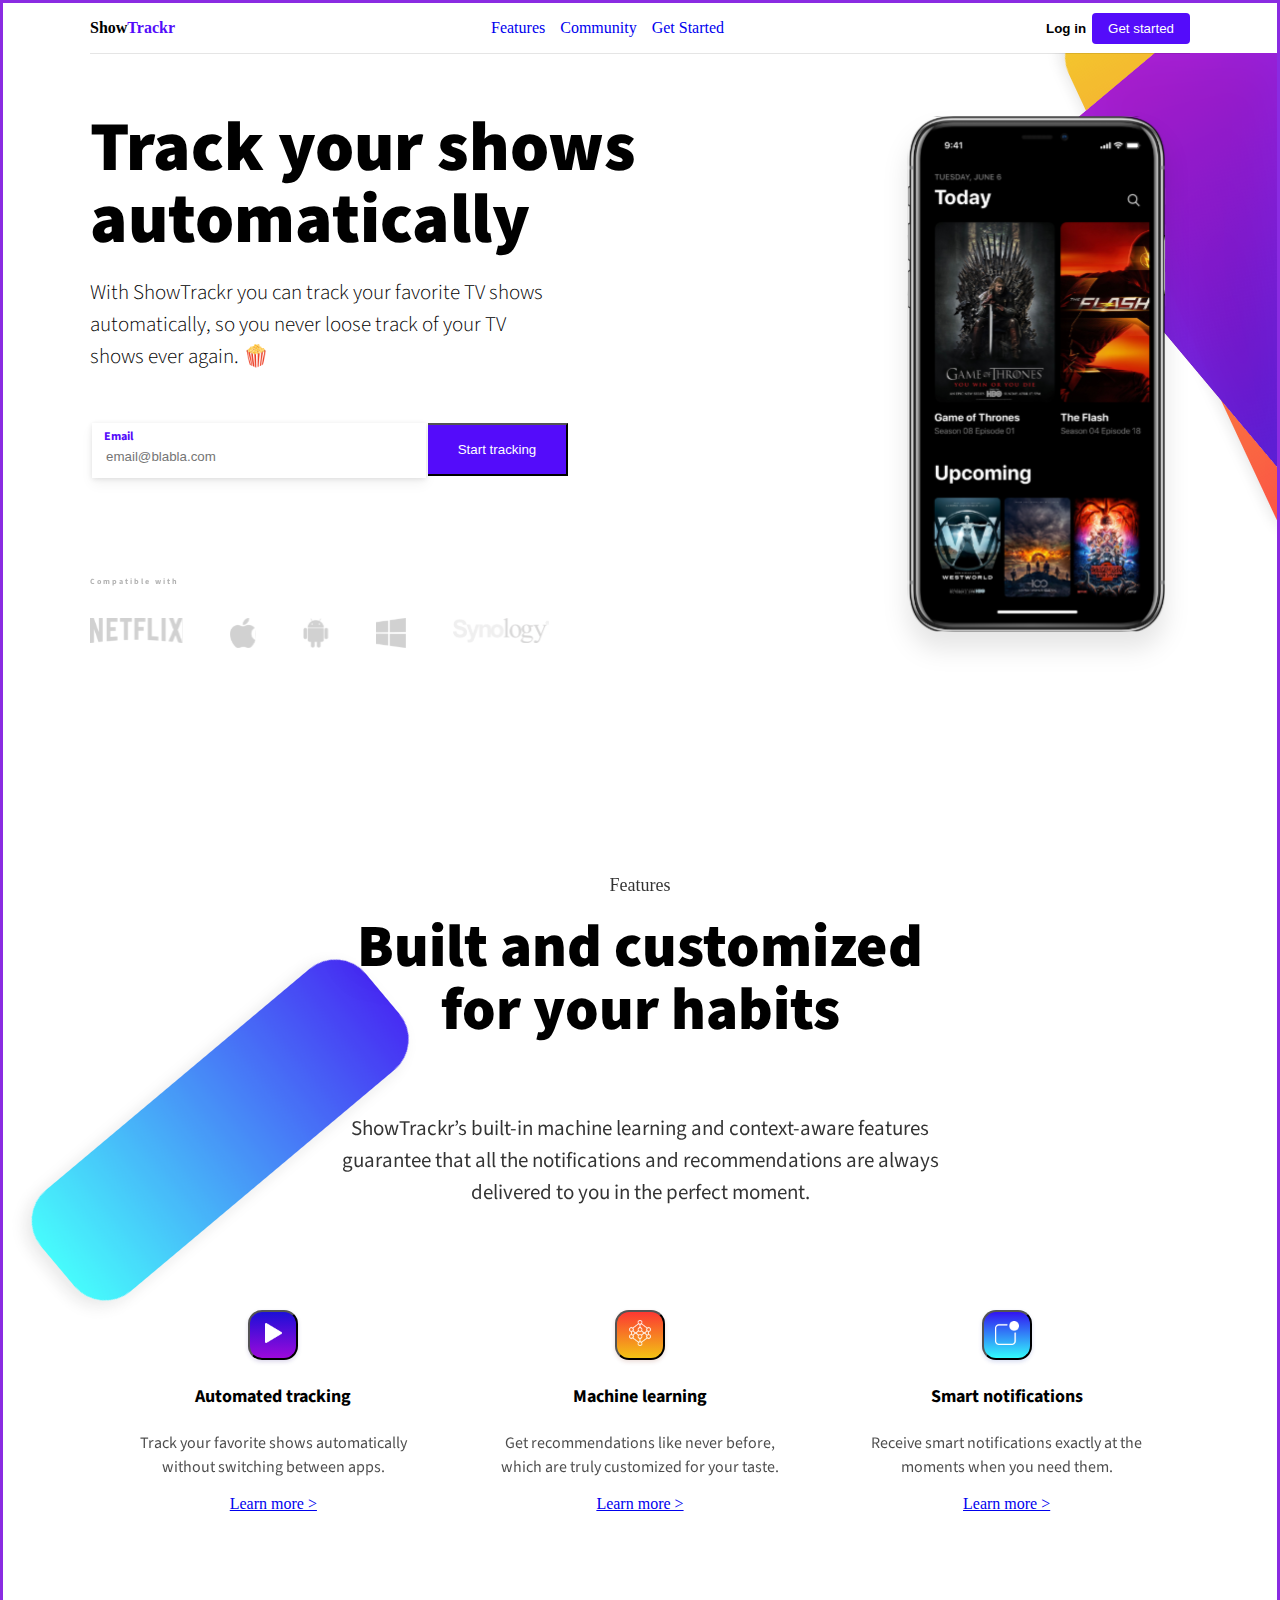
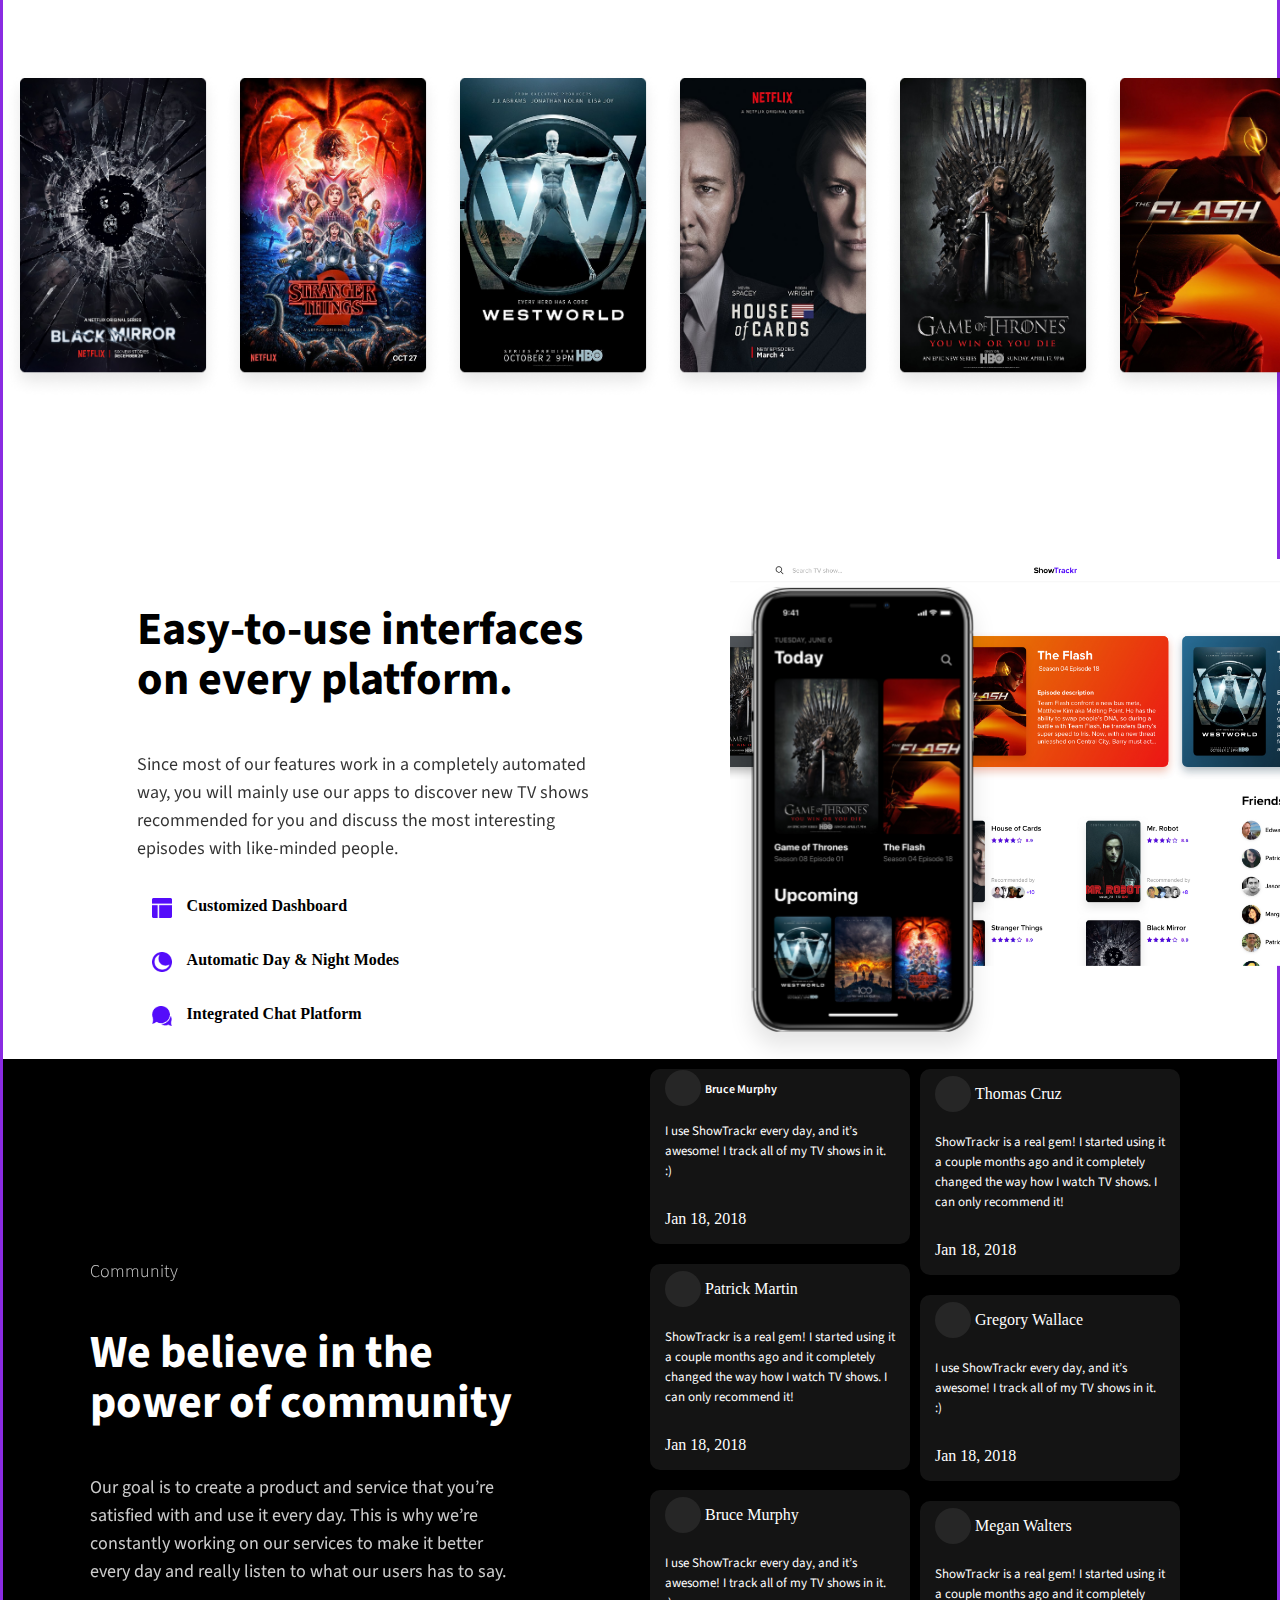
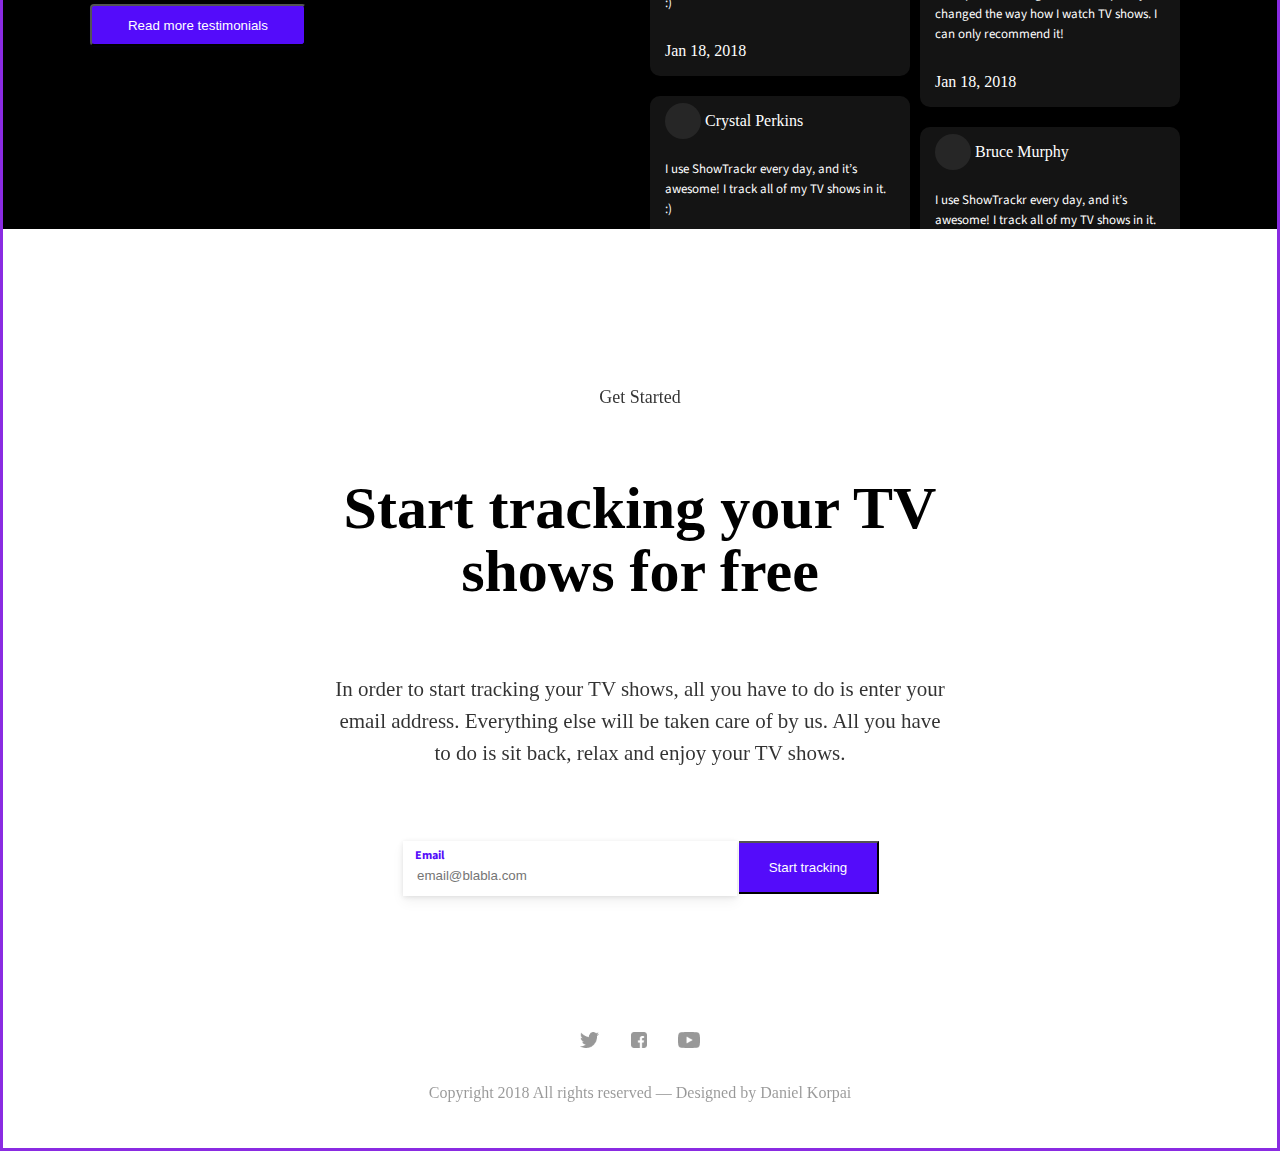
==== commit 5e57b18d: "added fucking rectangles" ====
--- a/index.html
+++ b/index.html
@@ -96,10 +96,6 @@
       </div>
       <div class="rectangle-part">
         <img src="images/iphone.svg" alt="iphone" class="iphone-size" />
-        <div class="rectangle">
-            <div class="red-box"></div>
-            <div class="lila-box"></div>
-          </div>
       </div>
     </div>
   </div>
--- a/css/styles.css
+++ b/css/styles.css
@@ -28,7 +28,7 @@
 
   background-color: white;
   top: 0;
-  margin-bottom: 85px;
+
   z-index: 5;
 }
 
@@ -94,7 +94,7 @@
 /*FIRST PART
 ====================*/
 
-/*.container::after {
+.first-block::after {
   content: "";
   display: block;
   width: 440px;
@@ -108,28 +108,16 @@
   background: 27, 2px;
   background-position-x: 1000px;
   background-position-y: 0px;
-  position: relative;
-  left: 670px;
-  bottom: 4550px;
+  position: absolute;
+  left: 1160px;
   z-index: 2;
-  margin: 0 auto;
   transform: rotate(140deg);
-  
-}*/
-.rectangle-part {
-  display: flex;
-  overflow-block: hidden;
-}
-.rectangle {
-  width: 470px;
-  height: 597px;
-  z-index: 1;
-  position: relative;
   margin-top: -100px;
-  
-}
-
-.red-box {
+}
+
+.first-block::before {
+  content: "";
+  display: block;
   width: 413px;
   height: 571.4px;
   opacity: 0.9;
@@ -141,35 +129,18 @@
   background: 27, 2px;
   z-index: 1;
   position: absolute;
-  transform: rotate(120deg);
+  transform: rotate(155deg);
   margin-bottom: 100px;
-  
-}
-
-
-.lila-box {
-  width: 440px;
-  height: 596.5px;
-  opacity: 0.9;
-  border-radius: 40px;
-  -webkit-backdrop-filter: blur(27.2px);
-  backdrop-filter: blur(27.2px);
-  box-shadow: 0 8px 16px 0 var(--black-20);
-  background-image: linear-gradient(to top, #9c09db, #1c0fd7);
-  background: 27, 2px;
-  background-position-x: 1000px;
-  background-position-y: 0px;
-  position: absolute;
-  z-index: 2;
-  margin-top: -90px;
-  transform: rotate(140deg);
-}
-
+  left: 1150px;
+  margin-top: -130px;
+}
 
 .first-block {
   display: flex;
   justify-content: center;
   margin-bottom: 180px;
+  position: relative;
+  overflow: hidden;
 }
 
 .first-part {
@@ -206,10 +177,11 @@
   line-height: 1.52;
   letter-spacing: normal;
   color: #000000;
+  margin-bottom: 0;
 }
 
 .compitable-with-block {
-  margin-top: 150px;
+  margin-top: 80px;
   max-width: 460px;
   width: 100%;
 
@@ -244,6 +216,7 @@
   height: 620px;
   position: relative;
   z-index: 4;
+  padding-top: 55px;
 }
 
 /*MAIN PART
@@ -254,7 +227,27 @@
   justify-content: center;
   align-items: center;
   flex-direction: column;
-}
+  position: relative;
+  overflow: hidden;
+}
+.second-block::before {
+  content: "";
+  display: block;
+  width: 132.1px;
+  height: 424.3px;
+  opacity: 0.9;
+  border-radius: 40px;
+  -webkit-backdrop-filter: blur(27.2px);
+  backdrop-filter: blur(27.2px);
+  box-shadow: 0 8px 16px 0 rgba(0, 0, 0, 0.1);
+  background-image: linear-gradient(to top, #32fbfc, #3214f2);
+  position: absolute;
+  transform: rotate(50deg);
+  margin-left: -840px;
+  margin-top: -250px;
+
+}
+    
 
 .second-part {
   display: flex;
@@ -300,6 +293,7 @@
   line-height: 1.05;
   letter-spacing: normal;
   color: #000000;
+  margin-top: 0px;
 }
 
 .p-middle {
@@ -314,6 +308,7 @@
   line-height: 1.52;
   letter-spacing: normal;
   color: #000000;
+  
 }
 /*BUTTONS IN THE MIDDLE*/
 
